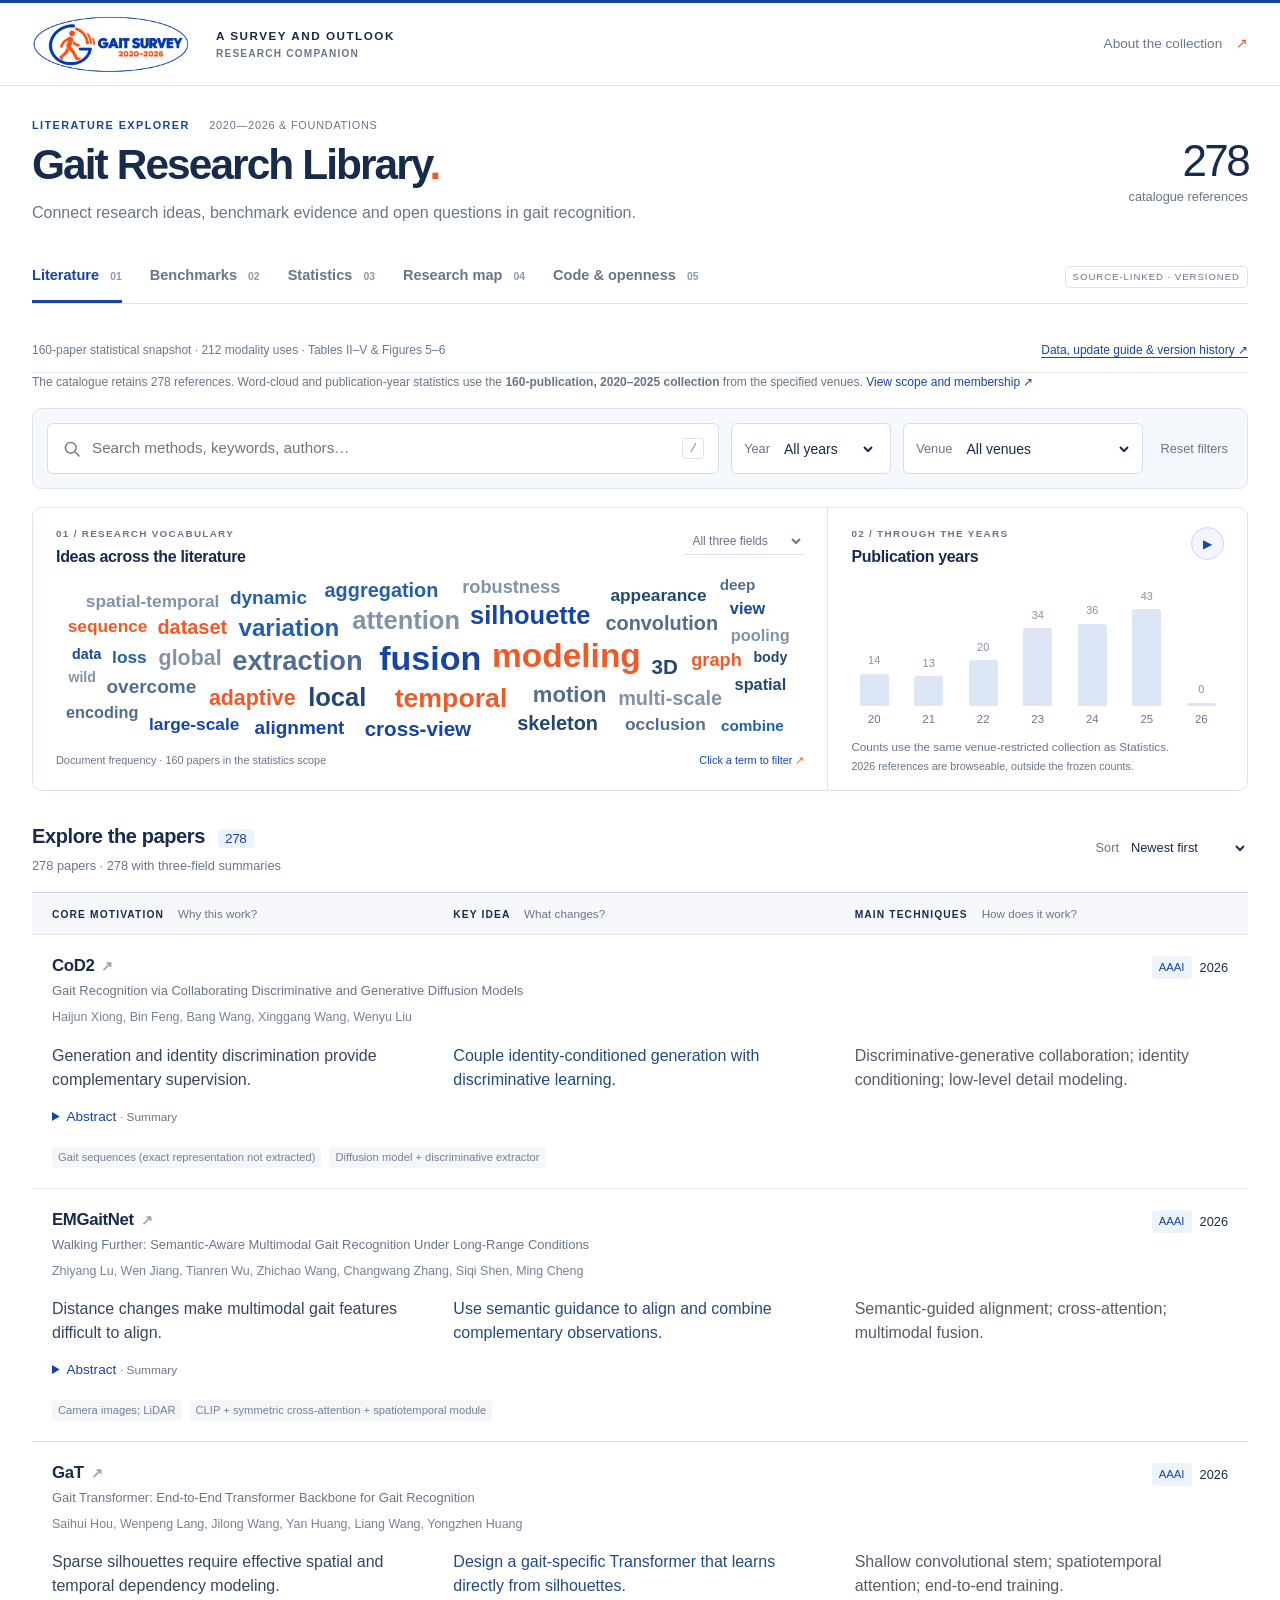
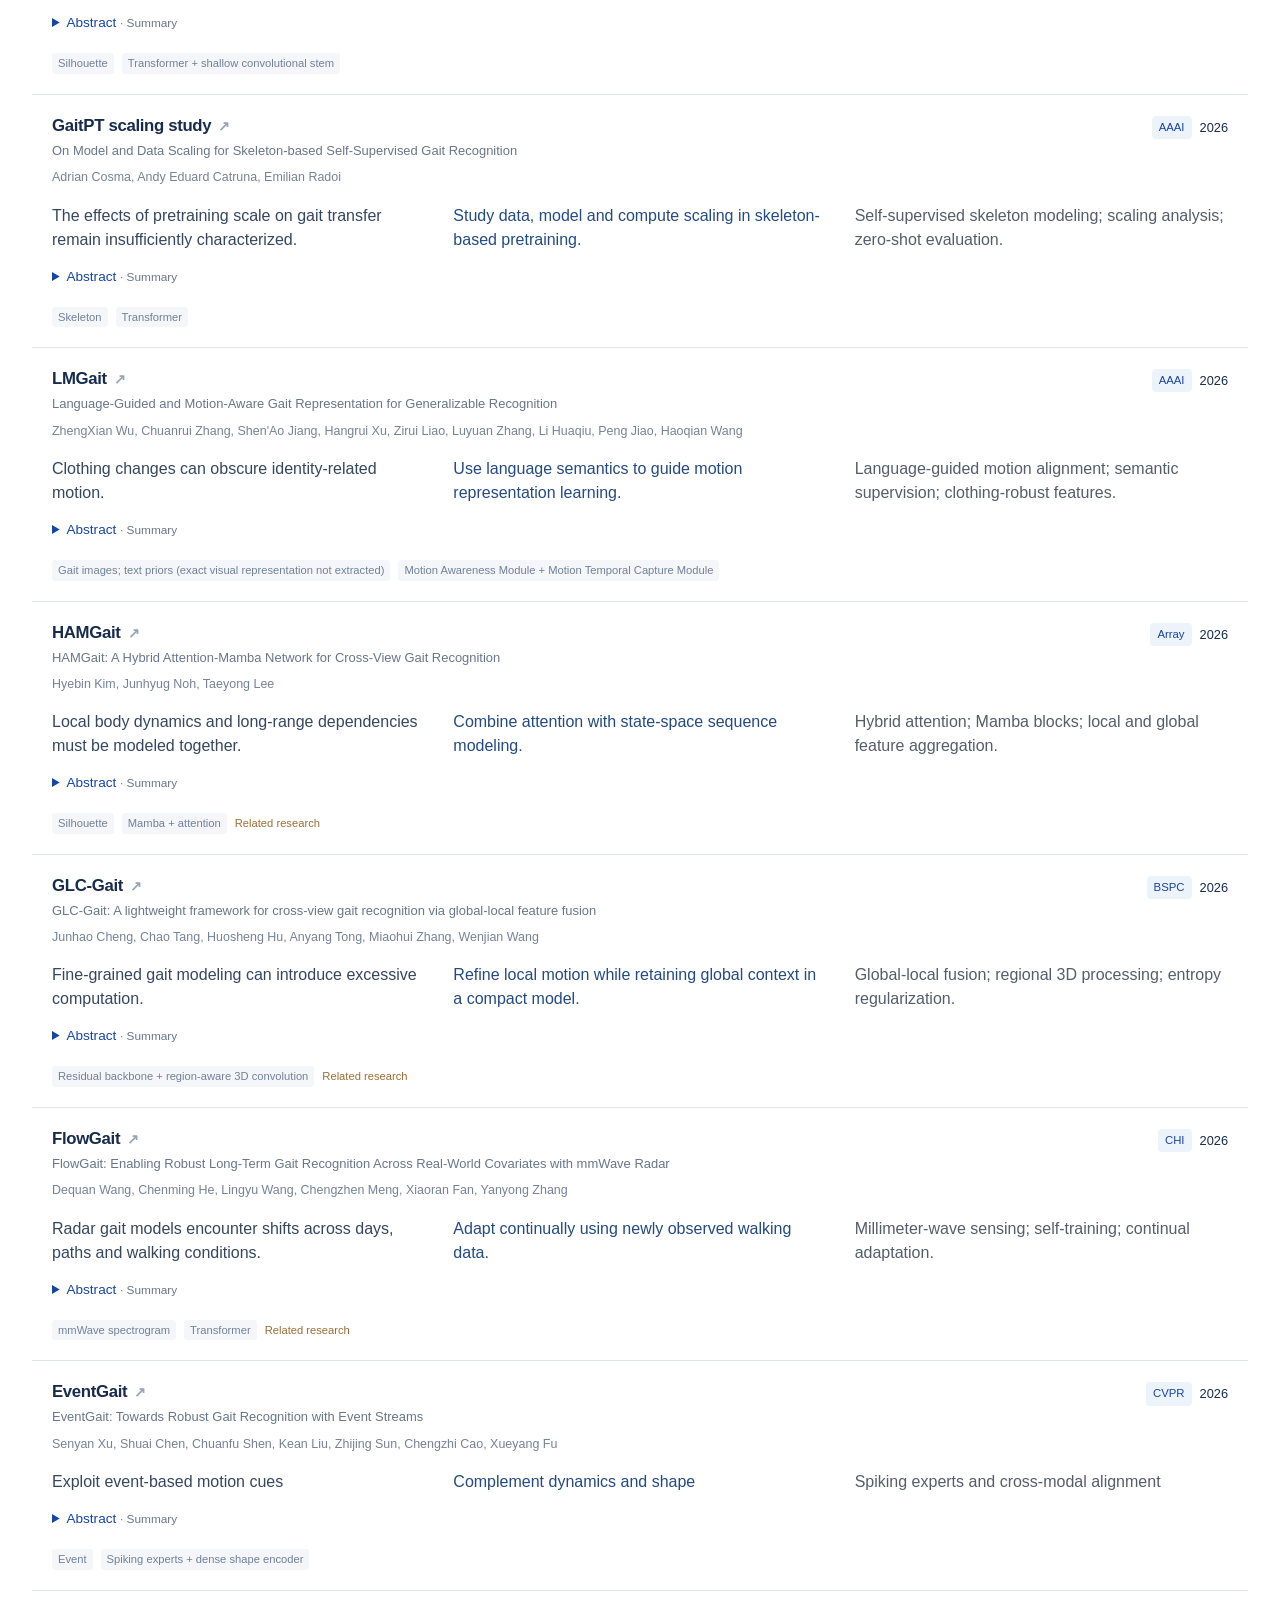
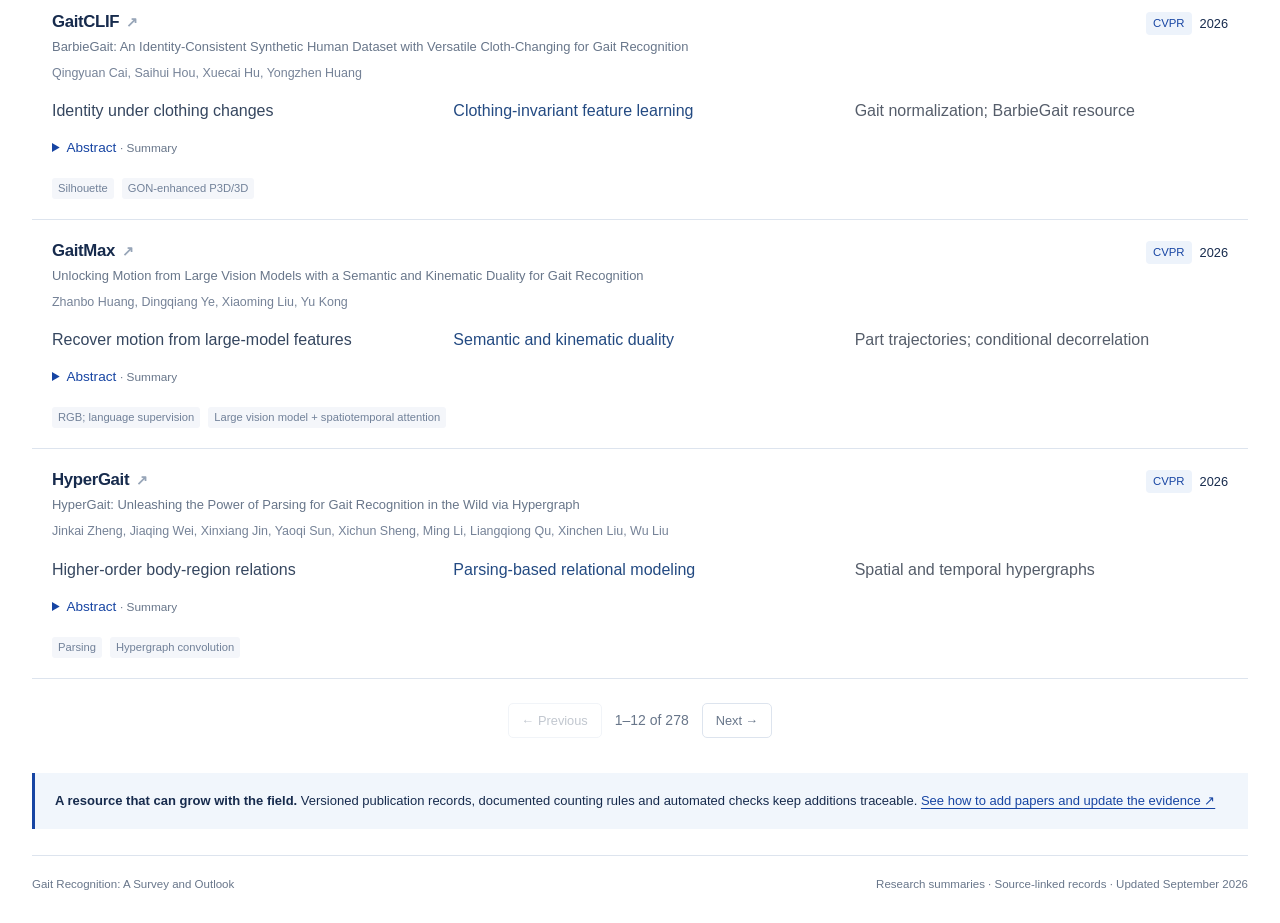
==== index.html @ 8a5923a3 "Add codebase statistics and source-linked code-release explorer" ====
<!doctype html>
<html lang="en">
<head>
  <meta charset="utf-8"><meta name="viewport" content="width=device-width,initial-scale=1">
  <title>Gait Research Library · A Survey and Outlook</title>
  <meta name="description" content="Explore gait recognition literature by year, venue and research idea. Explore source-linked benchmark rankings, dataset and modality statistics, and connections between methods and research challenges.">
  <meta name="theme-color" content="#1745a3">
  <link rel="icon" href="data:image/svg+xml,%3Csvg xmlns='http://www.w3.org/2000/svg' viewBox='0 0 40 40'%3E%3Crect width='40' height='40' rx='9' fill='%231745a3'/%3E%3Cpath d='M29 12a12 12 0 1 0 2 15V21H21' fill='none' stroke='white' stroke-width='4'/%3E%3Ccircle cx='29' cy='10' r='4' fill='%23f05a28'/%3E%3C/svg%3E">
  <link rel="stylesheet" href="./styles.css"><link rel="stylesheet" href="./companion.css"><link rel="stylesheet" href="./research-map.css"><link rel="stylesheet" href="./codebases.css">
  <script src="./papers.js" defer></script><script src="./companion-data.js" defer></script><script src="./research-map-data.js" defer></script><script src="./codebases-data.js" defer></script><script src="./app.js" defer></script><script src="./companion.js" defer></script><script src="./research-map.js" defer></script><script src="./codebases.js" defer></script>
</head>
<body>
  <a class="skip" href="#results">Skip to papers</a>
  <header class="masthead"><div class="masthead-inner">
    <a class="brand" href="./" aria-label="Gait Survey home"><img src="./logo.png" alt="Gait Survey 2020–2026" width="195" height="78"></a>
    <span class="masthead-title">A SURVEY AND OUTLOOK <span class="edition">RESEARCH COMPANION</span></span>
    <button class="text-button" id="about-button">About the collection <span aria-hidden="true">↗</span></button>
  </div></header>
  <main class="workspace">
    <section class="intro" aria-labelledby="page-title"><div><p class="eyebrow">LITERATURE EXPLORER <span>2020—2026 & FOUNDATIONS</span></p><h1 id="page-title">Gait Research Library<span class="title-dot">.</span></h1><p class="dek">Connect research ideas, benchmark evidence and open questions in gait recognition.</p></div><div class="collection-count"><strong id="total-count">—</strong><span>catalogue references</span></div></section>
    <nav class="view-nav" aria-label="Companion sections"><button data-view="library" aria-current="page">Literature <span>01</span></button><button data-view="benchmarks">Benchmarks <span>02</span></button><button data-view="statistics">Statistics <span>03</span></button><button data-view="map">Research map <span>04</span></button><button data-view="codebases">Code &amp; openness <span>05</span></button><span class="preview-label">SOURCE-LINKED · VERSIONED</span></nav>
    <div class="release-note"><span>160-paper statistical snapshot · 212 modality uses · Tables II–V & Figures 5–6</span><a href="https://github.com/ChaoFan996/gait-survey#updating-the-companion" target="_blank" rel="noopener noreferrer">Data, update guide & version history ↗</a></div>
    <div id="view-library">
    <p class="scope-caption" id="library-scope"></p>
    <form class="filters" id="filter-form" role="search">
      <label class="search-box"><svg viewBox="0 0 24 24" aria-hidden="true"><circle cx="10.5" cy="10.5" r="6.5"/><path d="m16 16 5 5"/></svg><span class="sr-only">Search papers</span><input id="search" type="search" placeholder="Search methods, keywords, authors…" autocomplete="off"><kbd aria-hidden="true">/</kbd></label>
      <label class="select-control"><span>Year</span><select id="year"><option value="">All years</option></select></label>
      <label class="select-control"><span>Venue</span><select id="venue"><option value="">All venues</option></select></label>
      <button type="button" class="reset-button" id="reset">Reset filters</button>
    </form>
    <div class="active-filters" id="active-filters" aria-label="Active filters"></div>
    <section class="insights" aria-label="Explore the research vocabulary">
      <div class="vocabulary"><div class="panel-heading"><div><p class="eyebrow">01 / RESEARCH VOCABULARY</p><h2>Ideas across the literature</h2></div><label class="cloud-field"><span class="sr-only">Word cloud source</span><select id="cloud-field"><option value="all">All three fields</option><option value="motivation">Core Motivation</option><option value="idea">Key Idea</option><option value="techniques">Main Techniques</option></select></label></div><div id="word-cloud" role="group" aria-label="Clickable research vocabulary"></div><div class="cloud-caption"><span id="cloud-caption">Term size reflects the number of matching papers.</span><span class="click-hint">Click a term to filter <span aria-hidden="true">↗</span></span></div></div>
      <div class="timeline"><div class="panel-heading"><div><p class="eyebrow">02 / THROUGH THE YEARS</p><h2>Publication years</h2></div><button id="play" class="play-button" aria-label="Animate word cloud by year" aria-pressed="false"><span aria-hidden="true">▶</span></button></div><div id="year-chart" role="group" aria-label="Filter by publication year"></div><p class="timeline-note">Click a year, or play to watch the vocabulary change.<br><span>2026 coverage is partial.</span></p></div>
    </section>
    <section id="results" class="results" aria-labelledby="results-heading"><div class="results-heading"><div><h2 id="results-heading">Explore the papers <span id="result-count"></span></h2><p id="result-description" aria-live="polite"></p></div><label class="sort"><span>Sort</span><select id="sort"><option value="newest">Newest first</option><option value="oldest">Oldest first</option><option value="az">Method / title A–Z</option></select></label></div><div class="field-guide" aria-hidden="true"><span>CORE MOTIVATION <small>Why this work?</small></span><span>KEY IDEA <small>What changes?</small></span><span>MAIN TECHNIQUES <small>How does it work?</small></span></div><div id="paper-list"></div><div class="pagination" id="pagination"></div></section>
    </div>
    <section id="view-benchmarks" hidden aria-labelledby="benchmark-title"></section>
    <section id="view-statistics" hidden aria-labelledby="statistics-title"></section>
    <section id="view-map" hidden aria-labelledby="map-title"></section>
    <section id="view-codebases" hidden aria-labelledby="codebases-title"></section>
    <div class="update-callout"><strong>A resource that can grow with the field.</strong> Versioned publication records, documented counting rules and automated checks keep additions traceable. <a href="https://github.com/ChaoFan996/gait-survey#updating-the-companion" target="_blank" rel="noopener noreferrer">See how to add papers and update the evidence ↗</a></div>
    <footer><span>Gait Recognition: A Survey and Outlook</span><span>Research summaries · Source-linked records · Updated September 2026</span></footer>
  </main>
  <dialog id="paper-dialog" aria-labelledby="detail-title"><div class="dialog-top"><span class="eyebrow">PAPER DETAILS</span><button class="close-button" data-close="paper-dialog" aria-label="Close paper details">×</button></div><div id="paper-details"></div></dialog>
  <dialog id="about-dialog" aria-labelledby="about-title"><div class="dialog-top"><span class="eyebrow">ABOUT THIS COLLECTION</span><button class="close-button" data-close="about-dialog" aria-label="Close collection information">×</button></div><h2 id="about-title">A companion to the survey.</h2><p>This library brings together the paper summaries used to organize <em>Gait Recognition: A Survey and Outlook</em>. Its emphasis is on developments from 2020 to 2026, alongside foundational and related research.</p><h3>Reading the summaries</h3><p><strong>Core Motivation</strong> describes the problem being addressed. <strong>Key Idea</strong> captures the proposed insight. <strong>Main Techniques</strong> identifies how the idea is implemented. These concise editorial summaries are not quotations from the papers.</p><p id="about-provenance"></p><p>Expand <strong>Abstract</strong> to read the paper abstract. Entries labeled <strong>Abstract · Summary</strong> contain a concise editorial summary of the linked publication. Original abstracts and editorial summaries are distinguished explicitly.</p><h3>Exploring the companion</h3><p><strong>Benchmarks</strong> connects within- and cross-domain rankings to the experimental records in Tables III–IV. <strong>Statistics</strong> reproduces Table II and Figures 5–6 from one publication list. <strong>Research map</strong> connects papers to the five methodological dimensions and the discussion in Sections V–VI; each link carries the relevant survey passage. The repository contains a documented, validated workflow for adding papers and releasing new snapshots.</p><h3>Reading the word cloud</h3><p>Each term is counted at most once per matching paper, using the selected summary fields. Common function words and generic writing terms are excluded. The cloud updates with the search, year and venue filters, and includes only the 2020–2025 statistics membership from the specified venues. Its sizes describe this collection, not citation impact or the complete field.</p><p>Conference and journal versions remain separate when their publication records differ. Withdrawn records are marked and excluded from the word cloud. The 2026 collection is still partial and excluded from the frozen statistics. Venue scope: CVPR, ICCV, ECCV, WACV, BMVC, ACCV, IJCB, AAAI, ACM MM; TPAMI, TIFS, TIP, TNNLS, TCSVT, TBIOM, TMM, IJCV, PR. PRL, workshops, NeurIPS and preprints remain outside those statistics; result sources for the benchmark tables are retained separately.</p><div class="about-links"><a href="./papers.json" download="gait-survey-papers.json">Download the catalogue ↓</a></div></dialog>
  <div id="toast" role="status"></div>
  <noscript><p class="no-script">Enable JavaScript to search the catalogue and explore the word cloud. The complete records are also available as <a href="./papers.json">JSON</a>.</p></noscript>
</body>
</html>
---- styles.css ----
@charset "UTF-8";
:root{--ink:#172b4d;--blue:#1745a3;--orange:#f05a28;--muted:#68768a;--line:#dde4ee;--pale:#f5f8fc;--white:#fff;font-size:16px;color-scheme:light}*{box-sizing:border-box}body{margin:0;background:#fff;color:var(--ink);font-family:Inter,-apple-system,BlinkMacSystemFont,"Segoe UI",sans-serif;line-height:1.5}button,input,select{font:inherit}button,select{cursor:pointer}a{color:var(--blue);text-underline-offset:3px}button{color:inherit}button:focus-visible,a:focus-visible,input:focus-visible,select:focus-visible{outline:3px solid #f5a587;outline-offset:3px}.sr-only{position:absolute;width:1px;height:1px;overflow:hidden;clip:rect(0,0,0,0)}.skip{position:fixed;top:-60px;background:var(--blue);color:#fff;padding:10px;z-index:100}.skip:focus{top:0}.masthead{border-top:3px solid var(--blue);border-bottom:1px solid var(--line)}.masthead-inner{max-width:1344px;margin:auto;height:82px;display:flex;align-items:center;gap:26px;padding:0 32px}.brand{display:flex;align-items:center}.brand img{width:158px;height:63px;object-fit:contain}.masthead-title{font-size:.73rem;letter-spacing:.13em;font-weight:650;line-height:1.7}.edition{display:block;color:var(--muted);font-size:.63rem;letter-spacing:.12em}.text-button{border:0;background:none;font-size:.85rem;margin-left:auto;color:var(--muted);padding:8px 0}.text-button span{margin-left:10px;color:var(--orange)}.workspace{max-width:1344px;padding:0 32px;margin:auto}.intro{display:flex;justify-content:space-between;align-items:center;gap:20px;padding:31px 0 27px}.eyebrow{font-size:.68rem;font-weight:750;letter-spacing:.13em;margin:0 0 8px;color:var(--blue)}.eyebrow span{color:var(--muted);font-weight:500;margin-left:15px;letter-spacing:.07em}h1{font-size:2.65rem;letter-spacing:-.045em;line-height:1.12;margin:0;font-weight:730}.title-dot{color:var(--orange)}.dek{color:var(--muted);font-size:1rem;margin:12px 0 0}.collection-count{text-align:right;display:grid;flex-shrink:0}.collection-count strong{font-size:2.75rem;font-weight:450;letter-spacing:-.06em;line-height:1.15}.collection-count span{font-size:.8rem;color:var(--muted)}.filters{display:flex;gap:12px;align-items:stretch;padding:14px;background:var(--pale);border:1px solid var(--line);border-radius:9px}.search-box{flex:1;display:flex;align-items:center;gap:10px;border:1px solid #d5ddeb;background:#fff;border-radius:6px;min-width:180px;padding:0 14px;box-shadow:0 1px 2px #172b4d03}.search-box svg{width:20px;height:20px;fill:none;stroke:var(--muted);stroke-width:1.7;flex-shrink:0}.search-box input{width:100%;padding:13px 0;border:0;outline:none;min-width:0;color:var(--ink);background:transparent;font-size:.95rem}.search-box:focus-within{border-color:var(--blue);box-shadow:0 0 0 2px #1745a316}.search-box input:focus-visible{outline:none}.search-box kbd{font-size:.8rem;color:#7c8ba1;border:1px solid var(--line);padding:0 6px;border-radius:3px}.select-control{display:flex;align-items:center;gap:10px;background:#fff;border:1px solid #d5ddeb;border-radius:6px;padding:0 10px 0 12px;min-width:160px}.select-control>span{font-size:.8rem;color:var(--muted)}select{border:0;background:transparent;min-height:36px;color:var(--ink);font-size:.875rem;max-width:100%}.select-control select{min-width:96px;max-width:170px}.reset-button{border:0;background:transparent;color:var(--muted);padding:0 5px;font-size:.8rem}.active-filters{display:flex;gap:8px;flex-wrap:wrap;min-height:12px;padding-top:10px}.filter-chip{border:1px solid #c8d7f0;background:#f0f5ff;border-radius:30px;font-size:.8rem;color:var(--blue);padding:4px 11px}.filter-chip span{padding-left:12px}.insights{display:grid;grid-template-columns:minmax(0,1.9fr) minmax(280px,1fr);border:1px solid var(--line);border-radius:9px;margin:6px 0 30px;overflow:hidden}.vocabulary,.timeline{padding:19px 23px 14px;min-width:0}.vocabulary{border-right:1px solid var(--line)}.panel-heading{display:flex;gap:10px;align-items:flex-start;justify-content:space-between}.panel-heading .eyebrow{font-size:.62rem;color:var(--muted);margin-bottom:4px}.panel-heading h2{font-size:1rem;font-weight:600;letter-spacing:-.02em;margin:0}.cloud-field select{font-size:.75rem;color:var(--muted);padding:0 5px;min-height:28px;border-bottom:1px solid var(--line)}#word-cloud{height:184px;width:100%;position:relative}#word-cloud svg{width:100%;height:100%;overflow:visible}.cloud-word{cursor:pointer;font-weight:550;transition:opacity .2s,fill .2s;paint-order:stroke}.cloud-word:hover,.cloud-word:focus{fill:var(--orange)!important;outline:none;text-decoration:underline;text-underline-offset:4px}.cloud-caption{display:flex;justify-content:space-between;font-size:.68rem;gap:12px;color:var(--muted)}.click-hint{white-space:nowrap;color:var(--blue)}.click-hint span{color:var(--orange)}.cloud-empty{display:grid;place-items:center;height:100%;color:var(--muted);font-size:.875rem}.play-button{border:1px solid #cbd7eb;color:var(--blue);background:#f2f6ff;border-radius:50%;width:33px;height:33px;font-size:.75rem;display:grid;place-items:center;flex-shrink:0}.play-button[aria-pressed=true]{color:var(--orange);border-color:var(--orange)}#year-chart{height:140px;display:flex;align-items:stretch;gap:9px;margin:20px 0 9px}.year-bar{padding:0;border:0;background:transparent;flex:1;min-width:0;display:flex;flex-direction:column;justify-content:flex-end;align-items:center;gap:5px;font-size:.71rem;color:var(--muted)}.bar-count{font-size:.68rem;color:#8391a4}.bar{width:100%;max-width:29px;background:#dce6f5;border-radius:3px 3px 0 0;transition:height .35s,background .2s;min-height:3px}.year-bar:hover .bar{background:#86a7df}.year-bar.active .bar{background:var(--orange)}.year-bar.active{color:var(--orange);font-weight:700}.timeline-note{color:var(--muted);font-size:.73rem;line-height:1.65;margin:0}.timeline-note span{font-size:.67rem}.results-heading{display:flex;align-items:center;justify-content:space-between;gap:20px;margin-bottom:17px}.results-heading h2{font-size:1.25rem;letter-spacing:-.02em;margin:0}.results-heading h2 span{font-size:.85rem;color:var(--blue);background:#edf3fd;border-radius:4px;margin-left:8px;padding:2px 7px;font-weight:500}.results-heading p{margin:5px 0 0;color:var(--muted);font-size:.8rem}.sort{display:flex;align-items:center;gap:8px;font-size:.8rem;color:var(--muted)}.sort select{font-size:.8rem}.field-guide{display:grid;grid-template-columns:1fr 1fr 1fr;gap:28px;background:#f6f8fc;border-top:1px solid #c8d4e5;border-bottom:1px solid var(--line);padding:12px 20px;font-size:.64rem;font-weight:750;letter-spacing:.11em}.field-guide small{font-size:.73rem;letter-spacing:0;font-weight:400;color:var(--muted);padding-left:10px}.paper{border-bottom:1px solid var(--line);padding:19px 20px 20px;transition:background .2s}.paper:hover{background:#fbfcfe}.paper-top{display:flex;justify-content:space-between;align-items:flex-start;gap:18px}.paper-name{font-size:1.05rem;font-weight:650;letter-spacing:-.02em;padding:0;color:var(--ink);border:0;background:transparent;text-align:left;line-height:1.4}.paper-name:hover{color:var(--blue)}.paper-name .detail-arrow{font-size:.85rem;color:#97a5b8;display:inline-block;margin-left:7px}.paper-title{font-size:.81rem;color:var(--muted);line-height:1.4;margin:4px 0 0;max-width:950px}.paper-meta{display:flex;align-items:center;gap:8px;flex-shrink:0;padding-top:2px}.venue-tag{font-size:.71rem;white-space:nowrap;color:var(--blue);background:#edf3fb;padding:3px 7px;border-radius:4px}.year-tag{font-size:.8rem;font-variant-numeric:tabular-nums}.summary-grid{display:grid;grid-template-columns:1fr 1fr 1fr;gap:28px;margin-top:16px}.summary-grid p{font-size:.93rem;line-height:1.5;margin:0;color:#35465f}.summary-grid p:nth-child(2){color:#234a82}.summary-grid p:nth-child(3){color:#555d6a}.summary-grid .mobile-label{display:none}.pending-note{font-size:.85rem;color:var(--muted);margin:13px 0 0}.paper-foot{display:flex;gap:8px;margin-top:12px;align-items:center;flex-wrap:wrap}.topic-tag{font-size:.7rem;background:#f4f6fa;color:#718199;border-radius:3px;padding:2px 6px}.related-label{font-size:.7rem;color:#9c6e35}.pagination{display:flex;align-items:center;justify-content:center;gap:13px;margin:24px 0 35px;font-size:.875rem;color:var(--muted)}.pagination button{border:1px solid var(--line);background:#fff;border-radius:5px;padding:7px 13px;font-size:.8rem}.pagination button:disabled{opacity:.4;cursor:default}.empty-state{padding:50px 20px;text-align:center;color:var(--muted)}.empty-state h3{color:var(--ink);margin:0 0 10px}.empty-state button{border:1px solid var(--line);border-radius:5px;background:#fff;padding:8px 15px;margin-top:12px}footer{display:flex;justify-content:space-between;gap:15px;font-size:.72rem;color:var(--muted);border-top:1px solid var(--line);padding:20px 0 30px}dialog{border:1px solid var(--line);border-radius:12px;padding:26px 32px 32px;max-width:800px;width:calc(100% - 32px);max-height:86vh;color:var(--ink);box-shadow:0 24px 100px #102c4d30}dialog::backdrop{background:#122b4d70;backdrop-filter:blur(3px)}.dialog-top{display:flex;align-items:center;justify-content:space-between;margin-bottom:18px}.dialog-top .eyebrow{margin:0}.close-button{font-size:1.7rem;line-height:1;min-width:34px;min-height:34px;border:0;background:#f3f5f9;border-radius:50%;color:var(--muted)}dialog h2{font-size:1.7rem;line-height:1.25;letter-spacing:-.035em;margin:10px 0 15px}dialog h3{font-size:1rem;margin:24px 0 8px}dialog p{font-size:1rem;line-height:1.7;color:#526179}.detail-fields{display:grid;gap:16px;margin-top:25px}.detail-field{padding:16px 18px;background:var(--pale);border-left:3px solid #bccfea}.detail-field:nth-child(2){border-color:var(--blue)}.detail-field:nth-child(3){border-color:var(--orange)}.detail-field h3{font-size:.72rem;letter-spacing:.1em;margin:0 0 5px;color:var(--blue)}.detail-field p{margin:0;font-size:.98rem}.detail-metadata{display:grid;grid-template-columns:130px 1fr;gap:9px;font-size:.84rem;line-height:1.6;margin:25px 0}.detail-metadata dt{color:var(--muted)}.detail-metadata dd{margin:0;overflow-wrap:anywhere}.detail-links{display:flex;flex-wrap:wrap;gap:12px;margin-top:24px}.detail-links a,.detail-links button{font-size:.85rem;padding:8px 13px;border:1px solid #ccd8eb;background:#fff;border-radius:5px;color:var(--blue);text-decoration:none}.detail-links a:first-child{background:var(--blue);color:#fff;border-color:var(--blue)}.provenance-note{font-size:.77rem!important;color:#7a879a!important;border-top:1px solid var(--line);padding-top:16px}#toast{position:fixed;bottom:24px;left:50%;transform:translate(-50%,15px);background:var(--ink);color:#fff;border-radius:6px;padding:10px 16px;opacity:0;pointer-events:none;transition:.2s;font-size:.875rem;z-index:99}#toast.visible{opacity:1;transform:translate(-50%,0)}.no-script{padding:30px;text-align:center}.about-links{margin-top:25px;font-size:.9rem}body:has(dialog[open]){overflow:hidden}
@media(min-width:1440px){.workspace,.masthead-inner{max-width:1420px}.intro{padding:35px 0 30px}#word-cloud{height:205px}.insights{grid-template-columns:minmax(0,2fr) minmax(300px,1fr)}}
@media(max-width:1000px){.workspace,.masthead-inner{padding-left:22px;padding-right:22px}.filters{flex-wrap:wrap}.search-box{flex-basis:100%}.select-control{flex:1}.insights{grid-template-columns:minmax(0,1.5fr) minmax(255px,1fr)}.vocabulary,.timeline{padding-left:16px;padding-right:16px}.cloud-field{max-width:125px}.panel-heading h2{font-size:.9rem}.cloud-caption{font-size:.65rem}.click-hint{display:none}.field-guide small{display:none}.summary-grid{gap:20px}.paper{padding-left:15px;padding-right:15px}}
@media(max-width:700px){.workspace,.masthead-inner{padding-left:16px;padding-right:16px}.masthead-inner{height:70px;gap:14px}.brand img{width:126px;height:50px}.masthead-title{display:none}.text-button{font-size:.75rem}.intro{padding:25px 0 20px}.eyebrow span{display:block;margin:4px 0 0;font-size:.6rem}h1{font-size:2rem}.dek{font-size:.87rem;max-width:280px}.collection-count strong{font-size:2rem}.collection-count span{font-size:.66rem;max-width:90px}.filters{padding:10px;gap:8px}.search-box input{font-size:.875rem}.select-control{min-width:0;padding-left:8px;gap:3px}.select-control>span{font-size:.7rem}.select-control select{min-width:0;max-width:112px;font-size:.8rem}.reset-button{font-size:.72rem}.search-box kbd{display:none}.insights{display:flex;flex-direction:column;margin-bottom:24px}.vocabulary{border-right:0;border-bottom:1px solid var(--line);padding-top:16px}.timeline{padding-top:15px}.timeline .panel-heading{align-items:center}#word-cloud{height:205px}#year-chart{height:80px;margin:8px 0 4px}.timeline-note{font-size:.68rem}.timeline-note br{display:none}.timeline-note span{margin-left:5px}.field-guide{display:none}.results-heading h2{font-size:1.1rem}.results-heading{gap:10px}.sort>span{display:none}.sort select{font-size:.7rem;max-width:120px}.results-heading p{font-size:.72rem}.paper{padding:19px 0;border-top:1px solid var(--line);border-bottom:0}.paper-top{gap:10px}.paper-name{font-size:1rem}.paper-meta{flex-direction:column;align-items:flex-end;gap:3px}.paper-title{font-size:.77rem}.summary-grid{grid-template-columns:1fr;gap:12px}.summary-grid .mobile-label{display:block;font-size:.62rem;color:#77859b;letter-spacing:.1em;font-weight:700;margin-bottom:3px}.summary-grid p{font-size:.91rem}.paper-foot{margin-top:13px}footer{flex-direction:column;gap:5px;font-size:.67rem}dialog{padding:18px 20px 24px}dialog h2{font-size:1.4rem}.detail-metadata{grid-template-columns:95px 1fr}.collection-count{padding-top:18px}.about-links{font-size:.85rem}}
@media(prefers-reduced-motion:reduce){*{scroll-behavior:auto!important;animation:none!important;transition:none!important}}

.status-tag{font-size:.72rem;color:#8b3c17;background:#fff1e8;border-radius:3px;padding:2px 7px}.summary-grid p{font-size:1rem}.venue-tag{max-width:180px;white-space:normal}.panel-heading h2{line-height:1.35}

.paper-authors{color:#758297;font-size:.78rem;line-height:1.55;margin:8px 0 0;overflow-wrap:anywhere}.paper-abstract{margin-top:15px;font-size:.85rem}.paper-abstract summary{color:var(--blue);cursor:pointer;width:fit-content;min-height:28px;display:list-item;list-style-position:inside}.paper-abstract summary span{color:var(--muted);font-size:.74rem}.paper-abstract[open]{background:#f7f9fc;border-left:2px solid #b8cbe9;padding:12px 16px}.paper-abstract p{font-size:.94rem;line-height:1.7;color:#42536c;margin:8px 0}.paper-abstract .abstract-source{font-size:.72rem;color:var(--muted);overflow-wrap:anywhere}.detail-abstract{margin-top:24px}.paper-abstract summary:focus-visible{outline:2px solid var(--orange);outline-offset:3px}
---- companion.css ----
[hidden]{display:none!important}.view-nav{display:flex;align-items:center;gap:28px;border-bottom:1px solid var(--line);margin-bottom:24px}.view-nav button{border:0;border-bottom:3px solid transparent;background:none;padding:13px 0;color:var(--muted);font-weight:600;font-size:.91rem}.view-nav button[aria-current]{color:var(--blue);border-bottom-color:var(--blue)}.view-nav button span{font-size:.65rem;color:#8b9bb2;padding-left:7px}.preview-label{margin-left:auto;font-size:.6rem;letter-spacing:.1em;border:1px solid #dce4ef;color:var(--muted);padding:3px 7px;border-radius:4px}.scope-caption{font-size:.75rem;color:var(--muted);margin:0 0 16px;line-height:1.65}.section-intro{display:flex;justify-content:space-between;gap:20px;align-items:flex-start;margin-bottom:24px}.section-intro h2{font-size:1.85rem;letter-spacing:-.04em;margin:0 0 7px;line-height:1.2}.section-intro p{font-size:.86rem;color:var(--muted);margin:0;max-width:760px}.small-link{white-space:nowrap;font-size:.78rem;margin-top:10px}.controls{display:flex;flex-wrap:wrap;gap:12px;padding:15px;background:var(--pale);border:1px solid var(--line);border-radius:8px;margin:18px 0}.controls label{display:grid;gap:3px;font-size:.64rem;letter-spacing:.035em;color:var(--muted);flex:1;min-width:125px}.controls select{background:white;border:1px solid #d6dfec;border-radius:5px;padding:5px 9px;min-height:39px;font-size:.85rem;color:var(--ink);width:100%}.segmented{display:flex;gap:5px;flex-wrap:wrap}.segmented button{font-size:.8rem;border:1px solid var(--line);background:#fff;border-radius:5px;padding:7px 13px;color:var(--muted)}.segmented button[aria-pressed=true]{background:var(--blue);border-color:var(--blue);color:white}.evidence-note{font-size:.75rem;line-height:1.65;color:var(--muted);border-left:3px solid #b8cbe9;padding:3px 0 3px 12px;margin:16px 0}.chart-panel{border:1px solid var(--line);border-radius:9px;padding:22px;margin-bottom:20px;min-width:0}.chart-heading{display:flex;justify-content:space-between;gap:15px;align-items:start;margin-bottom:20px}.chart-heading h3{font-size:1.1rem;letter-spacing:-.02em;margin:0 0 4px}.chart-heading p,.chart-note{font-size:.74rem;color:var(--muted);margin:4px 0;line-height:1.65}.chart-heading .pill{font-size:.69rem;color:var(--blue);background:#eff4fc;border:1px solid #d9e4f6;padding:4px 8px;border-radius:4px;white-space:nowrap}.rank-axis{margin:0 53px 10px 191px;display:flex;justify-content:space-between;color:#96a1b1;font-size:.65rem}.rank-list{display:grid;gap:4px}.rank-row{display:grid;grid-template-columns:25px 152px minmax(60px,1fr) 53px;gap:7px;align-items:center;min-height:39px;border:0;background:transparent;text-align:left;padding:5px 0;width:100%;border-radius:4px}.rank-row:hover,.rank-row:focus-visible{background:var(--pale)}.rank-index{font-size:.73rem;color:#99a3b2;font-variant-numeric:tabular-nums}.rank-name{font-size:.85rem;font-weight:550;overflow-wrap:anywhere}.rank-name small{display:block;font-size:.59rem;color:var(--muted);font-weight:400}.rank-track{height:18px;background:repeating-linear-gradient(to right,#f2f5f9 0,#f2f5f9 calc(25% - 1px),#e3e9f1 calc(25% - 1px),#e3e9f1 25%);border-radius:2px;overflow:hidden}.rank-fill{height:100%;background:#5980bc;min-width:1px;border-radius:2px}.rank-row:nth-child(1) .rank-fill{background:var(--blue)}.rank-row:nth-child(2) .rank-fill{background:#3664ad}.rank-value{font-size:.88rem;font-variant-numeric:tabular-nums;text-align:right;font-weight:600}.table-scroll{overflow:auto;max-width:100%;border:1px solid var(--line);border-radius:7px;margin-bottom:22px}.evidence-table{width:100%;border-collapse:collapse;font-size:.77rem;line-height:1.5;text-align:left;white-space:normal}.evidence-table th{font-size:.65rem;letter-spacing:.02em;color:var(--muted);background:var(--pale);font-weight:650;position:sticky;top:0}.evidence-table th,.evidence-table td{padding:12px 14px;border-bottom:1px solid #e9edf3;vertical-align:top}.evidence-table tr:last-child td{border-bottom:0}.evidence-table td.numeric{text-align:right;font-variant-numeric:tabular-nums;white-space:nowrap}.evidence-table small{color:var(--muted);display:block;font-size:.66rem;margin-top:3px;max-width:360px}.inline-button{border:0;background:none;text-align:left;color:var(--blue);padding:0;font-size:inherit}.record-detail{font-size:.82rem;color:var(--muted);margin:8px 0 20px;line-height:1.7}.record-detail summary{cursor:pointer;color:var(--blue);font-size:.78rem}.record-detail ul{padding-left:20px}.record-detail p{font-size:inherit}.stat-summary{display:grid;grid-template-columns:repeat(4,1fr);border:1px solid var(--line);border-radius:8px;margin:20px 0;overflow:hidden}.stat-summary>div{padding:17px 20px;border-right:1px solid var(--line)}.stat-summary>div:last-child{border:0}.stat-summary strong{font-size:1.8rem;letter-spacing:-.05em;font-weight:550;display:block;line-height:1.2}.stat-summary span{font-size:.72rem;color:var(--muted)}.chart-grid{display:grid;grid-template-columns:1fr 1fr;gap:20px}.chart-grid>.chart-panel{margin:0}.frequency-row{display:grid;grid-template-columns:106px 1fr 71px;gap:10px;align-items:center;background:none;border:0;width:100%;padding:7px 0;text-align:left;font-size:.79rem}.frequency-row:hover .frequency-label{color:var(--blue);text-decoration:underline}.frequency-track{height:13px;background:#f0f4fa;border-radius:2px;overflow:hidden}.frequency-fill{height:100%;background:#537dba}.frequency-value{font-size:.73rem;color:var(--muted);text-align:right;font-variant-numeric:tabular-nums}.legend{display:flex;flex-wrap:wrap;gap:8px 14px;margin:15px 0 5px;font-size:.68rem;color:var(--muted)}.legend i{width:9px;height:9px;border-radius:2px;display:inline-block;margin-right:5px}.annual-chart{display:grid;grid-template-columns:repeat(6,1fr);gap:16px;height:230px;align-items:end;margin-top:14px}.annual-column{display:flex;flex-direction:column;align-items:center;justify-content:flex-end;height:100%;font-size:.72rem;color:var(--muted);gap:7px}.annual-column .segments{width:100%;max-width:52px;display:flex;flex-direction:column-reverse;border-radius:3px;overflow:hidden;min-height:1px}.annual-column .segments span{display:block;min-height:0}.annual-column b{font-size:.7rem;font-weight:450;font-variant-numeric:tabular-nums}.co-grid{display:grid;gap:4px;grid-template-columns:90px repeat(7,minmax(36px,1fr));font-size:.65rem;align-items:stretch;margin-top:15px}.co-grid .col-label{font-size:.61rem;text-align:center;align-self:end;min-height:32px;overflow-wrap:anywhere}.co-grid .row-label{display:flex;align-items:center;font-size:.68rem}.co-cell{border:0;border-radius:3px;min-height:35px;font-size:.75rem;font-variant-numeric:tabular-nums}.co-cell:hover{outline:2px solid var(--orange);outline-offset:0}.cell-score{display:inline-block;border-radius:3px;padding:4px 7px;font-variant-numeric:tabular-nums;min-width:48px;text-align:right}.positive{color:#1f674c}.negative{color:#ab4934}.scope-box{background:#f7f9fd;border-radius:7px;padding:15px 18px;margin:15px 0 20px;color:var(--muted);font-size:.76rem;line-height:1.7}.scope-box strong{color:var(--ink)}.scope-box details{margin-top:7px}.scope-box summary{cursor:pointer;color:var(--blue)}.scope-box p{margin:6px 0}.stat-selection{margin-top:22px;border-top:1px solid var(--line);padding-top:18px}.stat-selection h3{font-size:1rem}.paper-links{display:grid;gap:7px;max-height:320px;overflow:auto;font-size:.78rem}.paper-links button{padding:8px 12px;border:1px solid var(--line);background:white;border-radius:4px;text-align:left;color:var(--blue)}.paper-links small{display:block;color:var(--muted);font-size:.68rem}.empty-chart{padding:38px 15px;text-align:center;font-size:.83rem;color:var(--muted)}.download-button{border:1px solid #ccd8eb;color:var(--blue);background:#fff;font-size:.75rem;padding:7px 11px;border-radius:5px}.resource-search{min-width:230px;border:1px solid var(--line);border-radius:5px;padding:8px 11px;font-size:.82rem}.legend-note{font-size:.7rem;color:var(--muted);margin:8px 0 20px}.source-link{white-space:nowrap}.aux-heading{font-size:1.1rem;margin:28px 0 12px;letter-spacing:-.02em}#view-benchmarks,#view-statistics{padding-bottom:22px}.section-intro .eyebrow{font-size:.64rem}.metric-missing{font-size:.68rem;color:var(--muted)}
@media(max-width:850px){.chart-grid{grid-template-columns:1fr}.controls label{flex-basis:27%}.view-nav{gap:22px}.evidence-table{min-width:700px}.stat-summary>div{padding:15px}.co-grid{gap:3px}.chart-panel{padding:18px}}
@media(max-width:550px){.section-intro{flex-direction:column;gap:8px}.section-intro h2{font-size:1.55rem}.view-nav{gap:18px}.view-nav button{font-size:.8rem}.view-nav button span{display:none}.preview-label{font-size:.5rem;padding:2px 5px}.stat-summary{grid-template-columns:1fr 1fr}.stat-summary>div:nth-child(2){border-right:0}.stat-summary>div:nth-child(-n+2){border-bottom:1px solid var(--line)}.controls{padding:10px;gap:9px}.controls label{min-width:120px;flex-basis:45%}.rank-row{grid-template-columns:20px 105px minmax(30px,1fr) 43px;gap:5px}.rank-name{font-size:.75rem}.rank-axis{margin-left:135px;margin-right:43px}.chart-panel{padding:15px}.rank-value{font-size:.78rem}.frequency-row{grid-template-columns:96px 1fr 67px;font-size:.73rem}.annual-chart{gap:12px;height:200px}.co-grid{grid-template-columns:70px repeat(7,minmax(25px,1fr));font-size:.58rem}.co-grid .row-label{font-size:.58rem}.co-grid .col-label{font-size:.52rem}.co-cell{font-size:.64rem;min-height:30px}.chart-heading h3{font-size:1rem}.chart-heading .pill{font-size:.61rem}.small-link{font-size:.71rem}.chart-heading{gap:8px}}
---- research-map.css ----
.dimension-cards{display:grid;grid-template-columns:repeat(5,minmax(0,1fr));gap:12px;margin:28px 0 14px}.dimension-card{font:inherit;text-align:left;padding:19px;background:#fff;border:1px solid #dbe3ed;border-radius:8px;color:#24344b;cursor:pointer}.dimension-card:hover,.dimension-card.active{border-color:#1745a3;background:#edf3fc}.dimension-card>span{font-size:11px;letter-spacing:.1em;color:#657991}.dimension-card h3{font-size:17px;margin:7px 0 12px}.dimension-card strong{font-size:27px;color:#1745a3}.dimension-card strong small{font-size:13px;color:#7b8999;font-weight:400}.dimension-card p{font-size:12px;color:#63748a;margin:3px 0 0}.map-controls{align-items:end}.map-search{min-width:220px;flex:2}.map-search input{height:40px;border:1px solid #ccd6e2;border-radius:5px;padding:8px 10px;background:#fff;font:14px system-ui;width:100%;box-sizing:border-box}.method-map{min-width:870px}.method-map th:not(:first-child):not(:last-child){text-align:center}.method-map td:first-child{min-width:220px;max-width:290px}.map-dot-cell{text-align:center}.map-dot{display:inline-grid;place-items:center;width:34px;height:34px;border:1px solid #b8cce9;border-radius:50%;background:#eff5ff;color:#1745a3;cursor:pointer}.map-dot:hover{background:#1745a3;color:white}.unlinked{color:#9aa6b4;font-size:12px}.map-tags{display:flex;gap:5px;flex-wrap:wrap;min-width:170px;max-width:280px}.map-tags button{padding:5px 8px;border:1px solid #c4d9d5;border-radius:4px;color:#346c60;background:#f0f8f5;font:11px system-ui;cursor:pointer}.map-tags button:hover{background:#dcefe8}.outlook-grid{display:grid;grid-template-columns:repeat(3,minmax(0,1fr));gap:14px}.outlook-card{text-align:left;padding:22px;background:#fff;border:1px solid #dbe3ed;border-radius:8px;cursor:pointer;font:inherit;color:#24344b}.outlook-card:hover{border-color:#1745a3}.outlook-card h3{font-size:17px;margin:8px 0}.outlook-card p{font-size:13px;line-height:1.7;color:#63748a}.map-excerpt{margin:20px 0;border-top:1px solid #dce3eb;padding-top:12px}.map-excerpt blockquote{border-left:3px solid #1745a3;margin:12px 0;padding:2px 0 2px 16px;font-size:14px;line-height:1.8}.map-excerpt h3{font-size:15px}.bridge-table th{font-size:11px;white-space:normal;min-width:95px}.bridge-cell{border:0;background:#edf3fb;padding:9px 14px;border-radius:4px;color:#1745a3;cursor:pointer}.bridge-cell:hover{background:#d4e4fb}.co-combinations{display:grid;grid-template-columns:repeat(2,minmax(0,1fr));gap:6px 25px}.combination-row{display:flex;gap:15px;align-items:center;justify-content:space-between;border:0;border-bottom:1px solid #e6ebf1;background:white;text-align:left;padding:12px 0;color:#24344b;cursor:pointer;font:13px system-ui}.combination-row:hover{color:#1745a3}.combination-row strong{color:#1745a3;white-space:nowrap}.modality-heatmap th{min-width:70px}.heat-cell{border:0;border-radius:4px;padding:9px 16px;cursor:pointer;color:#24344b}.release-note{display:flex;gap:12px;justify-content:space-between;align-items:center;padding:13px 0;border-bottom:1px solid #dce3eb;font-size:12px;color:#697a90}.release-note a{color:#1745a3}.view-nav{flex-wrap:wrap}.view-nav .preview-label{margin-left:auto}.paper-map-link{font:12px system-ui;border:1px solid #c8d7eb;border-radius:4px;background:#f3f7fc;color:#1745a3;padding:5px 9px;cursor:pointer}.map-paper-connections{margin:18px 0;padding:16px;background:#f3f7fc;border-radius:6px}.map-paper-connections h3{margin:0 0 9px}.map-paper-connections .map-tags{max-width:none}.update-callout{background:#f1f6fc;border-left:3px solid #1745a3;padding:17px 20px;margin:26px 0;font-size:13px;line-height:1.7}.table-scroll{max-width:100%}button:focus-visible{outline:3px solid #e58652;outline-offset:3px}@media(max-width:900px){.outlook-grid{grid-template-columns:repeat(2,minmax(0,1fr))}.dimension-cards{grid-template-columns:repeat(3,minmax(0,1fr))}}@media(max-width:600px){.dimension-cards{grid-template-columns:repeat(2,minmax(0,1fr))}.dimension-card{padding:14px}.dimension-card h3{font-size:15px}.outlook-grid,.co-combinations{grid-template-columns:1fr}.release-note{align-items:start;flex-direction:column}.map-controls{display:flex;flex-wrap:wrap}.map-search{min-width:100%}.view-nav button{padding:12px 10px!important;font-size:13px}.view-nav .preview-label{display:none}}
---- codebases.css ----
.view-nav{overflow-x:auto}.view-nav button,.preview-label{flex-shrink:0;white-space:nowrap}
#view-codebases{padding-bottom:22px}
.code-links{display:flex;gap:14px;flex-wrap:wrap;font-size:.77rem}
.code-cards{display:grid;grid-template-columns:1fr 1fr;gap:20px;margin:22px 0}
.code-cards>.chart-panel{margin:0}
.code-repos{display:grid;gap:8px}
.code-repo{display:grid;grid-template-columns:minmax(118px,1.2fr) minmax(50px,1fr) 45px;align-items:center;gap:12px;text-decoration:none;color:var(--ink);padding:6px 0;border-radius:4px}
.code-repo:hover .code-repo-name{text-decoration:underline;color:var(--blue)}
.code-repo-name{font-size:.84rem;overflow-wrap:anywhere;line-height:1.4}
.code-repo-name small{display:block;color:var(--muted);font-size:.63rem;margin-top:2px}
.code-repo-track{height:15px;background:#eef3f9;border-radius:2px;overflow:hidden}
.code-repo-fill{height:100%;display:block;background:#4f91bd;border-radius:2px}
.code-repo-count{text-align:right;font-variant-numeric:tabular-nums;font-size:.83rem;font-weight:600}
.code-history-svg{display:block;width:100%;height:auto;max-height:285px;margin:8px 0 0;overflow:visible}
.code-history-grid{stroke:#e5ebf2;stroke-width:1}.code-history-axis{fill:#526278;font-size:12px}
.code-history-line{fill:none;stroke:#337eae;stroke-width:2.4;stroke-linejoin:round;stroke-linecap:round}
.code-history-area{fill:#e4f1f8}.code-history-guide{stroke:#829bb2;stroke-width:1;stroke-dasharray:4 4}
.code-inspect{display:flex;justify-content:space-between;align-items:baseline;gap:10px;font-size:.74rem;margin-top:10px}
.code-inspect output{font-variant-numeric:tabular-nums;color:var(--blue);font-weight:600;text-align:right}
.code-history-range{width:100%;accent-color:var(--blue);margin:10px 0 6px;cursor:pointer;min-height:24px}
.code-source{font-size:.68rem;margin-top:10px;color:var(--muted);line-height:1.6}
.code-source a{color:var(--blue)}
.code-legend{display:flex;flex-wrap:wrap;gap:14px;font-size:.74rem;margin:15px 0 6px;color:var(--muted)}
.code-legend i{display:inline-block;width:11px;height:11px;margin-right:6px;border-radius:2px}
.code-available{background:#4f91bd}.code-promised{background:#b9ddf0}
.code-annual{display:grid;grid-template-columns:repeat(6,minmax(0,1fr));gap:18px;margin:10px 0 6px}
.code-year{display:flex;flex-direction:column;align-items:center;padding:8px 4px;border:1px solid transparent;background:none;border-radius:7px;min-width:0;color:var(--ink)}
.code-year:hover{background:#f4f8fc}.code-year[aria-pressed=true]{border-color:var(--blue);background:#f4f8fc}
.code-year-plot{height:180px;display:flex;flex-direction:column;align-items:center;justify-content:flex-end;width:100%;border-bottom:1px solid var(--line);padding-bottom:0}
.code-year-percent{font-size:.84rem;font-weight:600;margin-bottom:7px;font-variant-numeric:tabular-nums}
.code-year-stack{display:flex;flex-direction:column-reverse;width:55%;max-width:62px}
.code-year-stack>span{display:block;min-height:0}
.code-year-label{font-size:.82rem;font-weight:600;margin-top:9px}
.code-year-count{font-size:.7rem;color:var(--muted);margin-top:4px;font-variant-numeric:tabular-nums}
.code-audit-controls input{background:#fff;border:1px solid #d6dfec;border-radius:5px;padding:7px 10px;font-size:.85rem;min-height:39px;color:var(--ink);width:100%;box-sizing:border-box}
.code-audit-controls .code-search{flex:2;min-width:180px}
.code-audit-controls .reset-button{align-self:end}
.code-audit-table th:first-child{width:40%}.code-audit-table td{vertical-align:top}
.code-audit-table .code-paper{font-weight:550;line-height:1.45}
.code-status{display:inline-block;padding:3px 7px;border-radius:4px;background:#eef3f9;font-size:.7rem;white-space:nowrap}
.code-status.available_claim{background:#e2f0f8;color:#1d5677}.code-status.future_promise{background:#fdf0df;color:#86561d}
.code-status.resource_only{background:#edf2f4;color:#4b6070}.code-audit-table details{font-size:.72rem;line-height:1.65;margin-top:6px}
.code-audit-table summary{cursor:pointer;color:var(--blue)}.code-audit-table details p{margin:8px 0}
.code-summary{display:grid;grid-template-columns:repeat(3,1fr);gap:1px;background:var(--line);border:1px solid var(--line);border-radius:8px;overflow:hidden}
.code-summary>div{background:#fff;padding:18px 20px}.code-summary strong{font-size:1.9rem;font-weight:550;letter-spacing:-.04em;line-height:1.2;display:block}
.code-summary span{display:block;font-size:.73rem;color:var(--muted);margin-top:5px;line-height:1.5}
.code-pagination{display:flex;justify-content:space-between;align-items:center;gap:12px;font-size:.75rem;margin-bottom:24px}
.code-pagination button{border:1px solid var(--line);background:#fff;border-radius:5px;padding:7px 12px;color:var(--blue)}
.code-pagination button:disabled{opacity:.4;cursor:default}
@media(max-width:900px){.code-cards{grid-template-columns:1fr}.code-history-svg{max-height:none}.view-nav{gap:22px}.preview-label{display:none}}
@media(max-width:550px){.code-summary>div{padding:13px 11px}.code-summary strong{font-size:1.5rem}.code-summary span{font-size:.64rem}.code-annual{gap:3px}.code-year{padding:6px 1px}.code-year-percent{font-size:.71rem}.code-year-count{font-size:.62rem}.code-year-label{font-size:.74rem}.code-year-stack{width:66%}.code-repo{gap:8px;grid-template-columns:minmax(125px,1.4fr) minmax(35px,1fr) 41px}.code-repo-name{font-size:.78rem}.code-inspect{font-size:.68rem}.code-legend{font-size:.68rem;gap:10px}.code-audit-table{min-width:600px}.code-cards{gap:14px}.code-links{font-size:.72rem}.code-source{font-size:.67rem}}
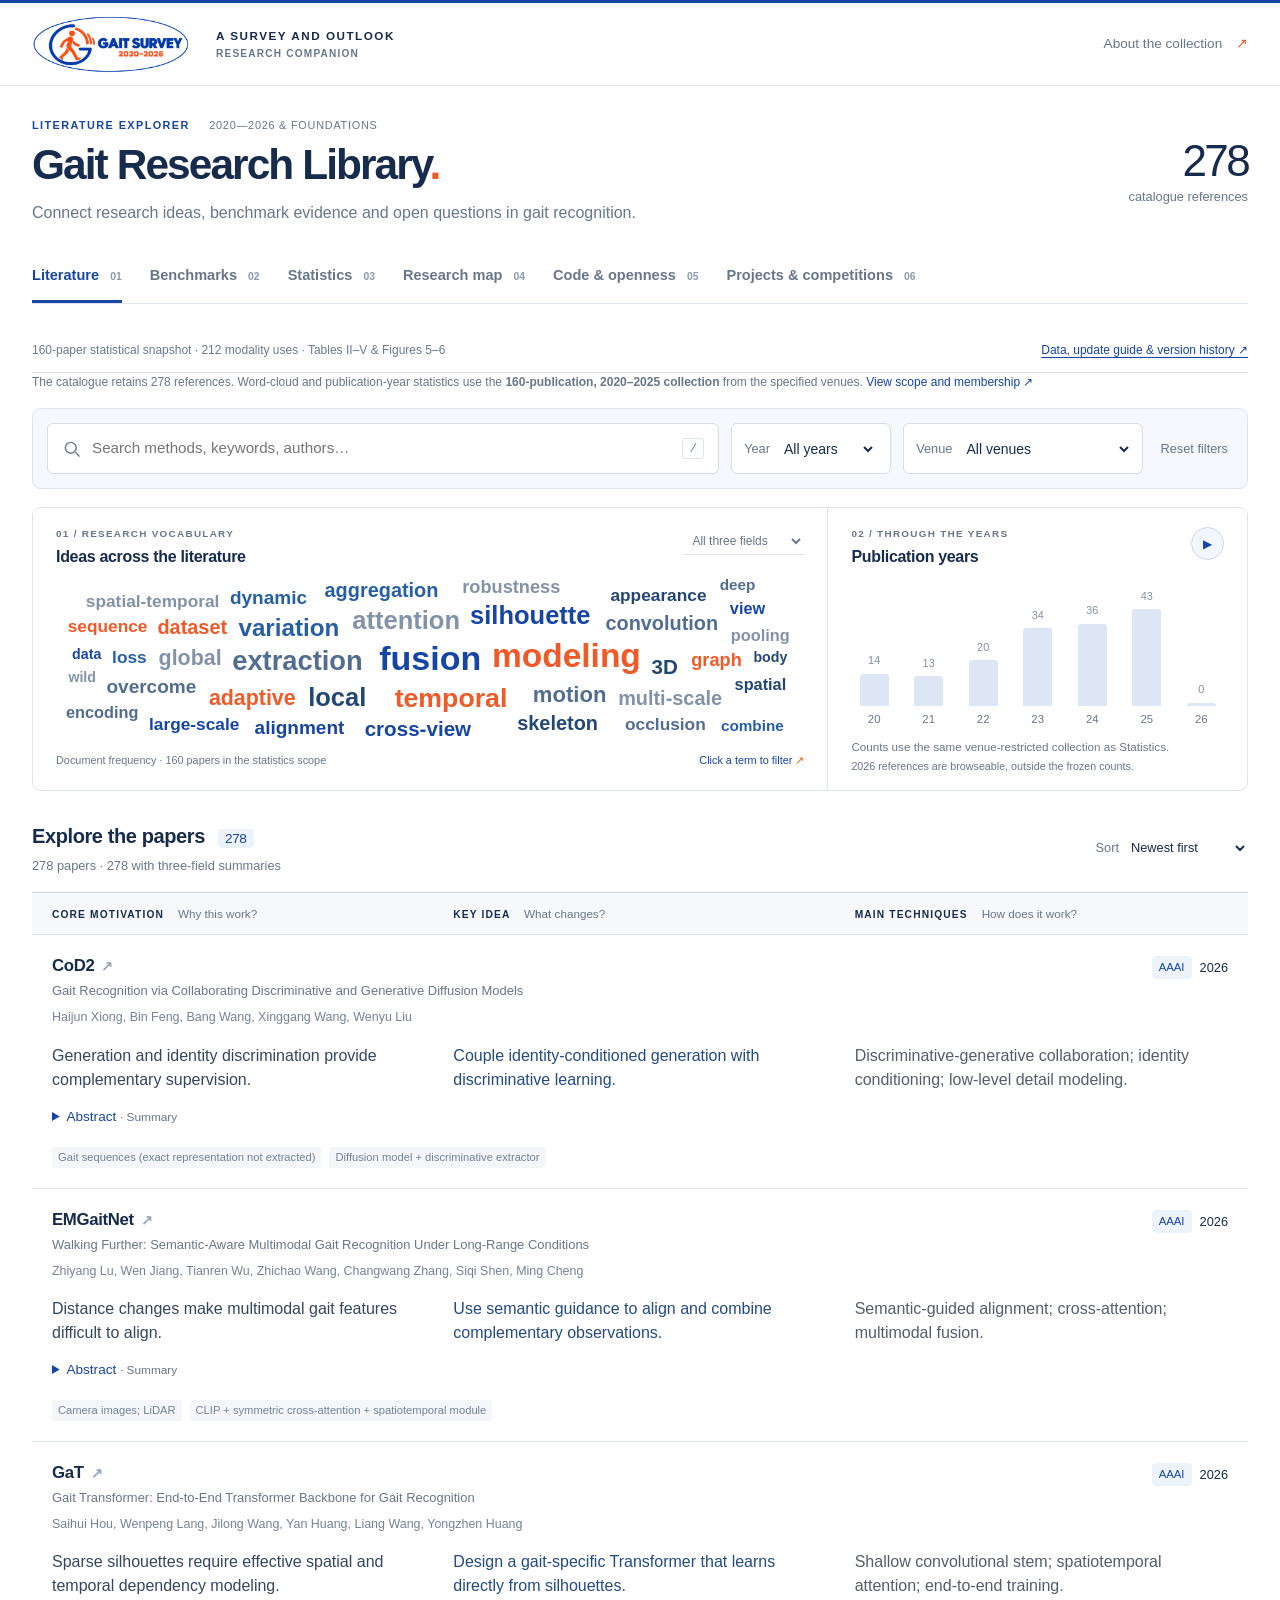
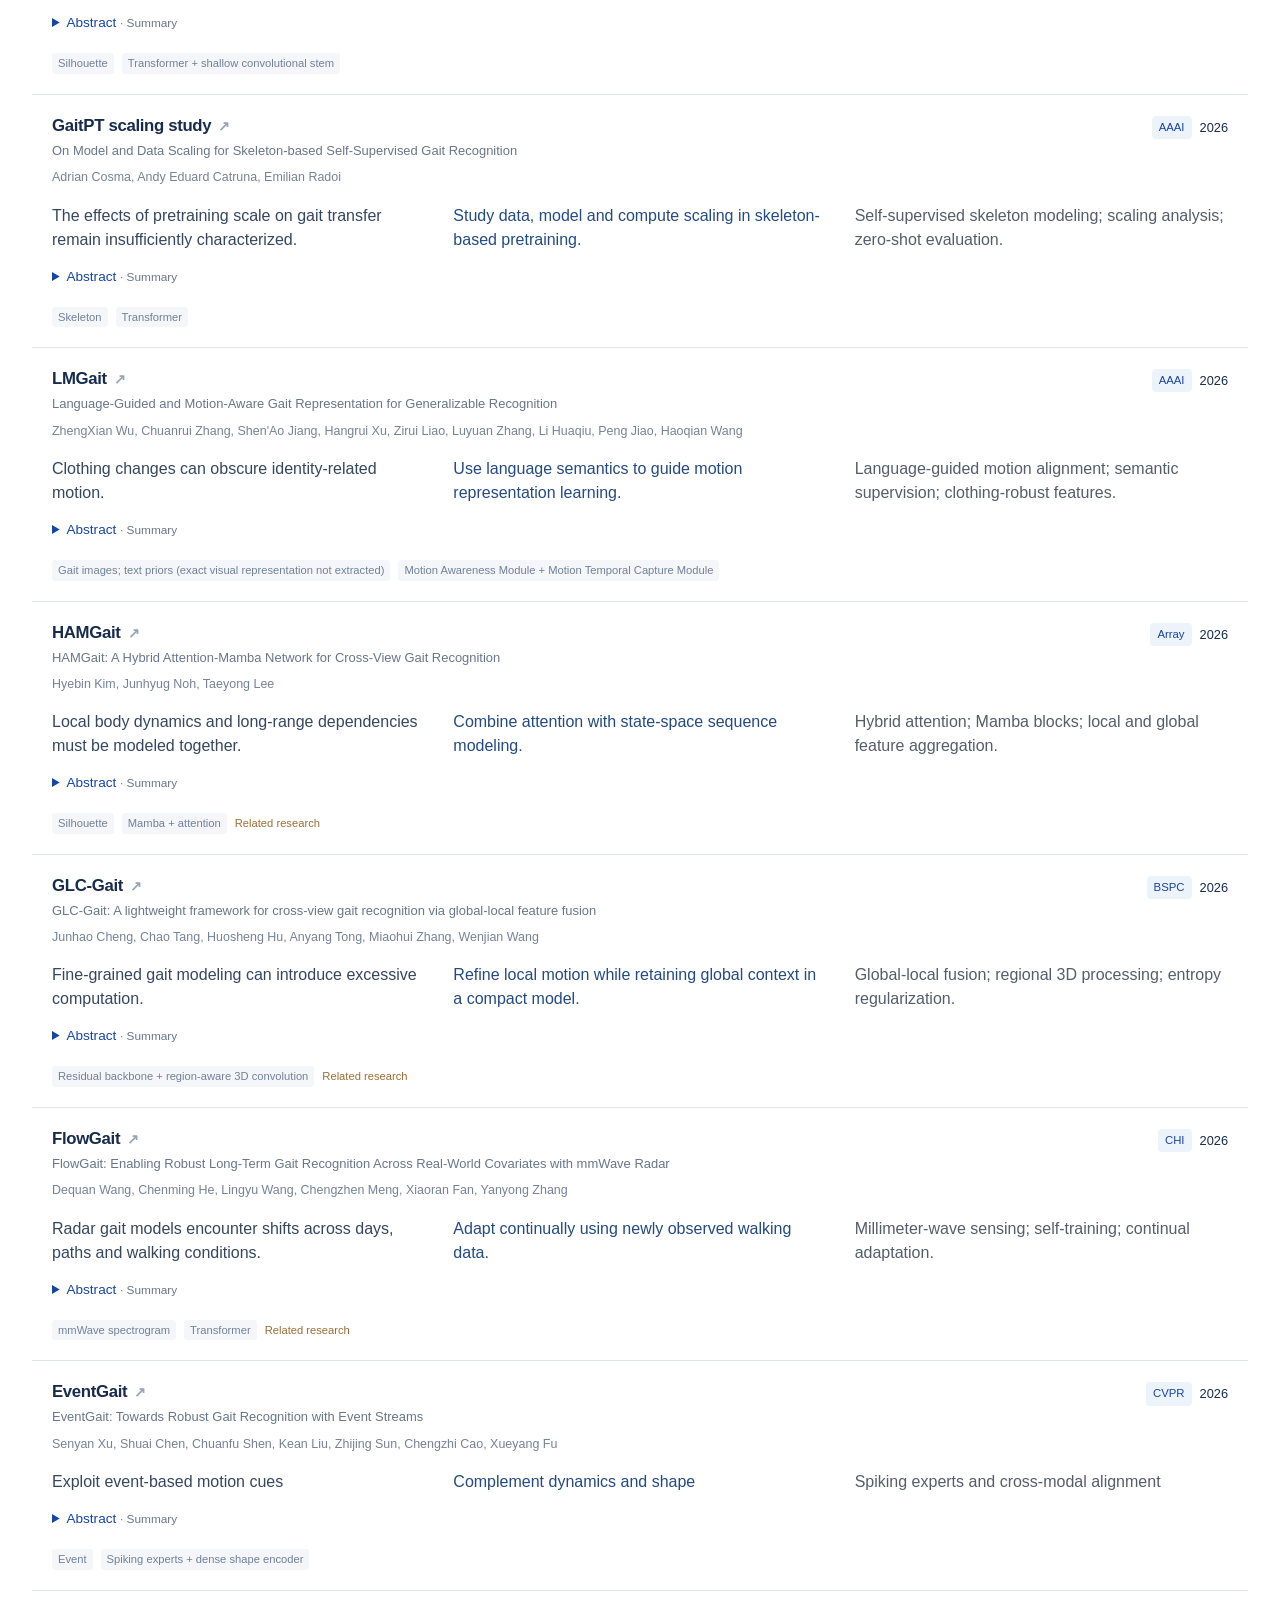
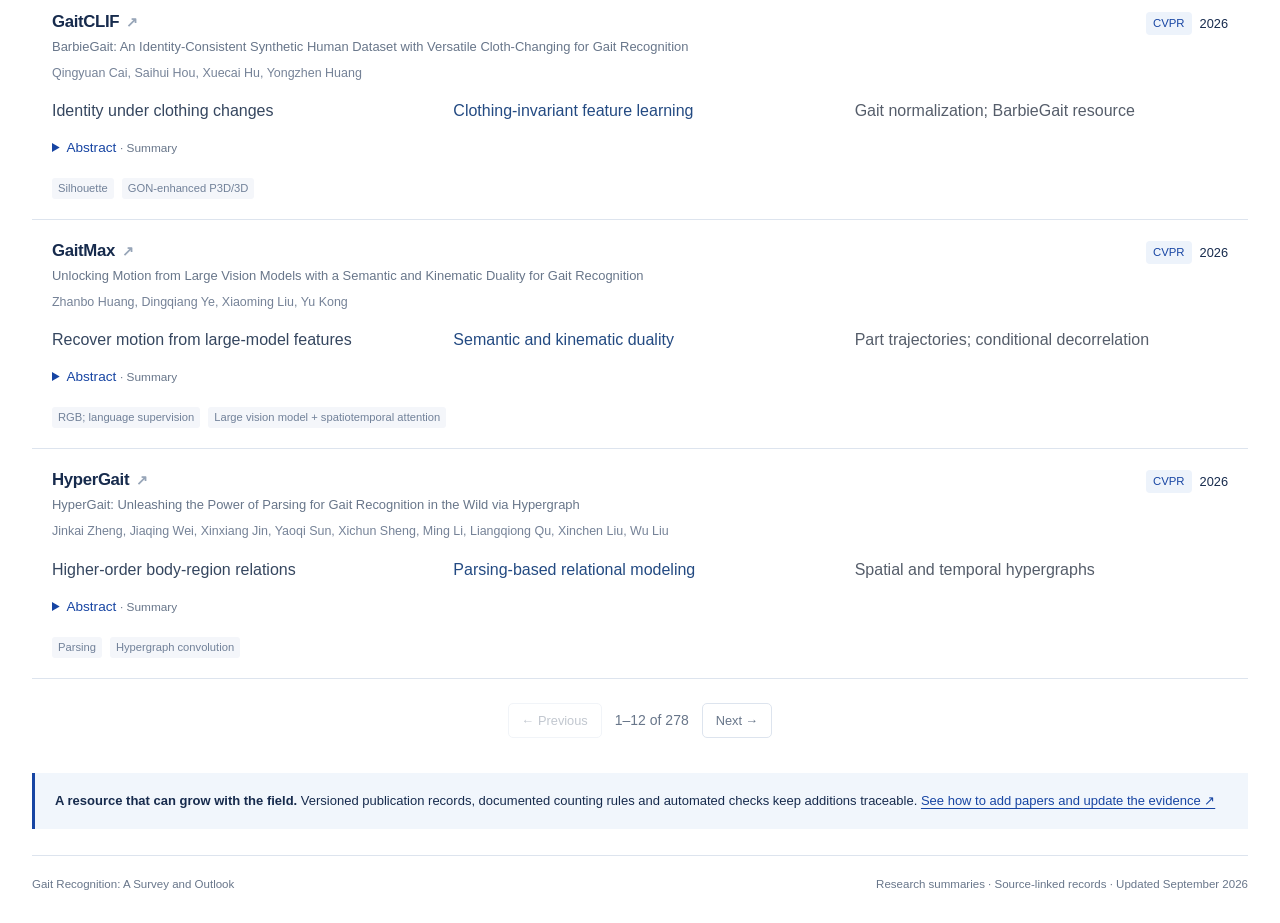
==== commit 32d6051d: "Add source-linked projects and competitions explorer" ====
--- a/index.html
+++ b/index.html
@@ -3,11 +3,11 @@
 <head>
   <meta charset="utf-8"><meta name="viewport" content="width=device-width,initial-scale=1">
   <title>Gait Research Library · A Survey and Outlook</title>
-  <meta name="description" content="Explore gait recognition literature by year, venue and research idea. Explore source-linked benchmark rankings, dataset and modality statistics, and connections between methods and research challenges.">
+  <meta name="description" content="Explore gait recognition literature by year, venue and research idea. Explore source-linked benchmark rankings, dataset and modality statistics, connections between methods and research challenges, and funded projects and competitions.">
   <meta name="theme-color" content="#1745a3">
   <link rel="icon" href="data:image/svg+xml,%3Csvg xmlns='http://www.w3.org/2000/svg' viewBox='0 0 40 40'%3E%3Crect width='40' height='40' rx='9' fill='%231745a3'/%3E%3Cpath d='M29 12a12 12 0 1 0 2 15V21H21' fill='none' stroke='white' stroke-width='4'/%3E%3Ccircle cx='29' cy='10' r='4' fill='%23f05a28'/%3E%3C/svg%3E">
-  <link rel="stylesheet" href="./styles.css"><link rel="stylesheet" href="./companion.css"><link rel="stylesheet" href="./research-map.css"><link rel="stylesheet" href="./codebases.css">
-  <script src="./papers.js" defer></script><script src="./companion-data.js" defer></script><script src="./research-map-data.js" defer></script><script src="./codebases-data.js" defer></script><script src="./app.js" defer></script><script src="./companion.js" defer></script><script src="./research-map.js" defer></script><script src="./codebases.js" defer></script>
+  <link rel="stylesheet" href="./styles.css"><link rel="stylesheet" href="./companion.css"><link rel="stylesheet" href="./research-map.css"><link rel="stylesheet" href="./codebases.css"><link rel="stylesheet" href="./initiatives.css">
+  <script src="./papers.js" defer></script><script src="./companion-data.js" defer></script><script src="./research-map-data.js" defer></script><script src="./codebases-data.js" defer></script><script src="./initiatives-data.js" defer></script><script src="./app.js" defer></script><script src="./companion.js" defer></script><script src="./research-map.js" defer></script><script src="./codebases.js" defer></script><script src="./initiatives.js" defer></script>
 </head>
 <body>
   <a class="skip" href="#results">Skip to papers</a>
@@ -18,7 +18,7 @@
   </div></header>
   <main class="workspace">
     <section class="intro" aria-labelledby="page-title"><div><p class="eyebrow">LITERATURE EXPLORER <span>2020—2026 & FOUNDATIONS</span></p><h1 id="page-title">Gait Research Library<span class="title-dot">.</span></h1><p class="dek">Connect research ideas, benchmark evidence and open questions in gait recognition.</p></div><div class="collection-count"><strong id="total-count">—</strong><span>catalogue references</span></div></section>
-    <nav class="view-nav" aria-label="Companion sections"><button data-view="library" aria-current="page">Literature <span>01</span></button><button data-view="benchmarks">Benchmarks <span>02</span></button><button data-view="statistics">Statistics <span>03</span></button><button data-view="map">Research map <span>04</span></button><button data-view="codebases">Code &amp; openness <span>05</span></button><span class="preview-label">SOURCE-LINKED · VERSIONED</span></nav>
+    <nav class="view-nav" aria-label="Companion sections"><button data-view="library" aria-current="page">Literature <span>01</span></button><button data-view="benchmarks">Benchmarks <span>02</span></button><button data-view="statistics">Statistics <span>03</span></button><button data-view="map">Research map <span>04</span></button><button data-view="codebases">Code &amp; openness <span>05</span></button><button data-view="initiatives">Projects &amp; competitions <span>06</span></button></nav>
     <div class="release-note"><span>160-paper statistical snapshot · 212 modality uses · Tables II–V & Figures 5–6</span><a href="https://github.com/ChaoFan996/gait-survey#updating-the-companion" target="_blank" rel="noopener noreferrer">Data, update guide & version history ↗</a></div>
     <div id="view-library">
     <p class="scope-caption" id="library-scope"></p>
@@ -39,11 +39,12 @@
     <section id="view-statistics" hidden aria-labelledby="statistics-title"></section>
     <section id="view-map" hidden aria-labelledby="map-title"></section>
     <section id="view-codebases" hidden aria-labelledby="codebases-title"></section>
+    <section id="view-initiatives" hidden aria-labelledby="initiatives-title"></section>
     <div class="update-callout"><strong>A resource that can grow with the field.</strong> Versioned publication records, documented counting rules and automated checks keep additions traceable. <a href="https://github.com/ChaoFan996/gait-survey#updating-the-companion" target="_blank" rel="noopener noreferrer">See how to add papers and update the evidence ↗</a></div>
     <footer><span>Gait Recognition: A Survey and Outlook</span><span>Research summaries · Source-linked records · Updated September 2026</span></footer>
   </main>
   <dialog id="paper-dialog" aria-labelledby="detail-title"><div class="dialog-top"><span class="eyebrow">PAPER DETAILS</span><button class="close-button" data-close="paper-dialog" aria-label="Close paper details">×</button></div><div id="paper-details"></div></dialog>
-  <dialog id="about-dialog" aria-labelledby="about-title"><div class="dialog-top"><span class="eyebrow">ABOUT THIS COLLECTION</span><button class="close-button" data-close="about-dialog" aria-label="Close collection information">×</button></div><h2 id="about-title">A companion to the survey.</h2><p>This library brings together the paper summaries used to organize <em>Gait Recognition: A Survey and Outlook</em>. Its emphasis is on developments from 2020 to 2026, alongside foundational and related research.</p><h3>Reading the summaries</h3><p><strong>Core Motivation</strong> describes the problem being addressed. <strong>Key Idea</strong> captures the proposed insight. <strong>Main Techniques</strong> identifies how the idea is implemented. These concise editorial summaries are not quotations from the papers.</p><p id="about-provenance"></p><p>Expand <strong>Abstract</strong> to read the paper abstract. Entries labeled <strong>Abstract · Summary</strong> contain a concise editorial summary of the linked publication. Original abstracts and editorial summaries are distinguished explicitly.</p><h3>Exploring the companion</h3><p><strong>Benchmarks</strong> connects within- and cross-domain rankings to the experimental records in Tables III–IV. <strong>Statistics</strong> reproduces Table II and Figures 5–6 from one publication list. <strong>Research map</strong> connects papers to the five methodological dimensions and the discussion in Sections V–VI; each link carries the relevant survey passage. The repository contains a documented, validated workflow for adding papers and releasing new snapshots.</p><h3>Reading the word cloud</h3><p>Each term is counted at most once per matching paper, using the selected summary fields. Common function words and generic writing terms are excluded. The cloud updates with the search, year and venue filters, and includes only the 2020–2025 statistics membership from the specified venues. Its sizes describe this collection, not citation impact or the complete field.</p><p>Conference and journal versions remain separate when their publication records differ. Withdrawn records are marked and excluded from the word cloud. The 2026 collection is still partial and excluded from the frozen statistics. Venue scope: CVPR, ICCV, ECCV, WACV, BMVC, ACCV, IJCB, AAAI, ACM MM; TPAMI, TIFS, TIP, TNNLS, TCSVT, TBIOM, TMM, IJCV, PR. PRL, workshops, NeurIPS and preprints remain outside those statistics; result sources for the benchmark tables are retained separately.</p><div class="about-links"><a href="./papers.json" download="gait-survey-papers.json">Download the catalogue ↓</a></div></dialog>
+  <dialog id="about-dialog" aria-labelledby="about-title"><div class="dialog-top"><span class="eyebrow">ABOUT THIS COLLECTION</span><button class="close-button" data-close="about-dialog" aria-label="Close collection information">×</button></div><h2 id="about-title">A companion to the survey.</h2><p>This library brings together the paper summaries used to organize <em>Gait Recognition: A Survey and Outlook</em>. Its emphasis is on developments from 2020 to 2026, alongside foundational and related research.</p><h3>Reading the summaries</h3><p><strong>Core Motivation</strong> describes the problem being addressed. <strong>Key Idea</strong> captures the proposed insight. <strong>Main Techniques</strong> identifies how the idea is implemented. These concise editorial summaries are not quotations from the papers.</p><p id="about-provenance"></p><p>Expand <strong>Abstract</strong> to read the paper abstract. Entries labeled <strong>Abstract · Summary</strong> contain a concise editorial summary of the linked publication. Original abstracts and editorial summaries are distinguished explicitly.</p><h3>Exploring the companion</h3><p><strong>Benchmarks</strong> connects within- and cross-domain rankings to the experimental records in Tables III–IV. <strong>Statistics</strong> reproduces Table II and Figures 5–6 from one publication list. <strong>Research map</strong> connects papers to the five methodological dimensions and the discussion in Sections V–VI; each link carries the relevant survey passage. <strong>Projects &amp; competitions</strong> provides searchable research programs and competition editions with official sources, evaluation settings and downloadable citations. The repository contains a documented, validated workflow for adding papers and releasing new snapshots.</p><h3>Reading the word cloud</h3><p>Each term is counted at most once per matching paper, using the selected summary fields. Common function words and generic writing terms are excluded. The cloud updates with the search, year and venue filters, and includes only the 2020–2025 statistics membership from the specified venues. Its sizes describe this collection, not citation impact or the complete field.</p><p>Conference and journal versions remain separate when their publication records differ. Withdrawn records are marked and excluded from the word cloud. The 2026 collection is still partial and excluded from the frozen statistics. Venue scope: CVPR, ICCV, ECCV, WACV, BMVC, ACCV, IJCB, AAAI, ACM MM; TPAMI, TIFS, TIP, TNNLS, TCSVT, TBIOM, TMM, IJCV, PR. PRL, workshops, NeurIPS and preprints remain outside those statistics; result sources for the benchmark tables are retained separately.</p><div class="about-links"><a href="./papers.json" download="gait-survey-papers.json">Download the catalogue ↓</a></div></dialog>
   <div id="toast" role="status"></div>
   <noscript><p class="no-script">Enable JavaScript to search the catalogue and explore the word cloud. The complete records are also available as <a href="./papers.json">JSON</a>.</p></noscript>
 </body>
--- a/initiatives.css
+++ b/initiatives.css
@@ -0,0 +1,33 @@
+#view-initiatives{padding-bottom:20px}
+.initiative-downloads{display:flex;flex-direction:column;gap:8px;flex-shrink:0;font-size:.76rem;padding-top:6px}
+.initiative-controls .initiative-search{flex:2;min-width:200px}
+.initiative-controls input{background:#fff;border:1px solid #d6dfec;border-radius:5px;padding:8px 10px;min-height:39px;font-size:.85rem;color:var(--ink);width:100%;box-sizing:border-box}
+.initiative-controls .reset-button{align-self:end;min-height:39px}
+.initiative-result-bar{display:flex;justify-content:space-between;gap:12px;align-items:center}
+.initiative-result-bar p{font-size:.82rem;font-weight:600;margin:0}
+.initiative-context{font-size:.75rem;color:var(--muted);line-height:1.65;margin:12px 0 18px;max-width:850px}
+.initiative{display:grid;grid-template-columns:140px minmax(0,1fr);gap:24px;border-top:1px solid var(--line);padding:22px 0}
+.initiative-date strong{display:block;font-size:.82rem;line-height:1.5;font-weight:600;color:var(--blue)}
+.initiative-date span{display:block;font-size:.73rem;line-height:1.5;color:var(--muted);margin-top:4px}
+.initiative-heading{display:flex;justify-content:space-between;align-items:start;gap:12px}
+.initiative-heading h3{margin:0;font-size:1.05rem;line-height:1.45;font-weight:650;letter-spacing:-.015em}
+.initiative-scope{font-size:.63rem;white-space:nowrap;border:1px solid #d7e3f2;background:#f0f5fc;color:#325982;padding:3px 7px;border-radius:4px;margin-top:2px}
+.initiative-scope.reid{background:#fbf4e9;border-color:#ecdfc5;color:#725524}
+.initiative-host{font-size:.73rem;color:var(--muted);margin:5px 0 9px;line-height:1.6}
+.initiative-summary{font-size:.9rem;line-height:1.65;margin:0;max-width:970px;color:#35465f}
+.initiative-foot{display:flex;align-items:center;justify-content:space-between;gap:12px;margin-top:12px}
+.initiative-foot>a{font-size:.74rem;white-space:nowrap}
+.initiative-tags{display:flex;flex-wrap:wrap;gap:5px}
+.initiative-tags span{font-size:.67rem;color:#596c84;background:#f3f6fa;padding:3px 7px;border-radius:3px}
+.initiative details{margin-top:11px;font-size:.78rem;line-height:1.7}
+.initiative summary{color:var(--blue);cursor:pointer;width:fit-content}
+.initiative details[open]{background:#f7f9fc;border-left:2px solid #bccfea;padding:12px 15px}
+.initiative details p{margin:9px 0;color:#42536c}
+.initiative-original,.initiative-period-note,.initiative-checked{font-size:.71rem}
+.initiative-evidence{padding-left:19px;margin:10px 0}
+.initiative-evidence li{margin:8px 0}
+.initiative-evidence span{display:block;color:var(--muted);font-size:.73rem}
+.initiative-maintenance{font-size:.75rem;line-height:1.8;padding-top:17px;border-top:1px solid var(--line);color:var(--muted)}
+.initiative-maintenance a{white-space:normal}
+@media(max-width:900px){.initiative{grid-template-columns:110px minmax(0,1fr);gap:18px}.initiative-heading{flex-wrap:wrap;gap:6px}}
+@media(max-width:550px){.initiative{grid-template-columns:1fr;gap:7px;padding:18px 0}.initiative-date{display:flex;align-items:baseline;gap:12px;flex-wrap:wrap}.initiative-date strong{font-size:.74rem}.initiative-date span{font-size:.69rem;margin:0}.initiative-heading h3{font-size:1rem}.initiative-heading{display:block}.initiative-scope{display:inline-block;margin-top:6px}.initiative-foot{align-items:start;flex-direction:column;gap:8px}.initiative-downloads{flex-direction:row;flex-wrap:wrap;gap:16px}.initiative-result-bar p{font-size:.74rem}.initiative-summary{font-size:.86rem}}
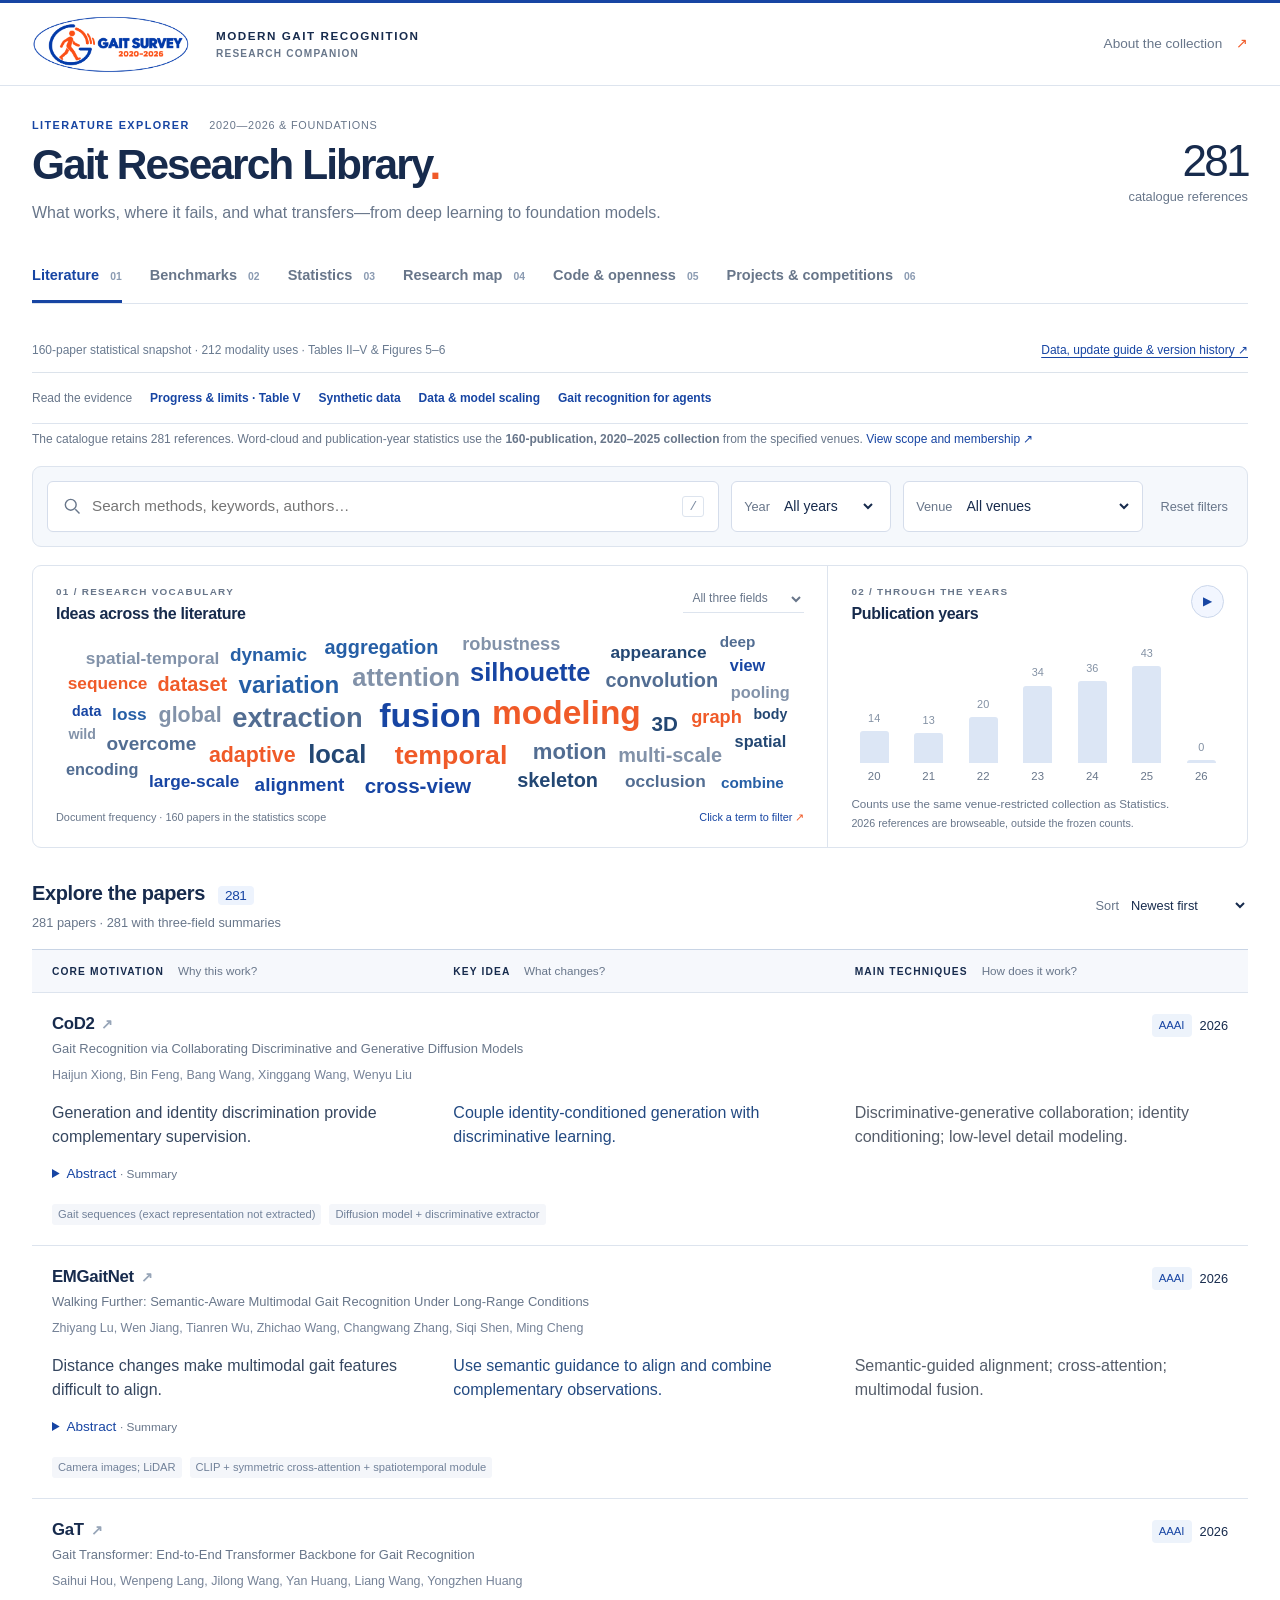
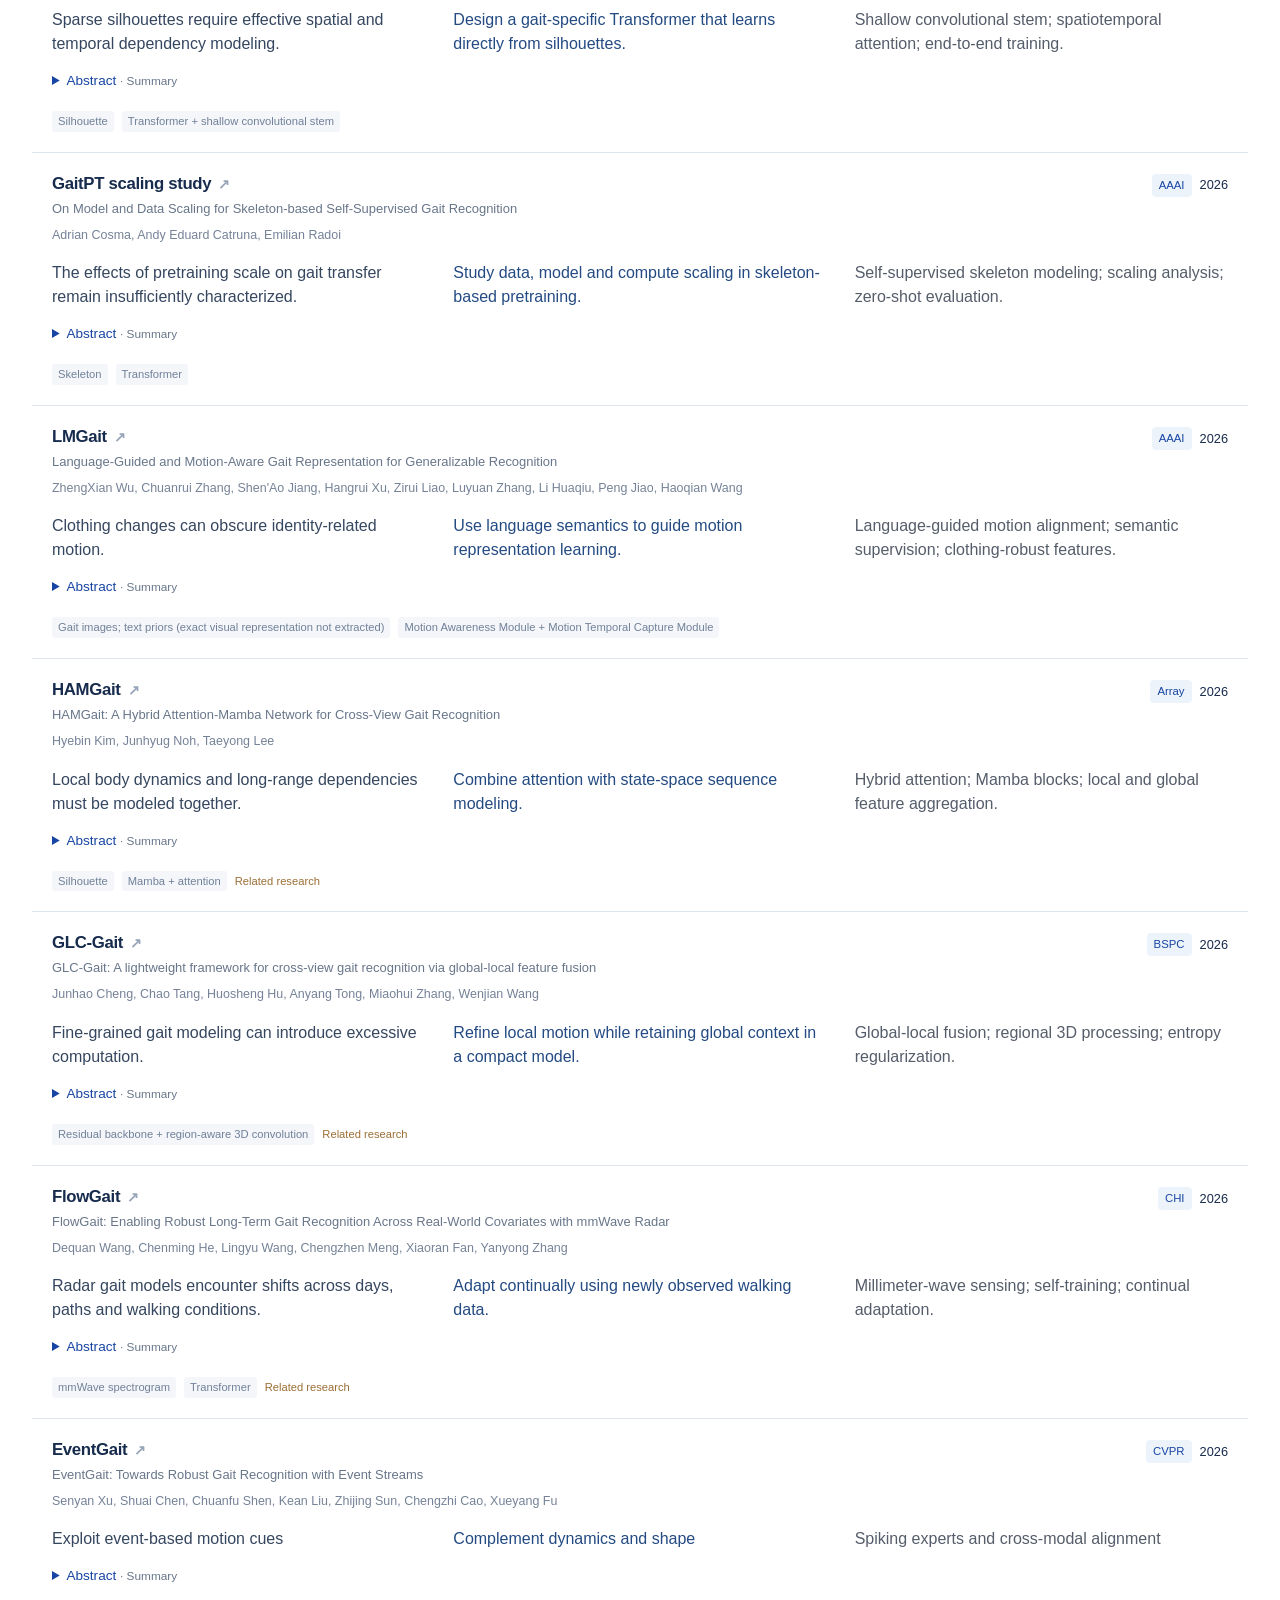
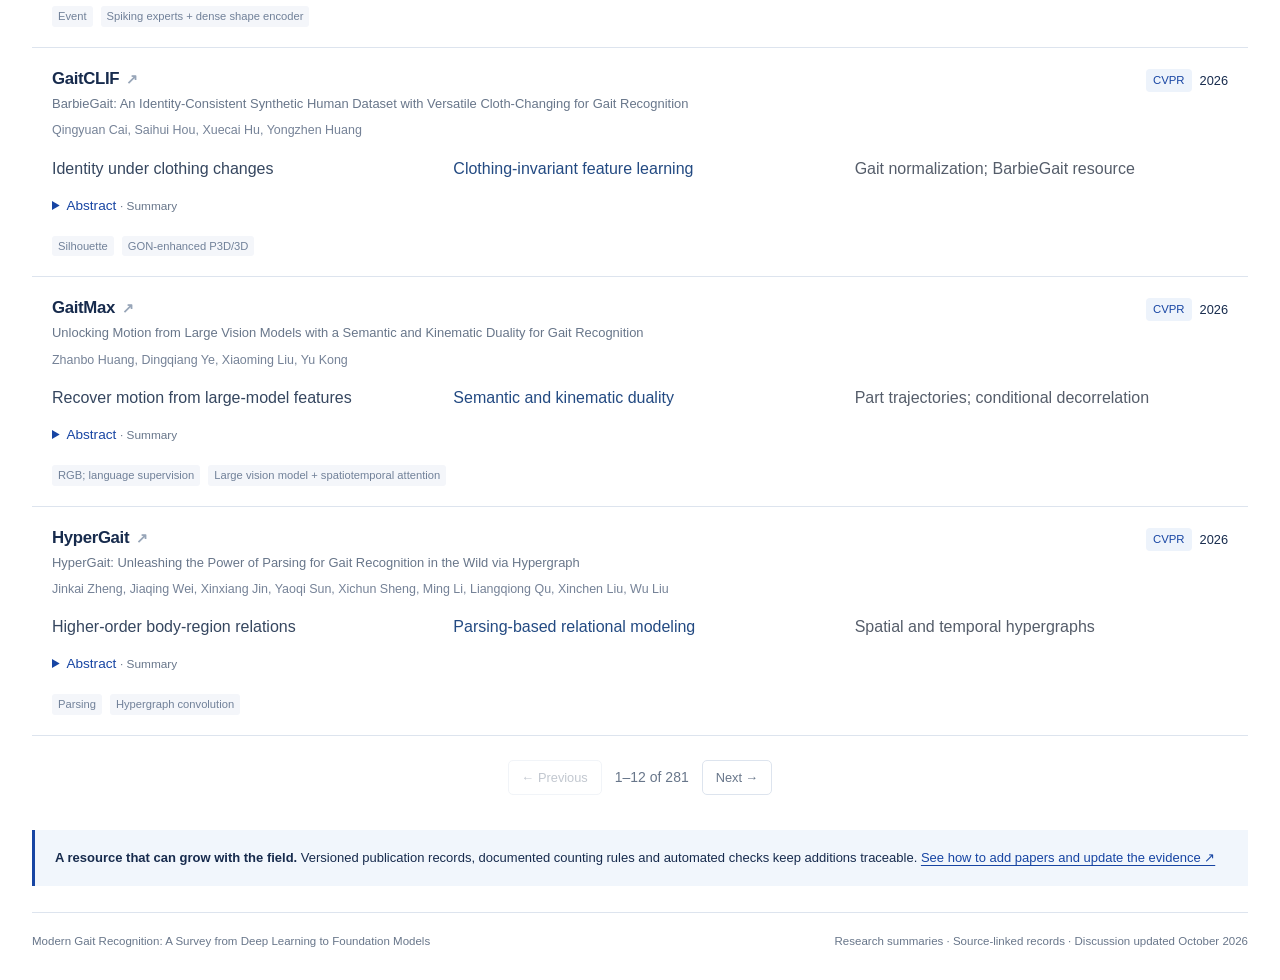
==== commit db26f31c: "Align survey companion with revised modern gait recognition manuscript" ====
--- a/index.html
+++ b/index.html
@@ -2,24 +2,25 @@
 <html lang="en">
 <head>
   <meta charset="utf-8"><meta name="viewport" content="width=device-width,initial-scale=1">
-  <title>Gait Research Library · A Survey and Outlook</title>
-  <meta name="description" content="Explore gait recognition literature by year, venue and research idea. Explore source-linked benchmark rankings, dataset and modality statistics, connections between methods and research challenges, and funded projects and competitions.">
+  <title>Gait Research Library · Modern Gait Recognition</title>
+  <meta name="description" content="Modern gait recognition since 2020: explore what works, where it fails and what transfers, from deep learning to foundation models, synthetic data and scaling.">
   <meta name="theme-color" content="#1745a3">
   <link rel="icon" href="data:image/svg+xml,%3Csvg xmlns='http://www.w3.org/2000/svg' viewBox='0 0 40 40'%3E%3Crect width='40' height='40' rx='9' fill='%231745a3'/%3E%3Cpath d='M29 12a12 12 0 1 0 2 15V21H21' fill='none' stroke='white' stroke-width='4'/%3E%3Ccircle cx='29' cy='10' r='4' fill='%23f05a28'/%3E%3C/svg%3E">
   <link rel="stylesheet" href="./styles.css"><link rel="stylesheet" href="./companion.css"><link rel="stylesheet" href="./research-map.css"><link rel="stylesheet" href="./codebases.css"><link rel="stylesheet" href="./initiatives.css">
-  <script src="./papers.js" defer></script><script src="./companion-data.js" defer></script><script src="./research-map-data.js" defer></script><script src="./codebases-data.js" defer></script><script src="./initiatives-data.js" defer></script><script src="./app.js" defer></script><script src="./companion.js" defer></script><script src="./research-map.js" defer></script><script src="./codebases.js" defer></script><script src="./initiatives.js" defer></script>
+  <script src="./papers.js" defer></script><script src="./companion-data.js" defer></script><script src="./research-map-data.js" defer></script><script src="./survey-guide-data.js" defer></script><script src="./codebases-data.js" defer></script><script src="./initiatives-data.js" defer></script><script src="./app.js" defer></script><script src="./companion.js" defer></script><script src="./research-map.js" defer></script><script src="./codebases.js" defer></script><script src="./initiatives.js" defer></script>
 </head>
 <body>
   <a class="skip" href="#results">Skip to papers</a>
   <header class="masthead"><div class="masthead-inner">
     <a class="brand" href="./" aria-label="Gait Survey home"><img src="./logo.png" alt="Gait Survey 2020–2026" width="195" height="78"></a>
-    <span class="masthead-title">A SURVEY AND OUTLOOK <span class="edition">RESEARCH COMPANION</span></span>
+    <span class="masthead-title">MODERN GAIT RECOGNITION <span class="edition">RESEARCH COMPANION</span></span>
     <button class="text-button" id="about-button">About the collection <span aria-hidden="true">↗</span></button>
   </div></header>
   <main class="workspace">
-    <section class="intro" aria-labelledby="page-title"><div><p class="eyebrow">LITERATURE EXPLORER <span>2020—2026 & FOUNDATIONS</span></p><h1 id="page-title">Gait Research Library<span class="title-dot">.</span></h1><p class="dek">Connect research ideas, benchmark evidence and open questions in gait recognition.</p></div><div class="collection-count"><strong id="total-count">—</strong><span>catalogue references</span></div></section>
+    <section class="intro" aria-labelledby="page-title"><div><p class="eyebrow">LITERATURE EXPLORER <span>2020—2026 & FOUNDATIONS</span></p><h1 id="page-title">Gait Research Library<span class="title-dot">.</span></h1><p class="dek">What works, where it fails, and what transfers—from deep learning to foundation models.</p></div><div class="collection-count"><strong id="total-count">—</strong><span>catalogue references</span></div></section>
     <nav class="view-nav" aria-label="Companion sections"><button data-view="library" aria-current="page">Literature <span>01</span></button><button data-view="benchmarks">Benchmarks <span>02</span></button><button data-view="statistics">Statistics <span>03</span></button><button data-view="map">Research map <span>04</span></button><button data-view="codebases">Code &amp; openness <span>05</span></button><button data-view="initiatives">Projects &amp; competitions <span>06</span></button></nav>
-    <div class="release-note"><span>160-paper statistical snapshot · 212 modality uses · Tables II–V & Figures 5–6</span><a href="https://github.com/ChaoFan996/gait-survey#updating-the-companion" target="_blank" rel="noopener noreferrer">Data, update guide & version history ↗</a></div>
+    <div class="release-note"><span>160-paper statistical snapshot · 212 modality uses · Tables II–V & Figures 5–6</span><a href="https://github.com/ChaoFan996/gait-survey/blob/main/CONTRIBUTING.md" target="_blank" rel="noopener noreferrer">Data, update guide & version history ↗</a></div>
+    <div class="reading-guide" aria-label="Survey reading guide"><span>Read the evidence</span><a href="?view=map#progress">Progress &amp; limits · Table V</a><a href="?view=map&amp;topic=synthetic">Synthetic data</a><a href="?view=map&amp;topic=scaling">Data &amp; model scaling</a><a href="?view=map&amp;topic=agents">Gait recognition for agents</a></div>
     <div id="view-library">
     <p class="scope-caption" id="library-scope"></p>
     <form class="filters" id="filter-form" role="search">
@@ -40,11 +41,11 @@
     <section id="view-map" hidden aria-labelledby="map-title"></section>
     <section id="view-codebases" hidden aria-labelledby="codebases-title"></section>
     <section id="view-initiatives" hidden aria-labelledby="initiatives-title"></section>
-    <div class="update-callout"><strong>A resource that can grow with the field.</strong> Versioned publication records, documented counting rules and automated checks keep additions traceable. <a href="https://github.com/ChaoFan996/gait-survey#updating-the-companion" target="_blank" rel="noopener noreferrer">See how to add papers and update the evidence ↗</a></div>
-    <footer><span>Gait Recognition: A Survey and Outlook</span><span>Research summaries · Source-linked records · Updated September 2026</span></footer>
+    <div class="update-callout"><strong>A resource that can grow with the field.</strong> Versioned publication records, documented counting rules and automated checks keep additions traceable. <a href="https://github.com/ChaoFan996/gait-survey/blob/main/CONTRIBUTING.md" target="_blank" rel="noopener noreferrer">See how to add papers and update the evidence ↗</a></div>
+    <footer><span>Modern Gait Recognition: A Survey from Deep Learning to Foundation Models</span><span>Research summaries · Source-linked records · Discussion updated October 2026</span></footer>
   </main>
   <dialog id="paper-dialog" aria-labelledby="detail-title"><div class="dialog-top"><span class="eyebrow">PAPER DETAILS</span><button class="close-button" data-close="paper-dialog" aria-label="Close paper details">×</button></div><div id="paper-details"></div></dialog>
-  <dialog id="about-dialog" aria-labelledby="about-title"><div class="dialog-top"><span class="eyebrow">ABOUT THIS COLLECTION</span><button class="close-button" data-close="about-dialog" aria-label="Close collection information">×</button></div><h2 id="about-title">A companion to the survey.</h2><p>This library brings together the paper summaries used to organize <em>Gait Recognition: A Survey and Outlook</em>. Its emphasis is on developments from 2020 to 2026, alongside foundational and related research.</p><h3>Reading the summaries</h3><p><strong>Core Motivation</strong> describes the problem being addressed. <strong>Key Idea</strong> captures the proposed insight. <strong>Main Techniques</strong> identifies how the idea is implemented. These concise editorial summaries are not quotations from the papers.</p><p id="about-provenance"></p><p>Expand <strong>Abstract</strong> to read the paper abstract. Entries labeled <strong>Abstract · Summary</strong> contain a concise editorial summary of the linked publication. Original abstracts and editorial summaries are distinguished explicitly.</p><h3>Exploring the companion</h3><p><strong>Benchmarks</strong> connects within- and cross-domain rankings to the experimental records in Tables III–IV. <strong>Statistics</strong> reproduces Table II and Figures 5–6 from one publication list. <strong>Research map</strong> connects papers to the five methodological dimensions and the discussion in Sections V–VI; each link carries the relevant survey passage. <strong>Projects &amp; competitions</strong> provides searchable research programs and competition editions with official sources, evaluation settings and downloadable citations. The repository contains a documented, validated workflow for adding papers and releasing new snapshots.</p><h3>Reading the word cloud</h3><p>Each term is counted at most once per matching paper, using the selected summary fields. Common function words and generic writing terms are excluded. The cloud updates with the search, year and venue filters, and includes only the 2020–2025 statistics membership from the specified venues. Its sizes describe this collection, not citation impact or the complete field.</p><p>Conference and journal versions remain separate when their publication records differ. Withdrawn records are marked and excluded from the word cloud. The 2026 collection is still partial and excluded from the frozen statistics. Venue scope: CVPR, ICCV, ECCV, WACV, BMVC, ACCV, IJCB, AAAI, ACM MM; TPAMI, TIFS, TIP, TNNLS, TCSVT, TBIOM, TMM, IJCV, PR. PRL, workshops, NeurIPS and preprints remain outside those statistics; result sources for the benchmark tables are retained separately.</p><div class="about-links"><a href="./papers.json" download="gait-survey-papers.json">Download the catalogue ↓</a></div></dialog>
+  <dialog id="about-dialog" aria-labelledby="about-title"><div class="dialog-top"><span class="eyebrow">ABOUT THIS COLLECTION</span><button class="close-button" data-close="about-dialog" aria-label="Close collection information">×</button></div><h2 id="about-title">A companion to the survey.</h2><p>This library brings together the paper summaries used to organize <em>Modern Gait Recognition: A Survey from Deep Learning to Foundation Models</em>. It focuses on January 2020 to September 2026, alongside foundational and related research. The review connects task-specific deep learning with foundation-model adaptation and gait-specific pretraining, asking which gains hold under which conditions.</p><h3>Reading the summaries</h3><p><strong>Core Motivation</strong> describes the problem being addressed. <strong>Key Idea</strong> captures the proposed insight. <strong>Main Techniques</strong> identifies how the idea is implemented. These concise editorial summaries are not quotations from the papers.</p><p id="about-provenance"></p><p>Expand <strong>Abstract</strong> to read the paper abstract. Entries labeled <strong>Abstract · Summary</strong> contain a concise editorial summary of the linked publication. Original abstracts and editorial summaries are distinguished explicitly.</p><h3>Exploring the companion</h3><p><strong>Benchmarks</strong> connects within- and cross-domain rankings to the experimental records in Tables III–IV. <strong>Statistics</strong> reproduces Table II and Figures 5–6 from one publication list. <strong>Research map</strong> connects papers to the five methodological dimensions and the discussion in Sections V–VI; links carry indexed passages or clearly labeled manuscript summaries. The progress guide follows Table V and separates demonstrated gains from remaining limits; synthetic data and scaling provide cross-cutting reading routes. Healthcare asks which changes should remain visible, while agents bring together long-video understanding and robotics as prospective applications. <strong>Projects &amp; competitions</strong> provides searchable research programs and competition editions with official sources, evaluation settings and downloadable citations. The repository contains a documented, validated workflow for adding papers and releasing new snapshots.</p><h3>Reading the word cloud</h3><p>Each term is counted at most once per matching paper, using the selected summary fields. Common function words and generic writing terms are excluded. The cloud updates with the search, year and venue filters, and includes only the 2020–2025 statistics membership from the specified venues. Its sizes describe this collection, not citation impact or the complete field.</p><p>Conference and journal versions remain separate when their publication records differ. Withdrawn records are marked and excluded from the word cloud. The 2026 collection is still partial and excluded from the frozen statistics. Venue scope: CVPR, ICCV, ECCV, WACV, BMVC, ACCV, IJCB, AAAI, ACM MM; TPAMI, TIFS, TIP, TNNLS, TCSVT, TBIOM, TMM, IJCV, PR. PRL, workshops, NeurIPS and preprints remain outside those statistics; result sources for the benchmark tables are retained separately.</p><div class="about-links"><a href="./papers.json" download="gait-survey-papers.json">Download the catalogue ↓</a></div></dialog>
   <div id="toast" role="status"></div>
   <noscript><p class="no-script">Enable JavaScript to search the catalogue and explore the word cloud. The complete records are also available as <a href="./papers.json">JSON</a>.</p></noscript>
 </body>
--- a/research-map.css
+++ b/research-map.css
@@ -1 +1,15 @@
 .dimension-cards{display:grid;grid-template-columns:repeat(5,minmax(0,1fr));gap:12px;margin:28px 0 14px}.dimension-card{font:inherit;text-align:left;padding:19px;background:#fff;border:1px solid #dbe3ed;border-radius:8px;color:#24344b;cursor:pointer}.dimension-card:hover,.dimension-card.active{border-color:#1745a3;background:#edf3fc}.dimension-card>span{font-size:11px;letter-spacing:.1em;color:#657991}.dimension-card h3{font-size:17px;margin:7px 0 12px}.dimension-card strong{font-size:27px;color:#1745a3}.dimension-card strong small{font-size:13px;color:#7b8999;font-weight:400}.dimension-card p{font-size:12px;color:#63748a;margin:3px 0 0}.map-controls{align-items:end}.map-search{min-width:220px;flex:2}.map-search input{height:40px;border:1px solid #ccd6e2;border-radius:5px;padding:8px 10px;background:#fff;font:14px system-ui;width:100%;box-sizing:border-box}.method-map{min-width:870px}.method-map th:not(:first-child):not(:last-child){text-align:center}.method-map td:first-child{min-width:220px;max-width:290px}.map-dot-cell{text-align:center}.map-dot{display:inline-grid;place-items:center;width:34px;height:34px;border:1px solid #b8cce9;border-radius:50%;background:#eff5ff;color:#1745a3;cursor:pointer}.map-dot:hover{background:#1745a3;color:white}.unlinked{color:#9aa6b4;font-size:12px}.map-tags{display:flex;gap:5px;flex-wrap:wrap;min-width:170px;max-width:280px}.map-tags button{padding:5px 8px;border:1px solid #c4d9d5;border-radius:4px;color:#346c60;background:#f0f8f5;font:11px system-ui;cursor:pointer}.map-tags button:hover{background:#dcefe8}.outlook-grid{display:grid;grid-template-columns:repeat(3,minmax(0,1fr));gap:14px}.outlook-card{text-align:left;padding:22px;background:#fff;border:1px solid #dbe3ed;border-radius:8px;cursor:pointer;font:inherit;color:#24344b}.outlook-card:hover{border-color:#1745a3}.outlook-card h3{font-size:17px;margin:8px 0}.outlook-card p{font-size:13px;line-height:1.7;color:#63748a}.map-excerpt{margin:20px 0;border-top:1px solid #dce3eb;padding-top:12px}.map-excerpt blockquote{border-left:3px solid #1745a3;margin:12px 0;padding:2px 0 2px 16px;font-size:14px;line-height:1.8}.map-excerpt h3{font-size:15px}.bridge-table th{font-size:11px;white-space:normal;min-width:95px}.bridge-cell{border:0;background:#edf3fb;padding:9px 14px;border-radius:4px;color:#1745a3;cursor:pointer}.bridge-cell:hover{background:#d4e4fb}.co-combinations{display:grid;grid-template-columns:repeat(2,minmax(0,1fr));gap:6px 25px}.combination-row{display:flex;gap:15px;align-items:center;justify-content:space-between;border:0;border-bottom:1px solid #e6ebf1;background:white;text-align:left;padding:12px 0;color:#24344b;cursor:pointer;font:13px system-ui}.combination-row:hover{color:#1745a3}.combination-row strong{color:#1745a3;white-space:nowrap}.modality-heatmap th{min-width:70px}.heat-cell{border:0;border-radius:4px;padding:9px 16px;cursor:pointer;color:#24344b}.release-note{display:flex;gap:12px;justify-content:space-between;align-items:center;padding:13px 0;border-bottom:1px solid #dce3eb;font-size:12px;color:#697a90}.release-note a{color:#1745a3}.view-nav{flex-wrap:wrap}.view-nav .preview-label{margin-left:auto}.paper-map-link{font:12px system-ui;border:1px solid #c8d7eb;border-radius:4px;background:#f3f7fc;color:#1745a3;padding:5px 9px;cursor:pointer}.map-paper-connections{margin:18px 0;padding:16px;background:#f3f7fc;border-radius:6px}.map-paper-connections h3{margin:0 0 9px}.map-paper-connections .map-tags{max-width:none}.update-callout{background:#f1f6fc;border-left:3px solid #1745a3;padding:17px 20px;margin:26px 0;font-size:13px;line-height:1.7}.table-scroll{max-width:100%}button:focus-visible{outline:3px solid #e58652;outline-offset:3px}@media(max-width:900px){.outlook-grid{grid-template-columns:repeat(2,minmax(0,1fr))}.dimension-cards{grid-template-columns:repeat(3,minmax(0,1fr))}}@media(max-width:600px){.dimension-cards{grid-template-columns:repeat(2,minmax(0,1fr))}.dimension-card{padding:14px}.dimension-card h3{font-size:15px}.outlook-grid,.co-combinations{grid-template-columns:1fr}.release-note{align-items:start;flex-direction:column}.map-controls{display:flex;flex-wrap:wrap}.map-search{min-width:100%}.view-nav button{padding:12px 10px!important;font-size:13px}.view-nav .preview-label{display:none}}
+
+/* Manuscript-aligned reading routes; reuse the companion's typography and palette. */
+.reading-guide,.discussion-links{display:flex;align-items:center;flex-wrap:wrap;gap:9px 18px;font-size:12px;line-height:1.7}
+.reading-guide{padding:15px 0;border-bottom:1px solid var(--line);margin-bottom:6px}
+.reading-guide>span,.discussion-links>span{color:var(--muted)}
+.reading-guide a{font-weight:550;text-decoration:none}.reading-guide a:hover{text-decoration:underline}
+.discussion-links{margin:20px 0 0}.progress-guide{margin:20px 0}.progress-guide>summary{font-size:16px;color:var(--ink)}
+.progress-guide>summary>span{font-weight:400;color:var(--muted);font-size:12px;margin-left:12px}
+.progress-table{width:100%;min-width:720px;table-layout:fixed}
+.progress-table th:nth-child(1){width:18%}.progress-table th:nth-child(2){width:29%}.progress-table th:nth-child(3){width:29%}.progress-table th:nth-child(4){width:24%}
+.progress-table th,.progress-table td{vertical-align:middle;white-space:normal;font-size:13px;line-height:1.6}
+.progress-table tbody tr:nth-child(even){background:#f4f6f9}.progress-table tbody th{font-weight:600;background:transparent;position:static}
+.progress-table tbody th small{display:block;color:var(--muted);font-weight:400}.progress-table .inline-button{text-align:left;font-size:12px}
+@media(max-width:600px){.reading-guide{gap:7px 15px}.reading-guide>span,.discussion-links>span{width:100%}.progress-guide>summary>span{display:block;margin:4px 0 0 19px}}
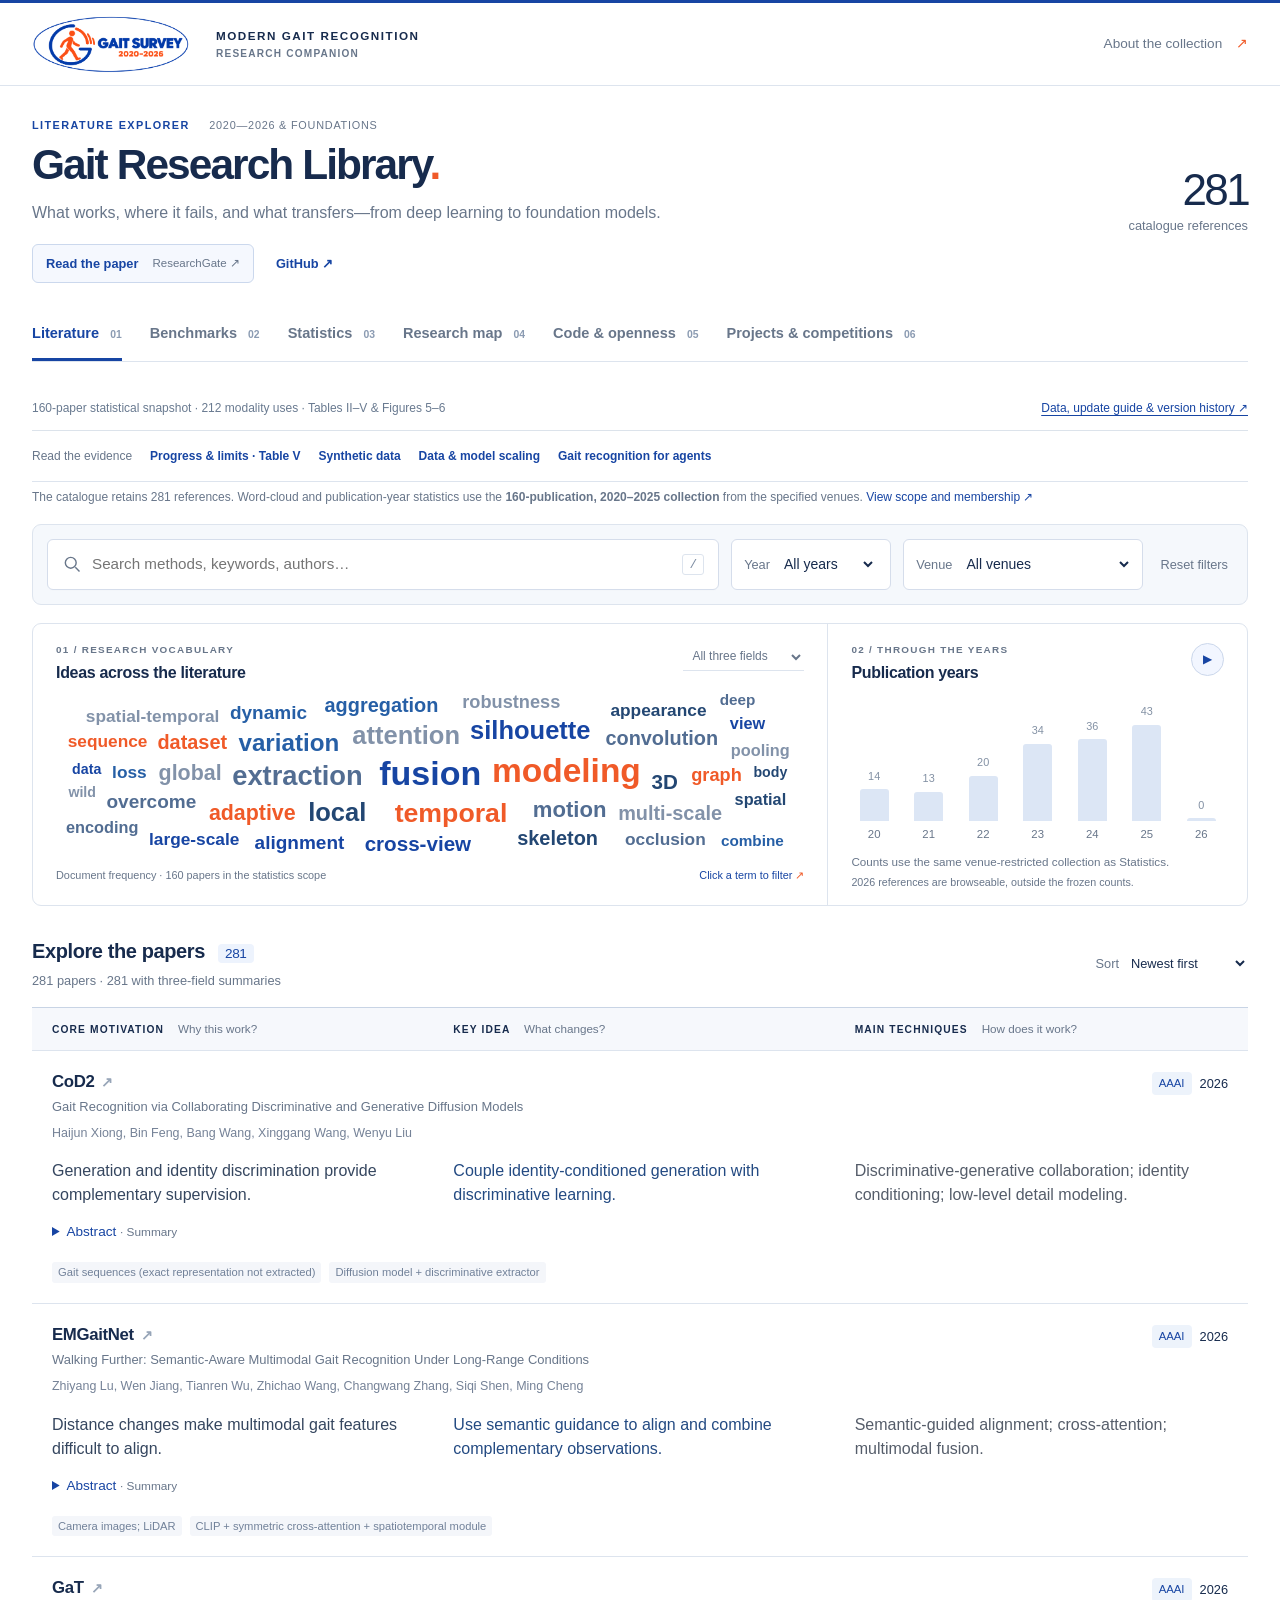
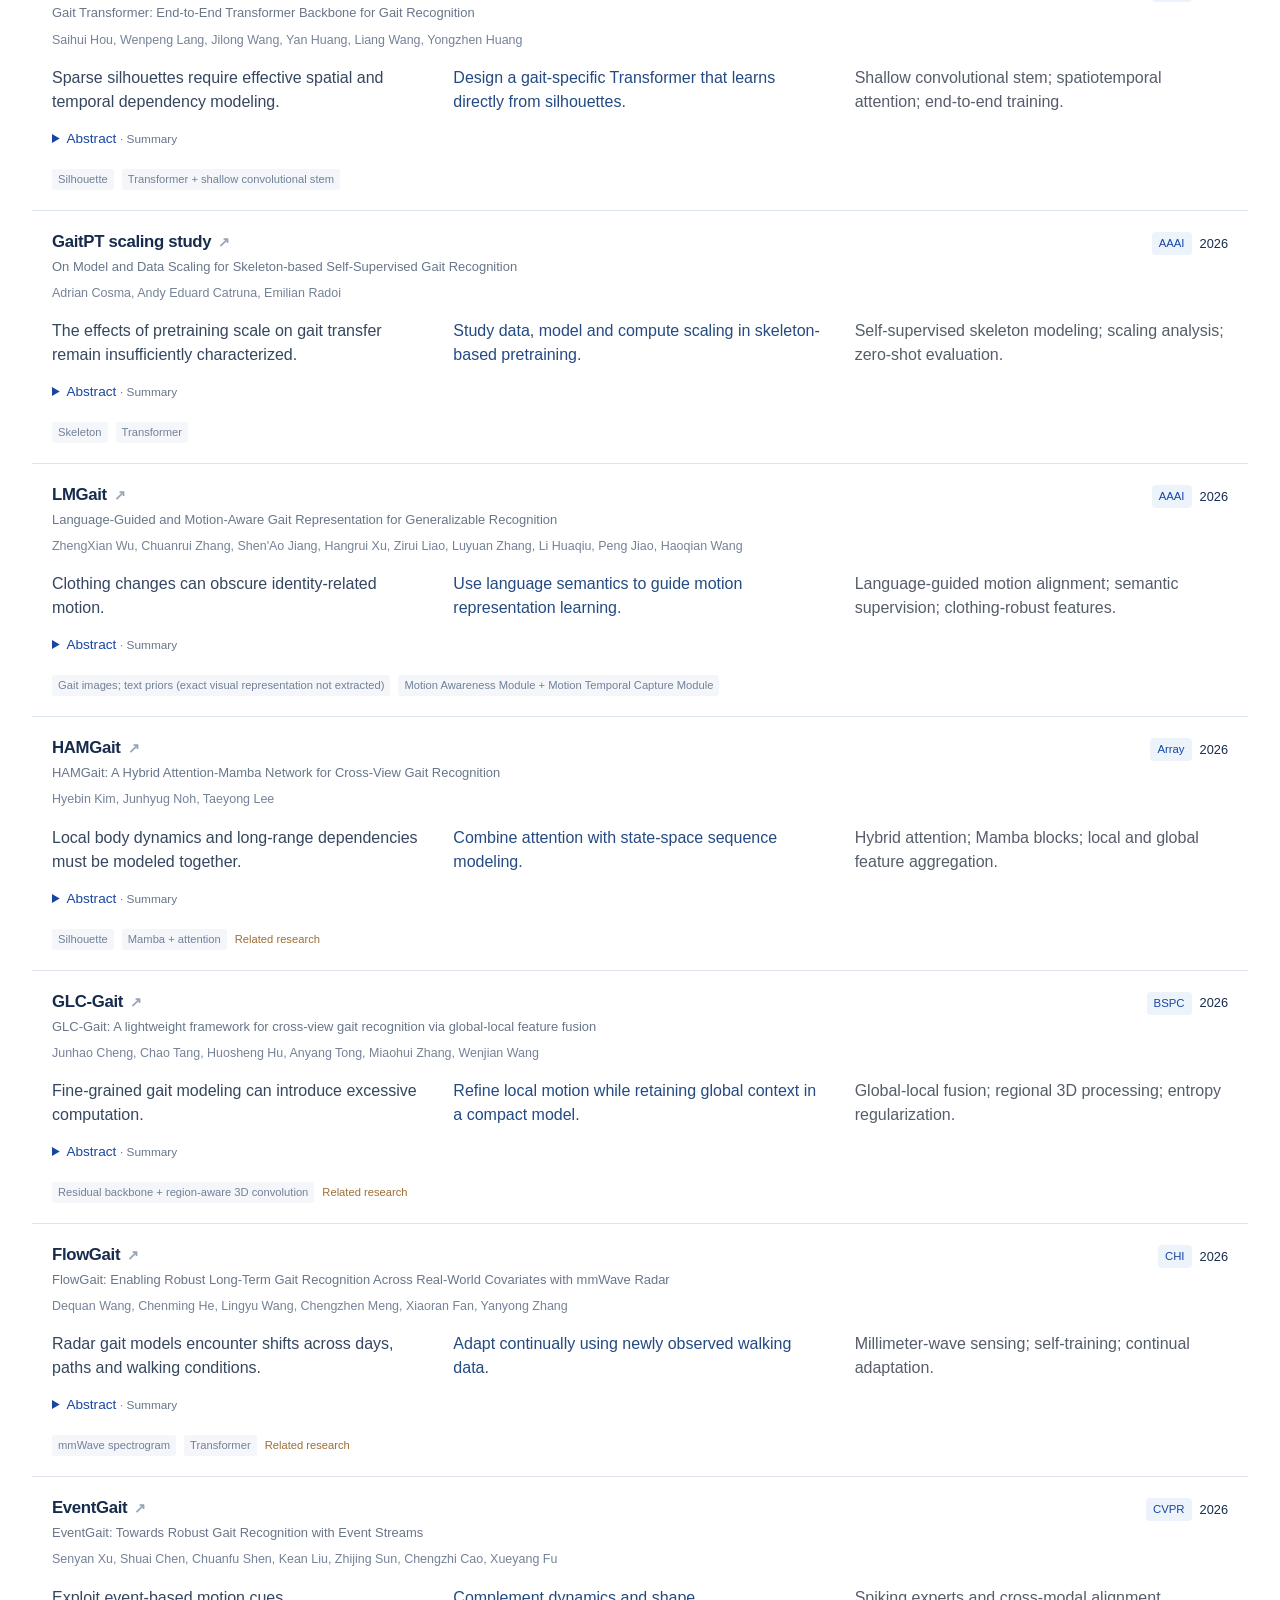
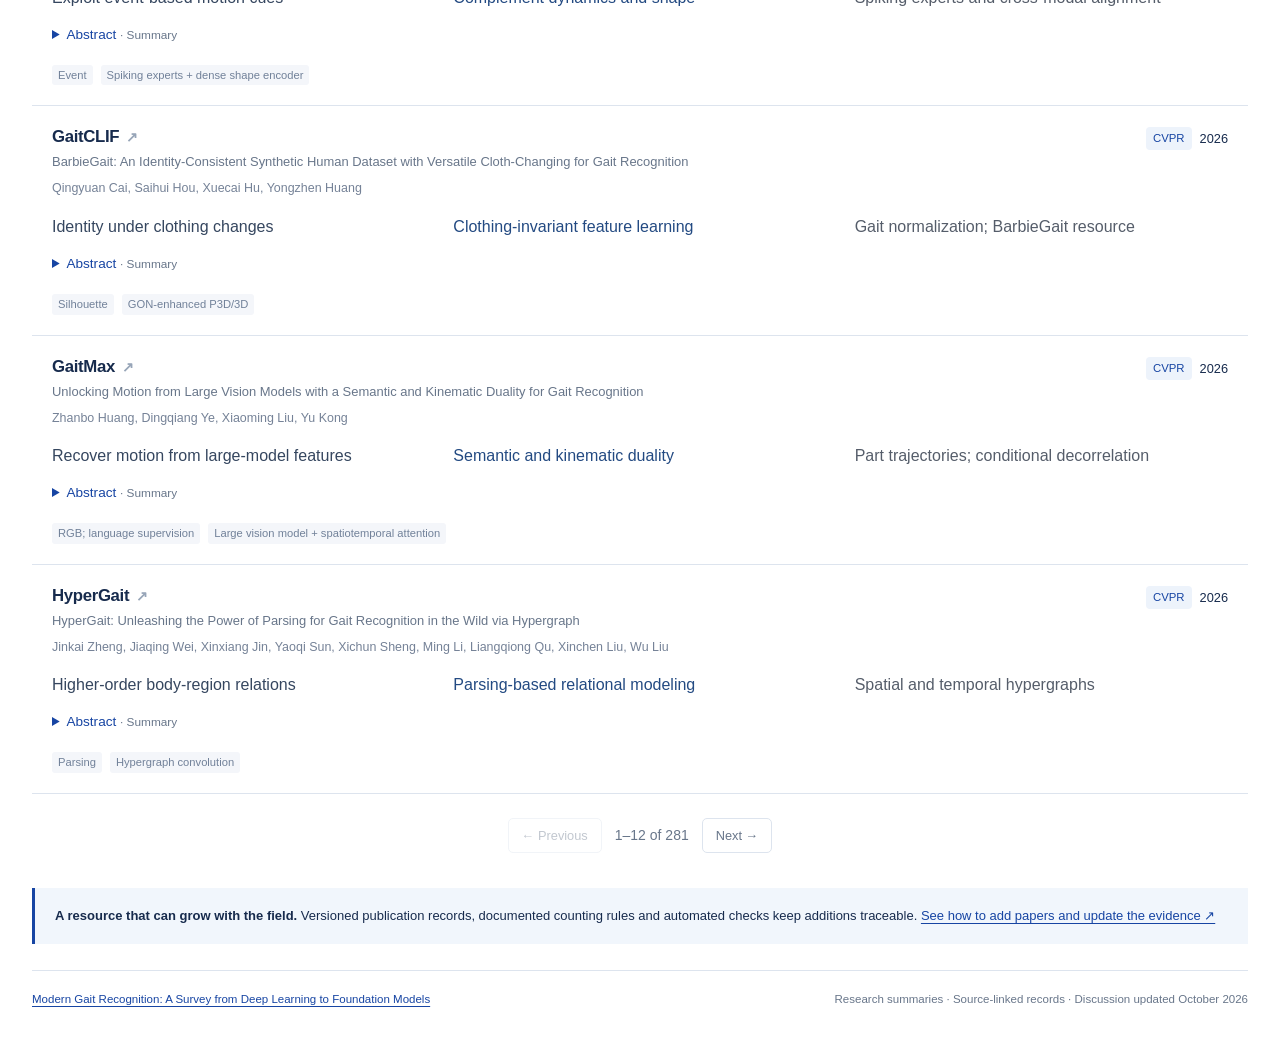
==== commit 3d67a648: "Link ResearchGate survey and add visitor world map" ====
--- a/index.html
+++ b/index.html
@@ -15,9 +15,14 @@
     <a class="brand" href="./" aria-label="Gait Survey home"><img src="./logo.png" alt="Gait Survey 2020–2026" width="195" height="78"></a>
     <span class="masthead-title">MODERN GAIT RECOGNITION <span class="edition">RESEARCH COMPANION</span></span>
     <button class="text-button" id="about-button">About the collection <span aria-hidden="true">↗</span></button>
+    <aside class="visitor-map" id="visitor-map" aria-label="Website visitors around the world" hidden>
+      <p class="visitor-map-label">READERS AROUND THE WORLD</p>
+      <div class="visitor-map-embed" id="visitor-map-embed"></div>
+      <p class="visitor-map-note">Approximate locations · visits since activation</p>
+    </aside>
   </div></header>
   <main class="workspace">
-    <section class="intro" aria-labelledby="page-title"><div><p class="eyebrow">LITERATURE EXPLORER <span>2020—2026 & FOUNDATIONS</span></p><h1 id="page-title">Gait Research Library<span class="title-dot">.</span></h1><p class="dek">What works, where it fails, and what transfers—from deep learning to foundation models.</p></div><div class="collection-count"><strong id="total-count">—</strong><span>catalogue references</span></div></section>
+    <section class="intro" aria-labelledby="page-title"><div><p class="eyebrow">LITERATURE EXPLORER <span>2020—2026 & FOUNDATIONS</span></p><h1 id="page-title">Gait Research Library<span class="title-dot">.</span></h1><p class="dek">What works, where it fails, and what transfers—from deep learning to foundation models.</p><div class="survey-links"><a class="survey-paper-link" href="https://www.researchgate.net/publication/415739002_Modern_Gait_Recognition_A_Survey_from_Deep_Learning_to_Foundation_Models" target="_blank" rel="noopener noreferrer">Read the paper <span>ResearchGate ↗</span></a><a href="https://github.com/ChaoFan996/gait-survey" target="_blank" rel="noopener noreferrer">GitHub ↗</a></div></div><div class="collection-count"><strong id="total-count">—</strong><span>catalogue references</span></div></section>
     <nav class="view-nav" aria-label="Companion sections"><button data-view="library" aria-current="page">Literature <span>01</span></button><button data-view="benchmarks">Benchmarks <span>02</span></button><button data-view="statistics">Statistics <span>03</span></button><button data-view="map">Research map <span>04</span></button><button data-view="codebases">Code &amp; openness <span>05</span></button><button data-view="initiatives">Projects &amp; competitions <span>06</span></button></nav>
     <div class="release-note"><span>160-paper statistical snapshot · 212 modality uses · Tables II–V & Figures 5–6</span><a href="https://github.com/ChaoFan996/gait-survey/blob/main/CONTRIBUTING.md" target="_blank" rel="noopener noreferrer">Data, update guide & version history ↗</a></div>
     <div class="reading-guide" aria-label="Survey reading guide"><span>Read the evidence</span><a href="?view=map#progress">Progress &amp; limits · Table V</a><a href="?view=map&amp;topic=synthetic">Synthetic data</a><a href="?view=map&amp;topic=scaling">Data &amp; model scaling</a><a href="?view=map&amp;topic=agents">Gait recognition for agents</a></div>
@@ -42,11 +47,12 @@
     <section id="view-codebases" hidden aria-labelledby="codebases-title"></section>
     <section id="view-initiatives" hidden aria-labelledby="initiatives-title"></section>
     <div class="update-callout"><strong>A resource that can grow with the field.</strong> Versioned publication records, documented counting rules and automated checks keep additions traceable. <a href="https://github.com/ChaoFan996/gait-survey/blob/main/CONTRIBUTING.md" target="_blank" rel="noopener noreferrer">See how to add papers and update the evidence ↗</a></div>
-    <footer><span>Modern Gait Recognition: A Survey from Deep Learning to Foundation Models</span><span>Research summaries · Source-linked records · Discussion updated October 2026</span></footer>
+    <footer><span><a href="https://www.researchgate.net/publication/415739002_Modern_Gait_Recognition_A_Survey_from_Deep_Learning_to_Foundation_Models" target="_blank" rel="noopener noreferrer">Modern Gait Recognition: A Survey from Deep Learning to Foundation Models</a></span><span>Research summaries · Source-linked records · Discussion updated October 2026</span></footer>
   </main>
   <dialog id="paper-dialog" aria-labelledby="detail-title"><div class="dialog-top"><span class="eyebrow">PAPER DETAILS</span><button class="close-button" data-close="paper-dialog" aria-label="Close paper details">×</button></div><div id="paper-details"></div></dialog>
-  <dialog id="about-dialog" aria-labelledby="about-title"><div class="dialog-top"><span class="eyebrow">ABOUT THIS COLLECTION</span><button class="close-button" data-close="about-dialog" aria-label="Close collection information">×</button></div><h2 id="about-title">A companion to the survey.</h2><p>This library brings together the paper summaries used to organize <em>Modern Gait Recognition: A Survey from Deep Learning to Foundation Models</em>. It focuses on January 2020 to September 2026, alongside foundational and related research. The review connects task-specific deep learning with foundation-model adaptation and gait-specific pretraining, asking which gains hold under which conditions.</p><h3>Reading the summaries</h3><p><strong>Core Motivation</strong> describes the problem being addressed. <strong>Key Idea</strong> captures the proposed insight. <strong>Main Techniques</strong> identifies how the idea is implemented. These concise editorial summaries are not quotations from the papers.</p><p id="about-provenance"></p><p>Expand <strong>Abstract</strong> to read the paper abstract. Entries labeled <strong>Abstract · Summary</strong> contain a concise editorial summary of the linked publication. Original abstracts and editorial summaries are distinguished explicitly.</p><h3>Exploring the companion</h3><p><strong>Benchmarks</strong> connects within- and cross-domain rankings to the experimental records in Tables III–IV. <strong>Statistics</strong> reproduces Table II and Figures 5–6 from one publication list. <strong>Research map</strong> connects papers to the five methodological dimensions and the discussion in Sections V–VI; links carry indexed passages or clearly labeled manuscript summaries. The progress guide follows Table V and separates demonstrated gains from remaining limits; synthetic data and scaling provide cross-cutting reading routes. Healthcare asks which changes should remain visible, while agents bring together long-video understanding and robotics as prospective applications. <strong>Projects &amp; competitions</strong> provides searchable research programs and competition editions with official sources, evaluation settings and downloadable citations. The repository contains a documented, validated workflow for adding papers and releasing new snapshots.</p><h3>Reading the word cloud</h3><p>Each term is counted at most once per matching paper, using the selected summary fields. Common function words and generic writing terms are excluded. The cloud updates with the search, year and venue filters, and includes only the 2020–2025 statistics membership from the specified venues. Its sizes describe this collection, not citation impact or the complete field.</p><p>Conference and journal versions remain separate when their publication records differ. Withdrawn records are marked and excluded from the word cloud. The 2026 collection is still partial and excluded from the frozen statistics. Venue scope: CVPR, ICCV, ECCV, WACV, BMVC, ACCV, IJCB, AAAI, ACM MM; TPAMI, TIFS, TIP, TNNLS, TCSVT, TBIOM, TMM, IJCV, PR. PRL, workshops, NeurIPS and preprints remain outside those statistics; result sources for the benchmark tables are retained separately.</p><div class="about-links"><a href="./papers.json" download="gait-survey-papers.json">Download the catalogue ↓</a></div></dialog>
+  <dialog id="about-dialog" aria-labelledby="about-title"><div class="dialog-top"><span class="eyebrow">ABOUT THIS COLLECTION</span><button class="close-button" data-close="about-dialog" aria-label="Close collection information">×</button></div><h2 id="about-title">A companion to the survey.</h2><p>This library brings together the paper summaries used to organize <a href="https://www.researchgate.net/publication/415739002_Modern_Gait_Recognition_A_Survey_from_Deep_Learning_to_Foundation_Models" target="_blank" rel="noopener noreferrer"><em>Modern Gait Recognition: A Survey from Deep Learning to Foundation Models</em></a>. It focuses on January 2020 to September 2026, alongside foundational and related research. The review connects task-specific deep learning with foundation-model adaptation and gait-specific pretraining, asking which gains hold under which conditions.</p><h3>Reading the summaries</h3><p><strong>Core Motivation</strong> describes the problem being addressed. <strong>Key Idea</strong> captures the proposed insight. <strong>Main Techniques</strong> identifies how the idea is implemented. These concise editorial summaries are not quotations from the papers.</p><p id="about-provenance"></p><p>Expand <strong>Abstract</strong> to read the paper abstract. Entries labeled <strong>Abstract · Summary</strong> contain a concise editorial summary of the linked publication. Original abstracts and editorial summaries are distinguished explicitly.</p><h3>Exploring the companion</h3><p><strong>Benchmarks</strong> connects within- and cross-domain rankings to the experimental records in Tables III–IV. <strong>Statistics</strong> reproduces Table II and Figures 5–6 from one publication list. <strong>Research map</strong> connects papers to the five methodological dimensions and the discussion in Sections V–VI; links carry indexed passages or clearly labeled manuscript summaries. The progress guide follows Table V and separates demonstrated gains from remaining limits; synthetic data and scaling provide cross-cutting reading routes. Healthcare asks which changes should remain visible, while agents bring together long-video understanding and robotics as prospective applications. <strong>Projects &amp; competitions</strong> provides searchable research programs and competition editions with official sources, evaluation settings and downloadable citations. The repository contains a documented, validated workflow for adding papers and releasing new snapshots.</p><h3>Reading the word cloud</h3><p>Each term is counted at most once per matching paper, using the selected summary fields. Common function words and generic writing terms are excluded. The cloud updates with the search, year and venue filters, and includes only the 2020–2025 statistics membership from the specified venues. Its sizes describe this collection, not citation impact or the complete field.</p><p>Conference and journal versions remain separate when their publication records differ. Withdrawn records are marked and excluded from the word cloud. The 2026 collection is still partial and excluded from the frozen statistics. Venue scope: CVPR, ICCV, ECCV, WACV, BMVC, ACCV, IJCB, AAAI, ACM MM; TPAMI, TIFS, TIP, TNNLS, TCSVT, TBIOM, TMM, IJCV, PR. PRL, workshops, NeurIPS and preprints remain outside those statistics; result sources for the benchmark tables are retained separately.</p><div class="about-links"><a href="./papers.json" download="gait-survey-papers.json">Download the catalogue ↓</a></div></dialog>
   <div id="toast" role="status"></div>
+  <script src="./visitor-map.js" defer></script>
   <noscript><p class="no-script">Enable JavaScript to search the catalogue and explore the word cloud. The complete records are also available as <a href="./papers.json">JSON</a>.</p></noscript>
 </body>
 </html>
--- a/styles.css
+++ b/styles.css
@@ -8,3 +8,31 @@
 .status-tag{font-size:.72rem;color:#8b3c17;background:#fff1e8;border-radius:3px;padding:2px 7px}.summary-grid p{font-size:1rem}.venue-tag{max-width:180px;white-space:normal}.panel-heading h2{line-height:1.35}
 
 .paper-authors{color:#758297;font-size:.78rem;line-height:1.55;margin:8px 0 0;overflow-wrap:anywhere}.paper-abstract{margin-top:15px;font-size:.85rem}.paper-abstract summary{color:var(--blue);cursor:pointer;width:fit-content;min-height:28px;display:list-item;list-style-position:inside}.paper-abstract summary span{color:var(--muted);font-size:.74rem}.paper-abstract[open]{background:#f7f9fc;border-left:2px solid #b8cbe9;padding:12px 16px}.paper-abstract p{font-size:.94rem;line-height:1.7;color:#42536c;margin:8px 0}.paper-abstract .abstract-source{font-size:.72rem;color:var(--muted);overflow-wrap:anywhere}.detail-abstract{margin-top:24px}.paper-abstract summary:focus-visible{outline:2px solid var(--orange);outline-offset:3px}
+
+/* Survey publication and compact visitor map. */
+.survey-links{display:flex;align-items:center;flex-wrap:wrap;gap:12px 22px;margin-top:19px;font-size:.8rem}
+.survey-links>a{text-decoration:none;font-weight:600}
+.survey-links>a:hover{text-decoration:underline}
+.survey-paper-link{display:inline-flex;align-items:center;gap:14px;border:1px solid #cbd8ed;border-radius:6px;background:#f5f8fe;padding:9px 13px}
+.survey-paper-link span{font-size:.72rem;font-weight:450;color:var(--muted)}
+.masthead-inner.has-visitor-map{height:auto;min-height:148px;padding-top:10px;padding-bottom:10px;position:relative}
+.has-visitor-map>.text-button{position:absolute;right:272px;bottom:18px;font-size:.72rem}
+.visitor-map{flex:0 0 208px;margin-left:auto;text-align:center}
+.visitor-map[hidden]{display:none}
+.visitor-map-label{font-size:.56rem;letter-spacing:.12em;font-weight:650;color:var(--muted);margin:0 0 3px}
+.visitor-map-embed{width:100%;min-height:108px}
+.visitor-map-note{font-size:.55rem;color:var(--muted);margin:2px 0 0;line-height:1.35}
+.visitor-map #mapmyvisitors-widget{min-height:0!important}
+.visitor-map .mapmyvisitors-date{display:none}
+@media(max-width:700px){
+  .masthead-inner.has-visitor-map{gap:12px;min-height:137px;padding-top:9px;padding-bottom:18px}
+  .visitor-map{flex-basis:155px}
+  .visitor-map-embed{min-height:82px}
+  .visitor-map-label{font-size:.5rem;letter-spacing:.06em}
+  .visitor-map-note{font-size:.5rem}
+  .has-visitor-map>.text-button{left:20px;right:auto;bottom:6px;font-size:.65rem;padding:0}
+  .has-visitor-map>.text-button span{margin-left:5px}
+  .survey-links{gap:12px 18px;margin-top:16px}
+  .survey-paper-link{gap:9px;padding:8px 10px}
+}
+@media(max-width:360px){.visitor-map{flex-basis:140px}.has-visitor-map .brand img{width:112px}.visitor-map-embed{min-height:75px}}
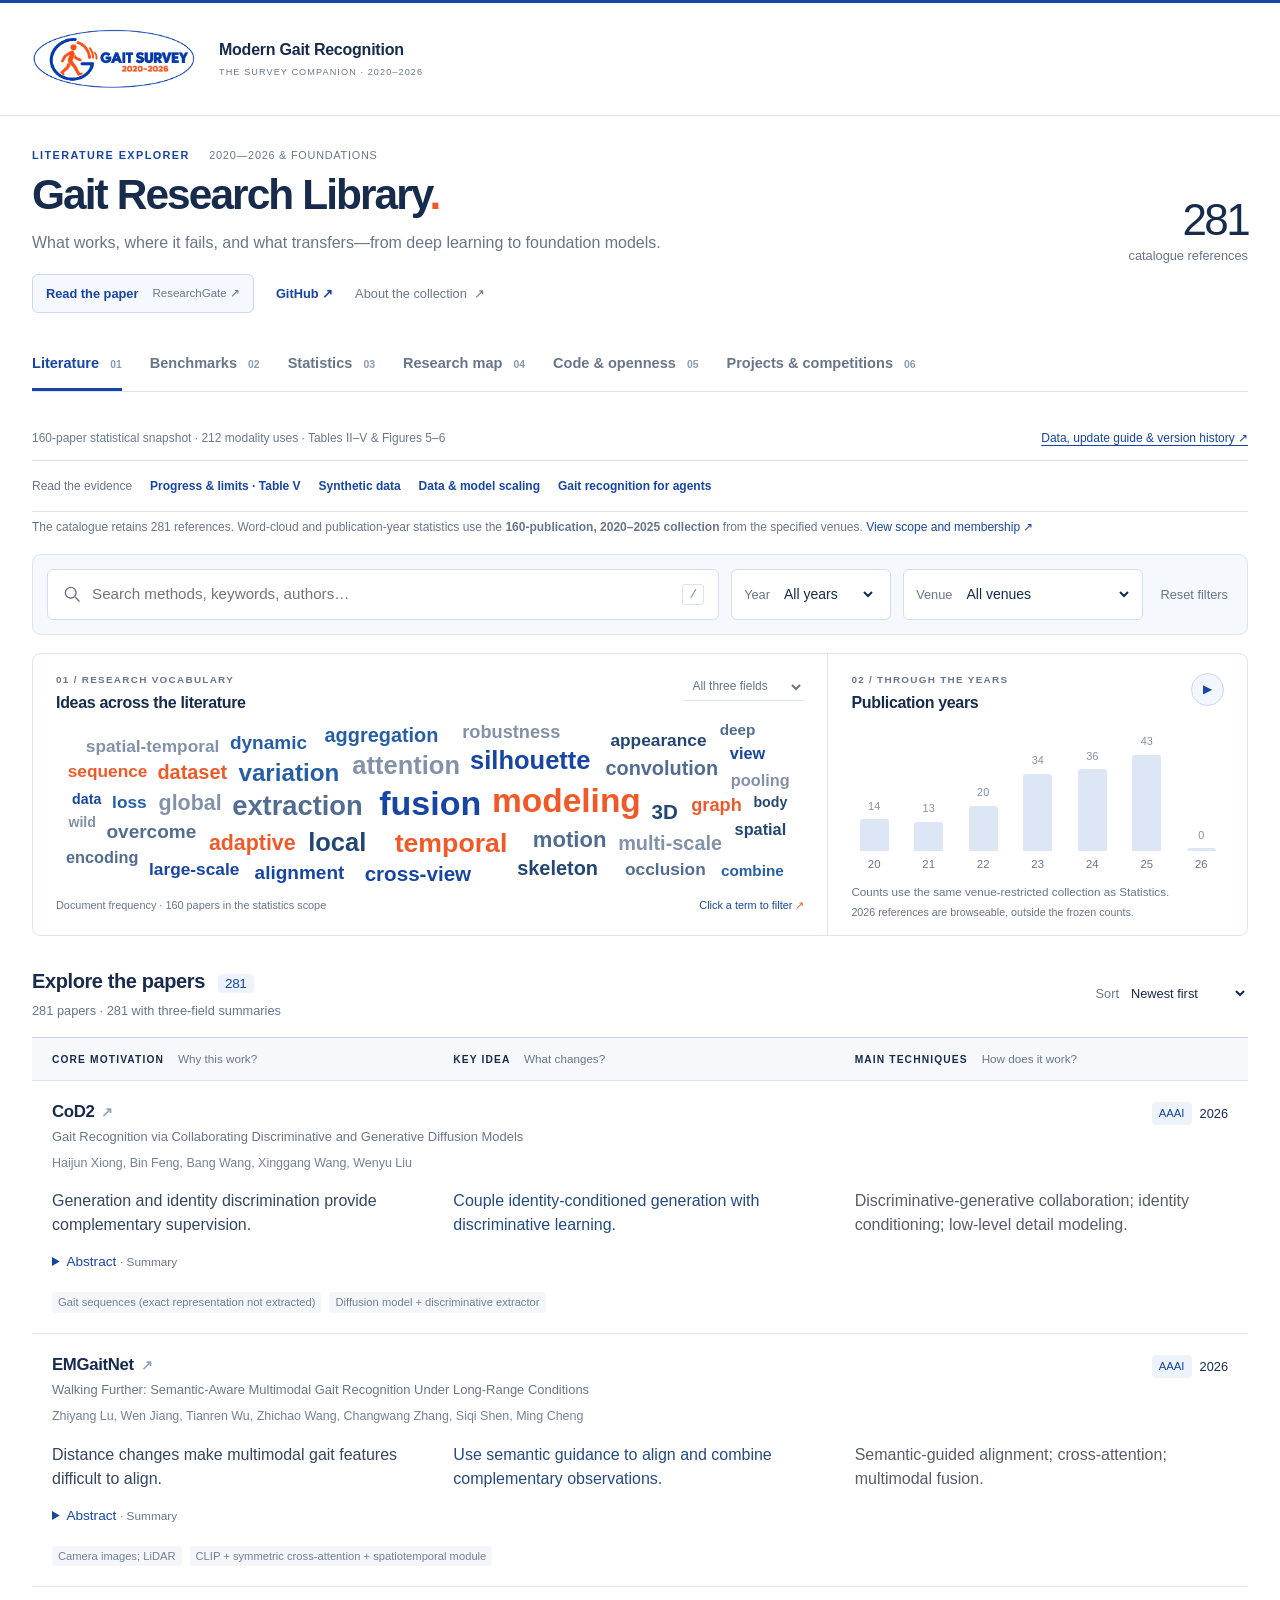
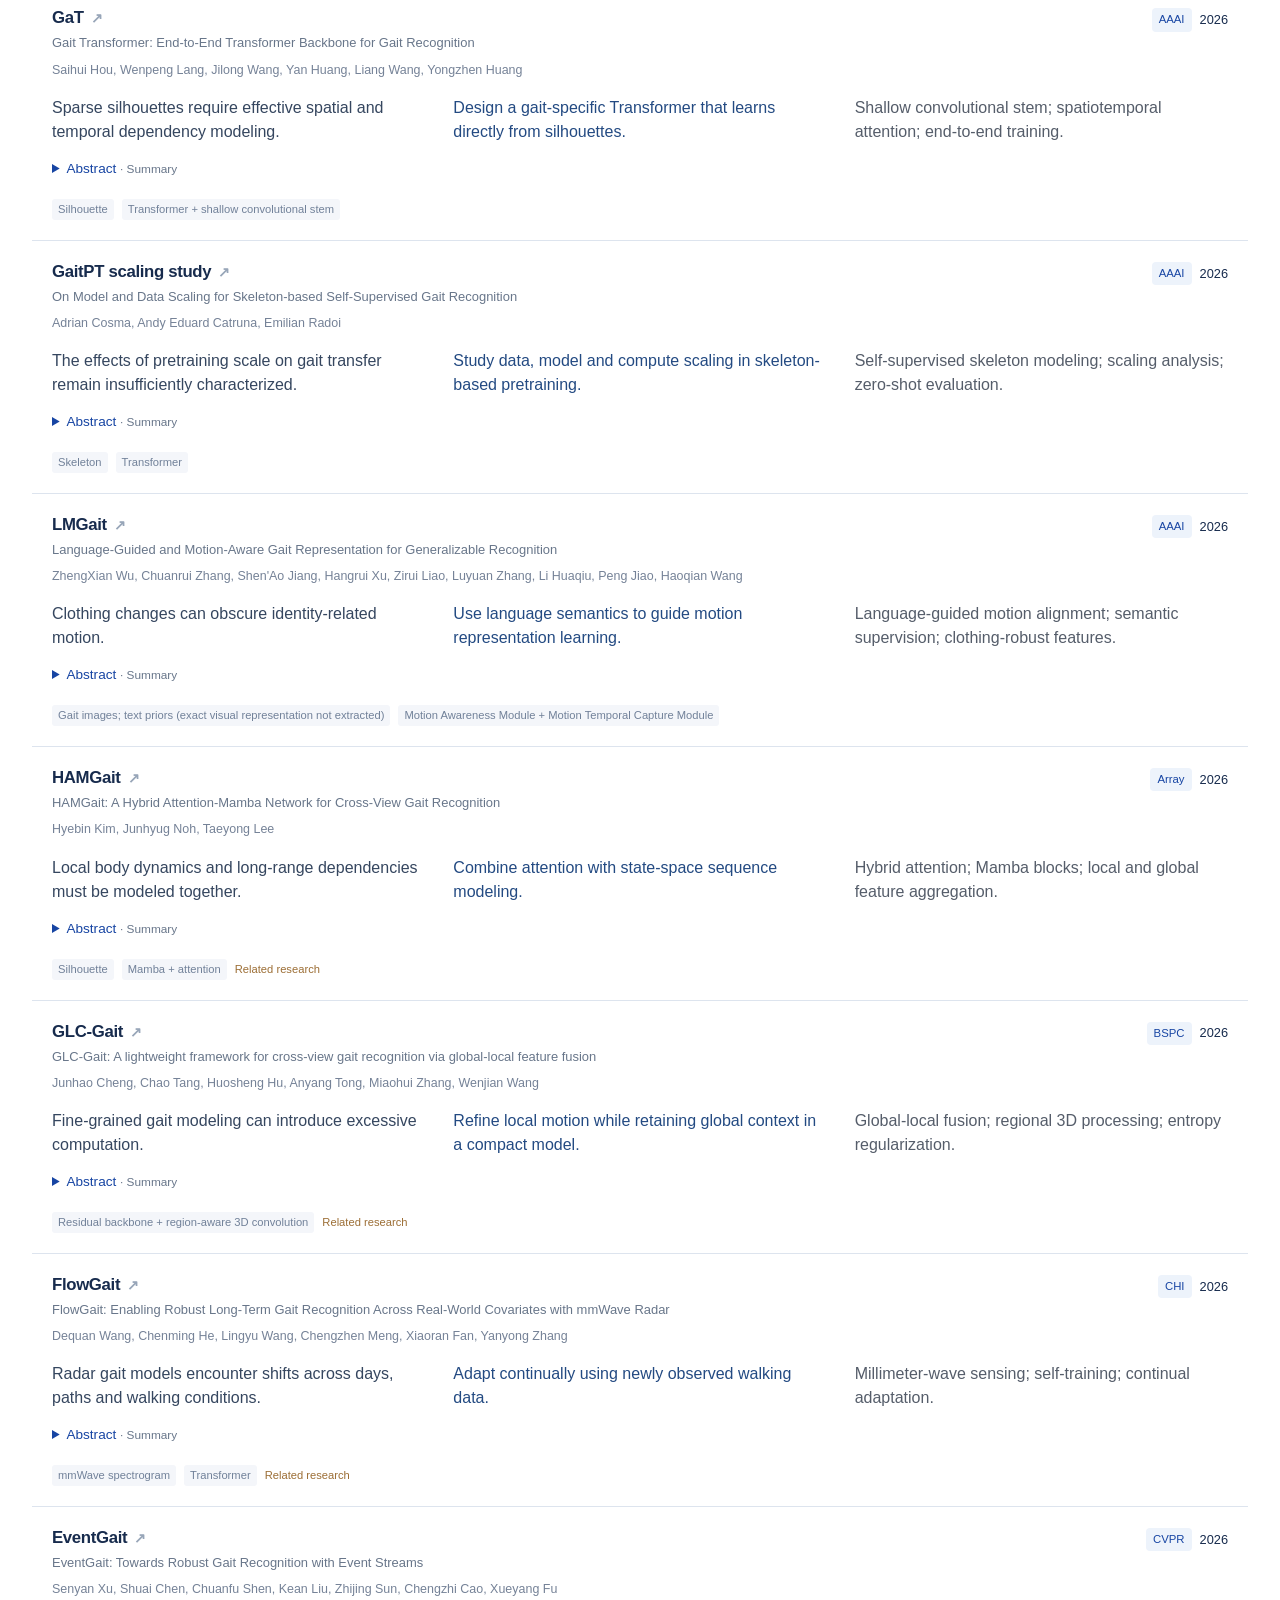
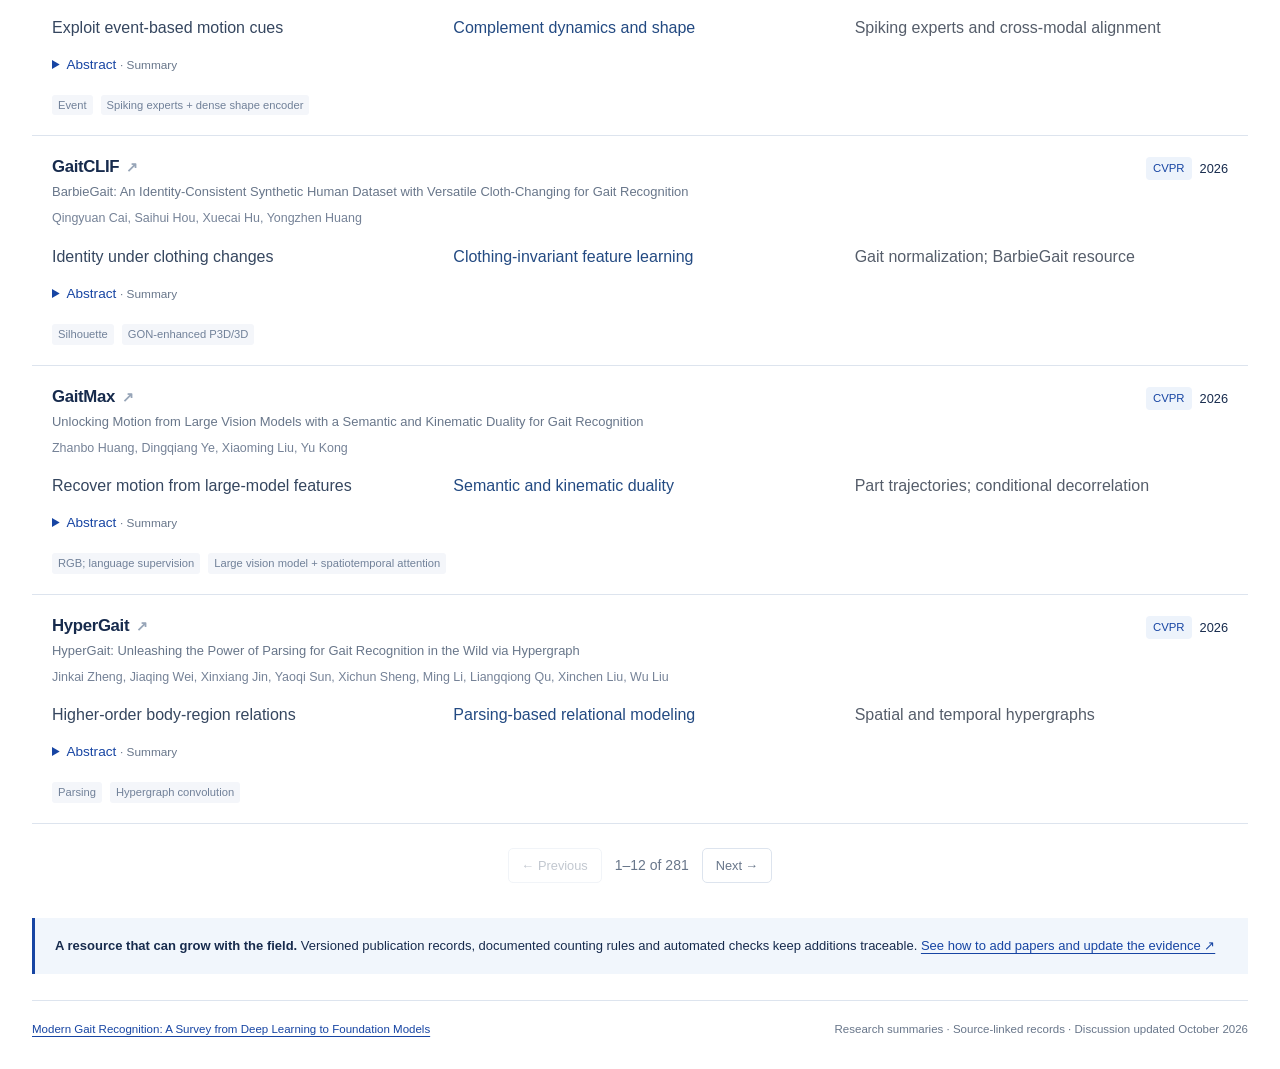
==== commit 409c9b34: "Refine masthead alignment and compact visitor map layout" ====
--- a/index.html
+++ b/index.html
@@ -6,23 +6,24 @@
   <meta name="description" content="Modern gait recognition since 2020: explore what works, where it fails and what transfers, from deep learning to foundation models, synthetic data and scaling.">
   <meta name="theme-color" content="#1745a3">
   <link rel="icon" href="data:image/svg+xml,%3Csvg xmlns='http://www.w3.org/2000/svg' viewBox='0 0 40 40'%3E%3Crect width='40' height='40' rx='9' fill='%231745a3'/%3E%3Cpath d='M29 12a12 12 0 1 0 2 15V21H21' fill='none' stroke='white' stroke-width='4'/%3E%3Ccircle cx='29' cy='10' r='4' fill='%23f05a28'/%3E%3C/svg%3E">
-  <link rel="stylesheet" href="./styles.css"><link rel="stylesheet" href="./companion.css"><link rel="stylesheet" href="./research-map.css"><link rel="stylesheet" href="./codebases.css"><link rel="stylesheet" href="./initiatives.css">
+  <link rel="stylesheet" href="./styles.css?v=header-20261017"><link rel="stylesheet" href="./companion.css"><link rel="stylesheet" href="./research-map.css"><link rel="stylesheet" href="./codebases.css"><link rel="stylesheet" href="./initiatives.css">
   <script src="./papers.js" defer></script><script src="./companion-data.js" defer></script><script src="./research-map-data.js" defer></script><script src="./survey-guide-data.js" defer></script><script src="./codebases-data.js" defer></script><script src="./initiatives-data.js" defer></script><script src="./app.js" defer></script><script src="./companion.js" defer></script><script src="./research-map.js" defer></script><script src="./codebases.js" defer></script><script src="./initiatives.js" defer></script>
 </head>
 <body>
   <a class="skip" href="#results">Skip to papers</a>
   <header class="masthead"><div class="masthead-inner">
-    <a class="brand" href="./" aria-label="Gait Survey home"><img src="./logo.png" alt="Gait Survey 2020–2026" width="195" height="78"></a>
-    <span class="masthead-title">MODERN GAIT RECOGNITION <span class="edition">RESEARCH COMPANION</span></span>
-    <button class="text-button" id="about-button">About the collection <span aria-hidden="true">↗</span></button>
-    <aside class="visitor-map" id="visitor-map" aria-label="Website visitors around the world" hidden>
-      <p class="visitor-map-label">READERS AROUND THE WORLD</p>
+    <div class="masthead-brand">
+      <a class="brand" href="./" aria-label="Gait Survey home"><img src="./logo.png" alt="Gait Survey 2020–2026" width="195" height="78"></a>
+      <span class="masthead-title">Modern Gait Recognition<span class="edition">THE SURVEY COMPANION · 2020–2026</span></span>
+    </div>
+    <aside class="visitor-map" id="visitor-map" aria-label="Website visitors around the world" aria-describedby="visitor-map-note" hidden>
+      <p class="visitor-map-label">WORLDWIDE VISITS</p>
       <div class="visitor-map-embed" id="visitor-map-embed"></div>
-      <p class="visitor-map-note">Approximate locations · visits since activation</p>
+      <p class="sr-only" id="visitor-map-note">Hover over a visit marker to see its region and count. Locations are approximate; click the map for details.</p>
     </aside>
   </div></header>
   <main class="workspace">
-    <section class="intro" aria-labelledby="page-title"><div><p class="eyebrow">LITERATURE EXPLORER <span>2020—2026 & FOUNDATIONS</span></p><h1 id="page-title">Gait Research Library<span class="title-dot">.</span></h1><p class="dek">What works, where it fails, and what transfers—from deep learning to foundation models.</p><div class="survey-links"><a class="survey-paper-link" href="https://www.researchgate.net/publication/415739002_Modern_Gait_Recognition_A_Survey_from_Deep_Learning_to_Foundation_Models" target="_blank" rel="noopener noreferrer">Read the paper <span>ResearchGate ↗</span></a><a href="https://github.com/ChaoFan996/gait-survey" target="_blank" rel="noopener noreferrer">GitHub ↗</a></div></div><div class="collection-count"><strong id="total-count">—</strong><span>catalogue references</span></div></section>
+    <section class="intro" aria-labelledby="page-title"><div><p class="eyebrow">LITERATURE EXPLORER <span>2020—2026 & FOUNDATIONS</span></p><h1 id="page-title">Gait Research Library<span class="title-dot">.</span></h1><p class="dek">What works, where it fails, and what transfers—from deep learning to foundation models.</p><div class="survey-links"><a class="survey-paper-link" href="https://www.researchgate.net/publication/415739002_Modern_Gait_Recognition_A_Survey_from_Deep_Learning_to_Foundation_Models" target="_blank" rel="noopener noreferrer">Read the paper <span>ResearchGate ↗</span></a><a href="https://github.com/ChaoFan996/gait-survey" target="_blank" rel="noopener noreferrer">GitHub ↗</a><button class="text-button" id="about-button">About the collection <span aria-hidden="true">↗</span></button></div></div><div class="collection-count"><strong id="total-count">—</strong><span>catalogue references</span></div></section>
     <nav class="view-nav" aria-label="Companion sections"><button data-view="library" aria-current="page">Literature <span>01</span></button><button data-view="benchmarks">Benchmarks <span>02</span></button><button data-view="statistics">Statistics <span>03</span></button><button data-view="map">Research map <span>04</span></button><button data-view="codebases">Code &amp; openness <span>05</span></button><button data-view="initiatives">Projects &amp; competitions <span>06</span></button></nav>
     <div class="release-note"><span>160-paper statistical snapshot · 212 modality uses · Tables II–V & Figures 5–6</span><a href="https://github.com/ChaoFan996/gait-survey/blob/main/CONTRIBUTING.md" target="_blank" rel="noopener noreferrer">Data, update guide & version history ↗</a></div>
     <div class="reading-guide" aria-label="Survey reading guide"><span>Read the evidence</span><a href="?view=map#progress">Progress &amp; limits · Table V</a><a href="?view=map&amp;topic=synthetic">Synthetic data</a><a href="?view=map&amp;topic=scaling">Data &amp; model scaling</a><a href="?view=map&amp;topic=agents">Gait recognition for agents</a></div>
--- a/styles.css
+++ b/styles.css
@@ -15,24 +15,48 @@
 .survey-links>a:hover{text-decoration:underline}
 .survey-paper-link{display:inline-flex;align-items:center;gap:14px;border:1px solid #cbd8ed;border-radius:6px;background:#f5f8fe;padding:9px 13px}
 .survey-paper-link span{font-size:.72rem;font-weight:450;color:var(--muted)}
-.masthead-inner.has-visitor-map{height:auto;min-height:148px;padding-top:10px;padding-bottom:10px;position:relative}
-.has-visitor-map>.text-button{position:absolute;right:272px;bottom:18px;font-size:.72rem}
-.visitor-map{flex:0 0 208px;margin-left:auto;text-align:center}
+/* Keep branding and visitor statistics as two aligned groups. */
+.masthead-inner,.masthead-inner.has-visitor-map{height:auto;min-height:112px;gap:28px;padding-top:14px;padding-bottom:14px}
+.masthead-brand{display:flex;align-items:center;gap:23px;min-width:0}
+.masthead-brand .brand{flex-shrink:0}
+.masthead-brand .brand img{width:164px;height:auto}
+.masthead-brand .masthead-title{font-size:1rem;font-weight:650;letter-spacing:-.015em;line-height:1.45}
+.masthead-brand .edition{margin-top:5px;font-size:.57rem;letter-spacing:.12em;font-weight:500}
+.survey-links>.text-button{position:static;margin:0;padding:0;font-size:.8rem;font-weight:500;white-space:nowrap}
+.survey-links>.text-button span{margin-left:4px;color:inherit}
+.survey-links>.text-button:hover{color:var(--blue)}
+.visitor-map{flex:0 0 278px;margin-left:auto;padding-left:22px;border-left:1px solid var(--line);text-align:left}
 .visitor-map[hidden]{display:none}
 .visitor-map-label{font-size:.56rem;letter-spacing:.12em;font-weight:650;color:var(--muted);margin:0 0 3px}
-.visitor-map-embed{width:100%;min-height:108px}
-.visitor-map-note{font-size:.55rem;color:var(--muted);margin:2px 0 0;line-height:1.35}
-.visitor-map #mapmyvisitors-widget{min-height:0!important}
-.visitor-map .mapmyvisitors-date{display:none}
+.visitor-map-embed{width:100%;min-height:74px}
+.visitor-map #mapmyvisitors-widget{min-height:0!important;max-width:100%;margin:0!important}
+.visitor-map #mapmyvisitors-widget>.mapmyvisitors-map-container{display:grid;grid-template-columns:150px minmax(0,1fr);grid-template-rows:1fr 1fr;column-gap:12px;align-items:center}
+.visitor-map .mapmyvisitors-map{grid-column:1;grid-row:1/3;width:100%!important;height:auto!important;aspect-ratio:2.04;background-size:100% 100%}
+.visitor-map #mapmyvisitors-widget .mapmyvisitors-visitors{grid-column:2;grid-row:1;align-self:end;text-align:left;font-size:12px!important;font-weight:600;line-height:1.4;color:var(--ink)}
+.visitor-map #mapmyvisitors-widget .mapmyvisitors-date{grid-column:2;grid-row:2;align-self:start;text-align:left;font-size:8px!important;line-height:1.5;margin-top:4px;color:var(--muted)}
+@media(max-width:800px){
+  .masthead-brand{gap:16px}
+  .masthead-brand .masthead-title{font-size:.9rem}
+  .masthead-brand .brand img{width:142px}
+  .visitor-map{flex-basis:230px;padding-left:16px}
+  .visitor-map #mapmyvisitors-widget>.mapmyvisitors-map-container{grid-template-columns:126px minmax(0,1fr);column-gap:8px}
+  .visitor-map-embed{min-height:62px}
+}
 @media(max-width:700px){
-  .masthead-inner.has-visitor-map{gap:12px;min-height:137px;padding-top:9px;padding-bottom:18px}
-  .visitor-map{flex-basis:155px}
-  .visitor-map-embed{min-height:82px}
-  .visitor-map-label{font-size:.5rem;letter-spacing:.06em}
-  .visitor-map-note{font-size:.5rem}
-  .has-visitor-map>.text-button{left:20px;right:auto;bottom:6px;font-size:.65rem;padding:0}
-  .has-visitor-map>.text-button span{margin-left:5px}
+  .masthead-inner,.masthead-inner.has-visitor-map{gap:16px;min-height:112px;padding-top:12px;padding-bottom:12px}
+  .masthead-brand .brand img{width:140px}
+  .visitor-map{flex-basis:144px;padding-left:0;border-left:0}
+  .visitor-map-label{font-size:.49rem;letter-spacing:.1em;text-align:center;margin-bottom:4px}
+  .visitor-map #mapmyvisitors-widget>.mapmyvisitors-map-container{grid-template-columns:1fr;grid-template-rows:auto auto auto;row-gap:0}
+  .visitor-map .mapmyvisitors-map{grid-column:1;grid-row:1}
+  .visitor-map #mapmyvisitors-widget .mapmyvisitors-visitors{grid-column:1;grid-row:2;text-align:center;font-size:9px!important;line-height:1.3;margin-top:3px}
+  .visitor-map #mapmyvisitors-widget .mapmyvisitors-date{grid-column:1;grid-row:3;text-align:center;font-size:7px!important;margin-top:1px}
+  .visitor-map-embed{min-height:96px}
   .survey-links{gap:12px 18px;margin-top:16px}
   .survey-paper-link{gap:9px;padding:8px 10px}
 }
-@media(max-width:360px){.visitor-map{flex-basis:140px}.has-visitor-map .brand img{width:112px}.visitor-map-embed{min-height:75px}}
+@media(max-width:360px){
+  .masthead-brand .brand img{width:126px}
+  .visitor-map{flex-basis:128px}
+  .visitor-map-embed{min-height:88px}
+}
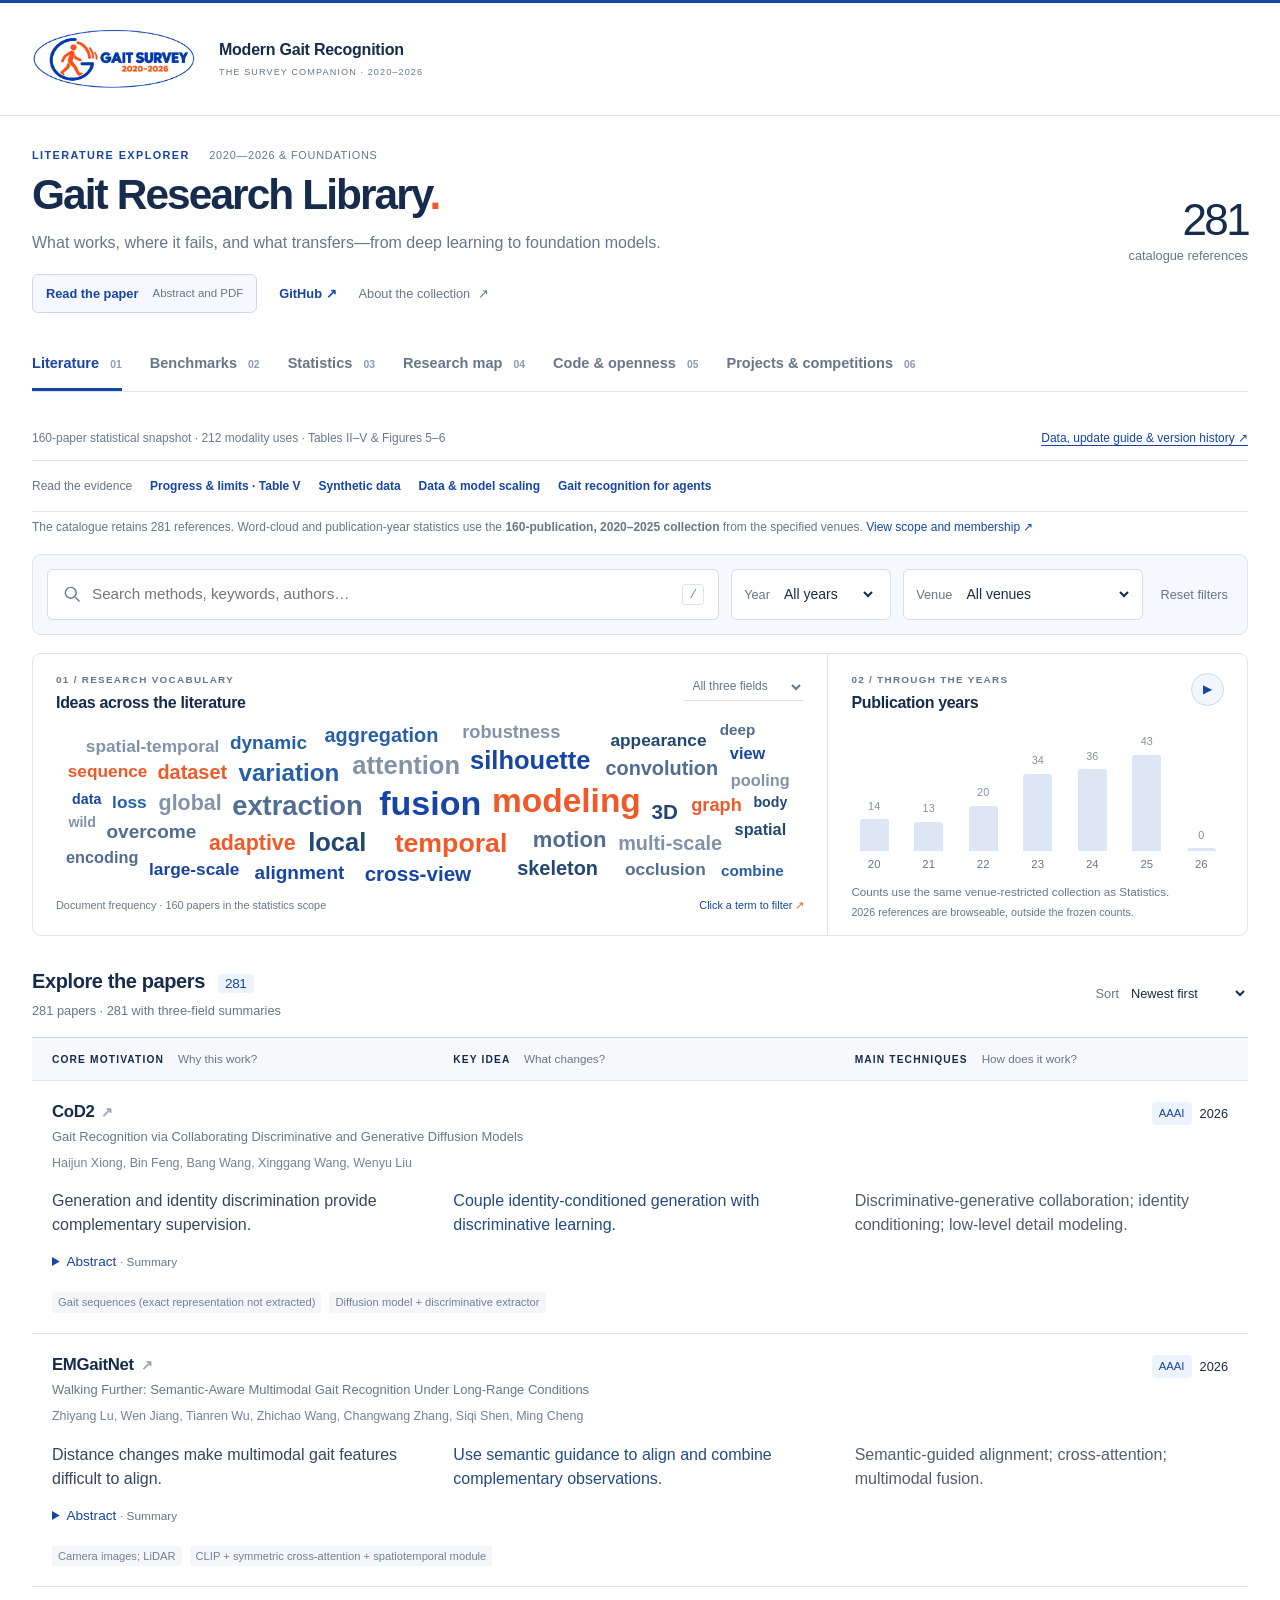
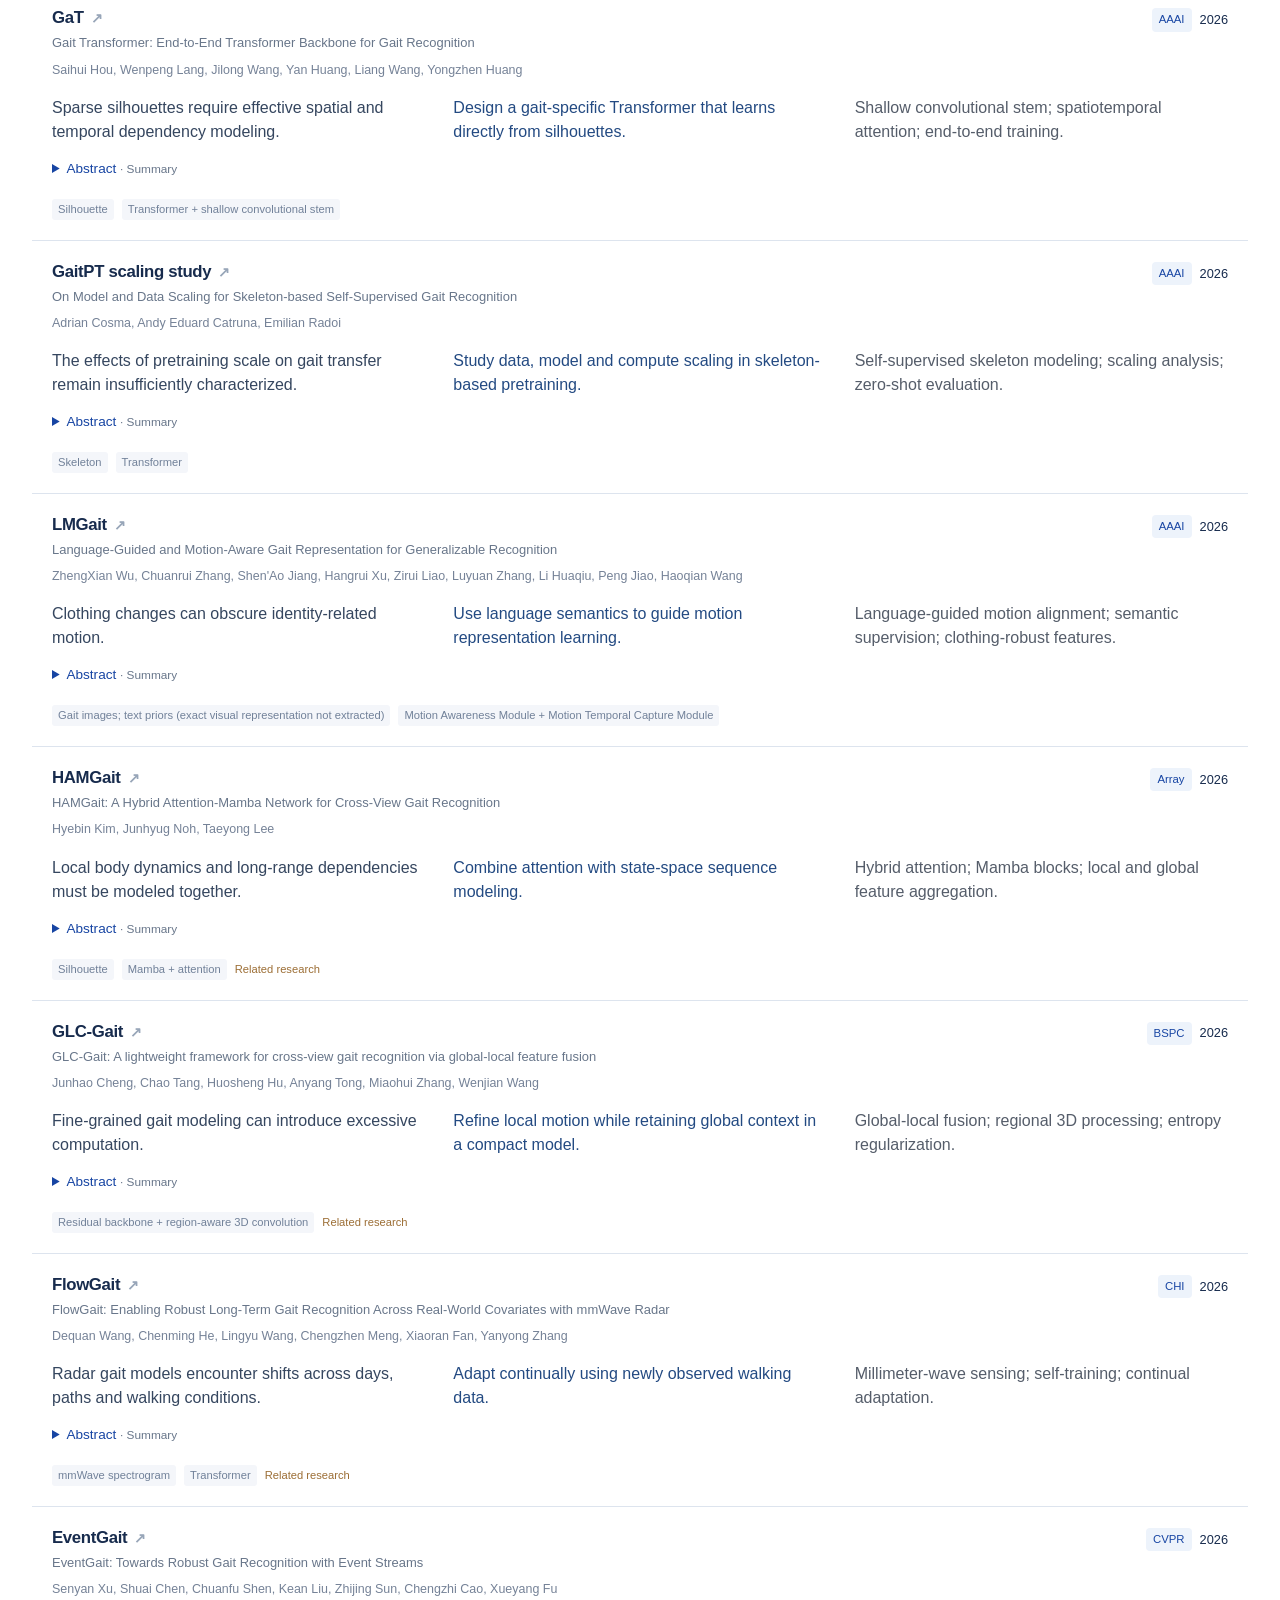
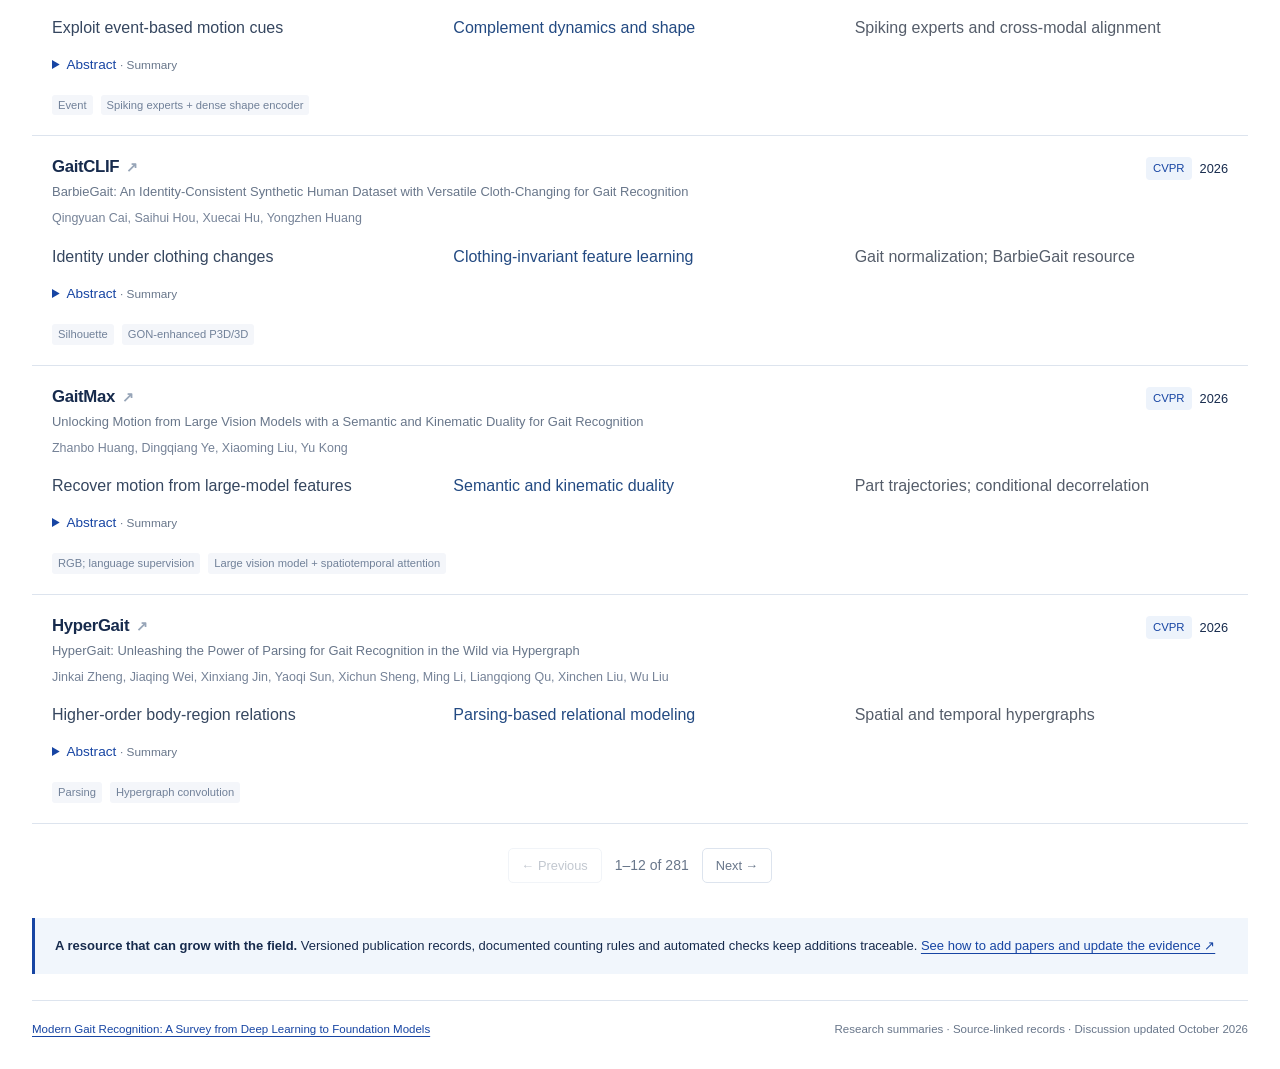
==== commit ba9d77f6: "Link to the gait survey paper page" ====
--- a/index.html
+++ b/index.html
@@ -23,7 +23,7 @@
     </aside>
   </div></header>
   <main class="workspace">
-    <section class="intro" aria-labelledby="page-title"><div><p class="eyebrow">LITERATURE EXPLORER <span>2020—2026 & FOUNDATIONS</span></p><h1 id="page-title">Gait Research Library<span class="title-dot">.</span></h1><p class="dek">What works, where it fails, and what transfers—from deep learning to foundation models.</p><div class="survey-links"><a class="survey-paper-link" href="https://www.researchgate.net/publication/415739002_Modern_Gait_Recognition_A_Survey_from_Deep_Learning_to_Foundation_Models" target="_blank" rel="noopener noreferrer">Read the paper <span>ResearchGate ↗</span></a><a href="https://github.com/ChaoFan996/gait-survey" target="_blank" rel="noopener noreferrer">GitHub ↗</a><button class="text-button" id="about-button">About the collection <span aria-hidden="true">↗</span></button></div></div><div class="collection-count"><strong id="total-count">—</strong><span>catalogue references</span></div></section>
+    <section class="intro" aria-labelledby="page-title"><div><p class="eyebrow">LITERATURE EXPLORER <span>2020—2026 & FOUNDATIONS</span></p><h1 id="page-title">Gait Research Library<span class="title-dot">.</span></h1><p class="dek">What works, where it fails, and what transfers—from deep learning to foundation models.</p><div class="survey-links"><a class="survey-paper-link" href="./paper/">Read the paper <span>Abstract and PDF</span></a><a href="https://github.com/ChaoFan996/gait-survey" target="_blank" rel="noopener noreferrer">GitHub ↗</a><button class="text-button" id="about-button">About the collection <span aria-hidden="true">↗</span></button></div></div><div class="collection-count"><strong id="total-count">—</strong><span>catalogue references</span></div></section>
     <nav class="view-nav" aria-label="Companion sections"><button data-view="library" aria-current="page">Literature <span>01</span></button><button data-view="benchmarks">Benchmarks <span>02</span></button><button data-view="statistics">Statistics <span>03</span></button><button data-view="map">Research map <span>04</span></button><button data-view="codebases">Code &amp; openness <span>05</span></button><button data-view="initiatives">Projects &amp; competitions <span>06</span></button></nav>
     <div class="release-note"><span>160-paper statistical snapshot · 212 modality uses · Tables II–V & Figures 5–6</span><a href="https://github.com/ChaoFan996/gait-survey/blob/main/CONTRIBUTING.md" target="_blank" rel="noopener noreferrer">Data, update guide & version history ↗</a></div>
     <div class="reading-guide" aria-label="Survey reading guide"><span>Read the evidence</span><a href="?view=map#progress">Progress &amp; limits · Table V</a><a href="?view=map&amp;topic=synthetic">Synthetic data</a><a href="?view=map&amp;topic=scaling">Data &amp; model scaling</a><a href="?view=map&amp;topic=agents">Gait recognition for agents</a></div>
@@ -51,7 +51,7 @@
     <footer><span><a href="https://www.researchgate.net/publication/415739002_Modern_Gait_Recognition_A_Survey_from_Deep_Learning_to_Foundation_Models" target="_blank" rel="noopener noreferrer">Modern Gait Recognition: A Survey from Deep Learning to Foundation Models</a></span><span>Research summaries · Source-linked records · Discussion updated October 2026</span></footer>
   </main>
   <dialog id="paper-dialog" aria-labelledby="detail-title"><div class="dialog-top"><span class="eyebrow">PAPER DETAILS</span><button class="close-button" data-close="paper-dialog" aria-label="Close paper details">×</button></div><div id="paper-details"></div></dialog>
-  <dialog id="about-dialog" aria-labelledby="about-title"><div class="dialog-top"><span class="eyebrow">ABOUT THIS COLLECTION</span><button class="close-button" data-close="about-dialog" aria-label="Close collection information">×</button></div><h2 id="about-title">A companion to the survey.</h2><p>This library brings together the paper summaries used to organize <a href="https://www.researchgate.net/publication/415739002_Modern_Gait_Recognition_A_Survey_from_Deep_Learning_to_Foundation_Models" target="_blank" rel="noopener noreferrer"><em>Modern Gait Recognition: A Survey from Deep Learning to Foundation Models</em></a>. It focuses on January 2020 to September 2026, alongside foundational and related research. The review connects task-specific deep learning with foundation-model adaptation and gait-specific pretraining, asking which gains hold under which conditions.</p><h3>Reading the summaries</h3><p><strong>Core Motivation</strong> describes the problem being addressed. <strong>Key Idea</strong> captures the proposed insight. <strong>Main Techniques</strong> identifies how the idea is implemented. These concise editorial summaries are not quotations from the papers.</p><p id="about-provenance"></p><p>Expand <strong>Abstract</strong> to read the paper abstract. Entries labeled <strong>Abstract · Summary</strong> contain a concise editorial summary of the linked publication. Original abstracts and editorial summaries are distinguished explicitly.</p><h3>Exploring the companion</h3><p><strong>Benchmarks</strong> connects within- and cross-domain rankings to the experimental records in Tables III–IV. <strong>Statistics</strong> reproduces Table II and Figures 5–6 from one publication list. <strong>Research map</strong> connects papers to the five methodological dimensions and the discussion in Sections V–VI; links carry indexed passages or clearly labeled manuscript summaries. The progress guide follows Table V and separates demonstrated gains from remaining limits; synthetic data and scaling provide cross-cutting reading routes. Healthcare asks which changes should remain visible, while agents bring together long-video understanding and robotics as prospective applications. <strong>Projects &amp; competitions</strong> provides searchable research programs and competition editions with official sources, evaluation settings and downloadable citations. The repository contains a documented, validated workflow for adding papers and releasing new snapshots.</p><h3>Reading the word cloud</h3><p>Each term is counted at most once per matching paper, using the selected summary fields. Common function words and generic writing terms are excluded. The cloud updates with the search, year and venue filters, and includes only the 2020–2025 statistics membership from the specified venues. Its sizes describe this collection, not citation impact or the complete field.</p><p>Conference and journal versions remain separate when their publication records differ. Withdrawn records are marked and excluded from the word cloud. The 2026 collection is still partial and excluded from the frozen statistics. Venue scope: CVPR, ICCV, ECCV, WACV, BMVC, ACCV, IJCB, AAAI, ACM MM; TPAMI, TIFS, TIP, TNNLS, TCSVT, TBIOM, TMM, IJCV, PR. PRL, workshops, NeurIPS and preprints remain outside those statistics; result sources for the benchmark tables are retained separately.</p><div class="about-links"><a href="./papers.json" download="gait-survey-papers.json">Download the catalogue ↓</a></div></dialog>
+  <dialog id="about-dialog" aria-labelledby="about-title"><div class="dialog-top"><span class="eyebrow">ABOUT THIS COLLECTION</span><button class="close-button" data-close="about-dialog" aria-label="Close collection information">×</button></div><h2 id="about-title">A companion to the survey.</h2><p>This library brings together the paper summaries used to organize <a href="./paper/"><em>Modern Gait Recognition: A Survey from Deep Learning to Foundation Models</em></a>. It focuses on January 2020 to September 2026, alongside foundational and related research. The review connects task-specific deep learning with foundation-model adaptation and gait-specific pretraining, asking which gains hold under which conditions.</p><h3>Reading the summaries</h3><p><strong>Core Motivation</strong> describes the problem being addressed. <strong>Key Idea</strong> captures the proposed insight. <strong>Main Techniques</strong> identifies how the idea is implemented. These concise editorial summaries are not quotations from the papers.</p><p id="about-provenance"></p><p>Expand <strong>Abstract</strong> to read the paper abstract. Entries labeled <strong>Abstract · Summary</strong> contain a concise editorial summary of the linked publication. Original abstracts and editorial summaries are distinguished explicitly.</p><h3>Exploring the companion</h3><p><strong>Benchmarks</strong> connects within- and cross-domain rankings to the experimental records in Tables III–IV. <strong>Statistics</strong> reproduces Table II and Figures 5–6 from one publication list. <strong>Research map</strong> connects papers to the five methodological dimensions and the discussion in Sections V–VI; links carry indexed passages or clearly labeled manuscript summaries. The progress guide follows Table V and separates demonstrated gains from remaining limits; synthetic data and scaling provide cross-cutting reading routes. Healthcare asks which changes should remain visible, while agents bring together long-video understanding and robotics as prospective applications. <strong>Projects &amp; competitions</strong> provides searchable research programs and competition editions with official sources, evaluation settings and downloadable citations. The repository contains a documented, validated workflow for adding papers and releasing new snapshots.</p><h3>Reading the word cloud</h3><p>Each term is counted at most once per matching paper, using the selected summary fields. Common function words and generic writing terms are excluded. The cloud updates with the search, year and venue filters, and includes only the 2020–2025 statistics membership from the specified venues. Its sizes describe this collection, not citation impact or the complete field.</p><p>Conference and journal versions remain separate when their publication records differ. Withdrawn records are marked and excluded from the word cloud. The 2026 collection is still partial and excluded from the frozen statistics. Venue scope: CVPR, ICCV, ECCV, WACV, BMVC, ACCV, IJCB, AAAI, ACM MM; TPAMI, TIFS, TIP, TNNLS, TCSVT, TBIOM, TMM, IJCV, PR. PRL, workshops, NeurIPS and preprints remain outside those statistics; result sources for the benchmark tables are retained separately.</p><div class="about-links"><a href="./papers.json" download="gait-survey-papers.json">Download the catalogue ↓</a></div></dialog>
   <div id="toast" role="status"></div>
   <script src="./visitor-map.js" defer></script>
   <noscript><p class="no-script">Enable JavaScript to search the catalogue and explore the word cloud. The complete records are also available as <a href="./papers.json">JSON</a>.</p></noscript>
